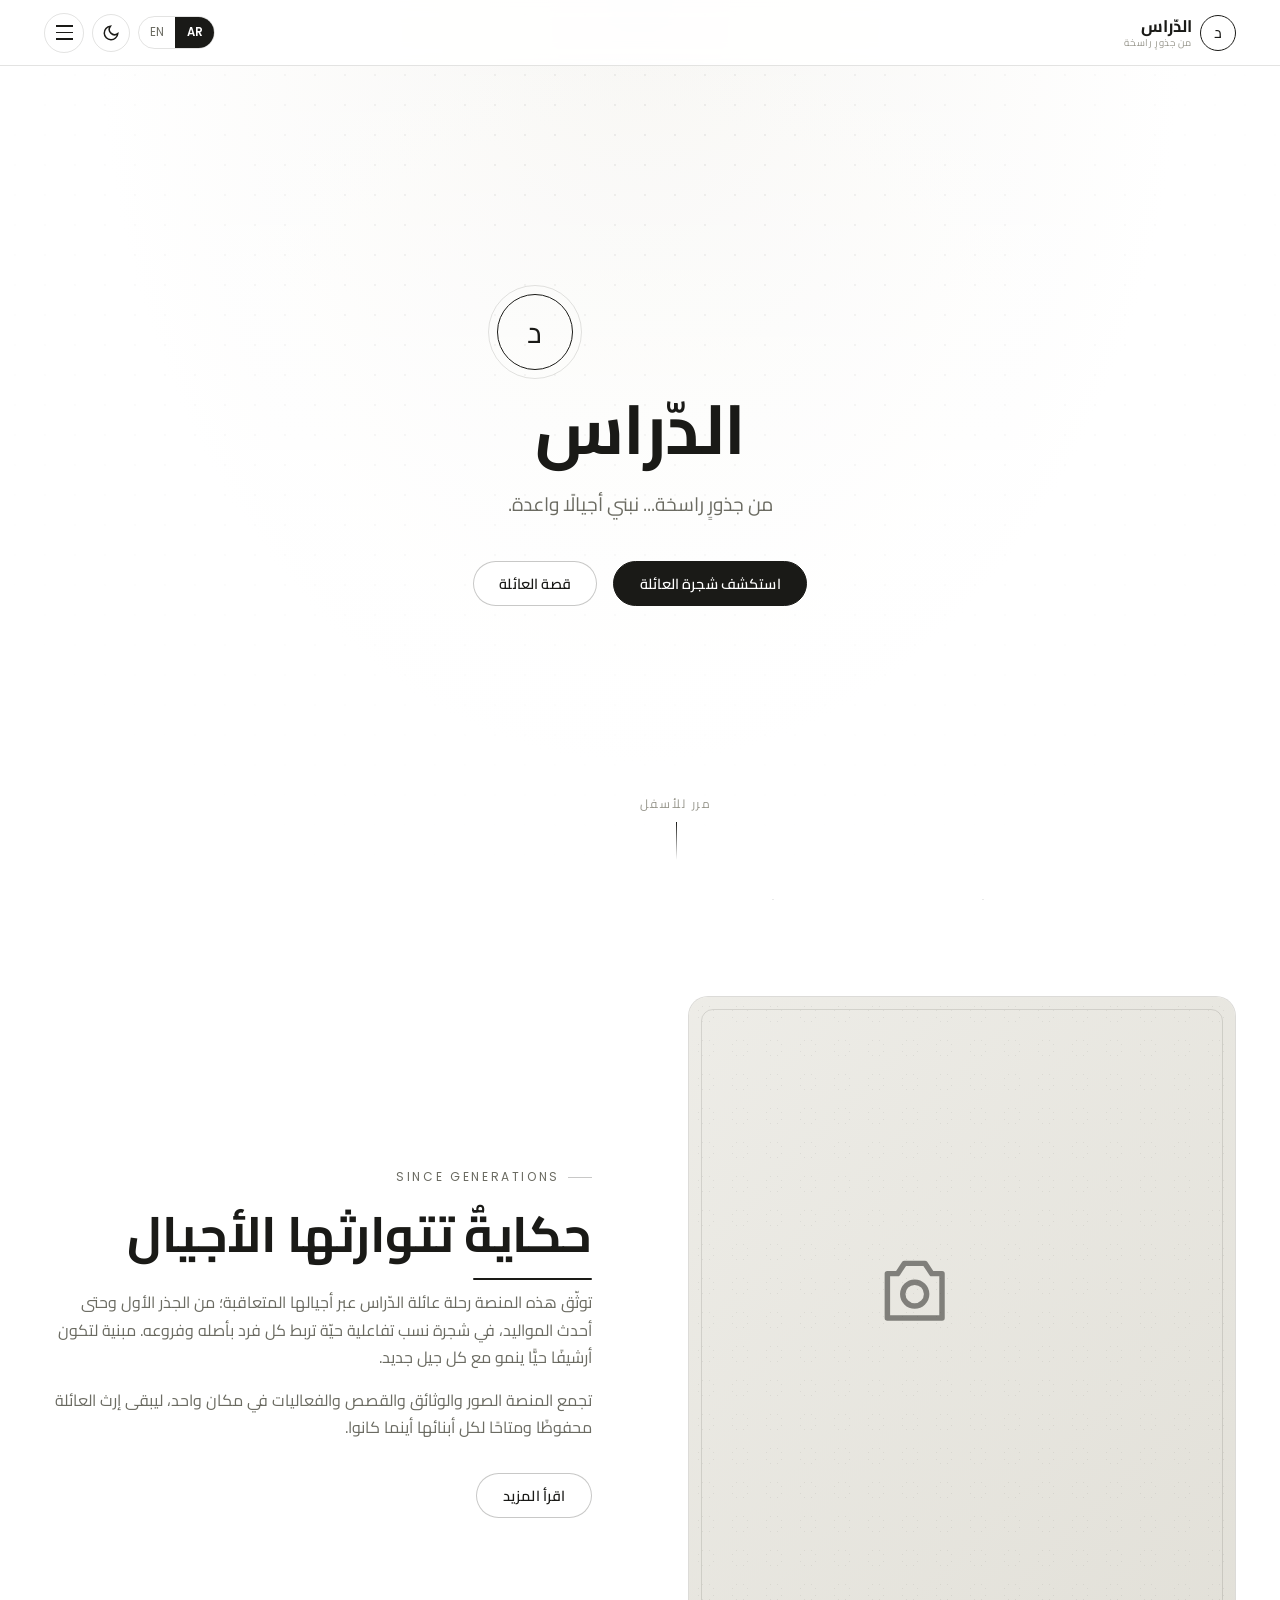
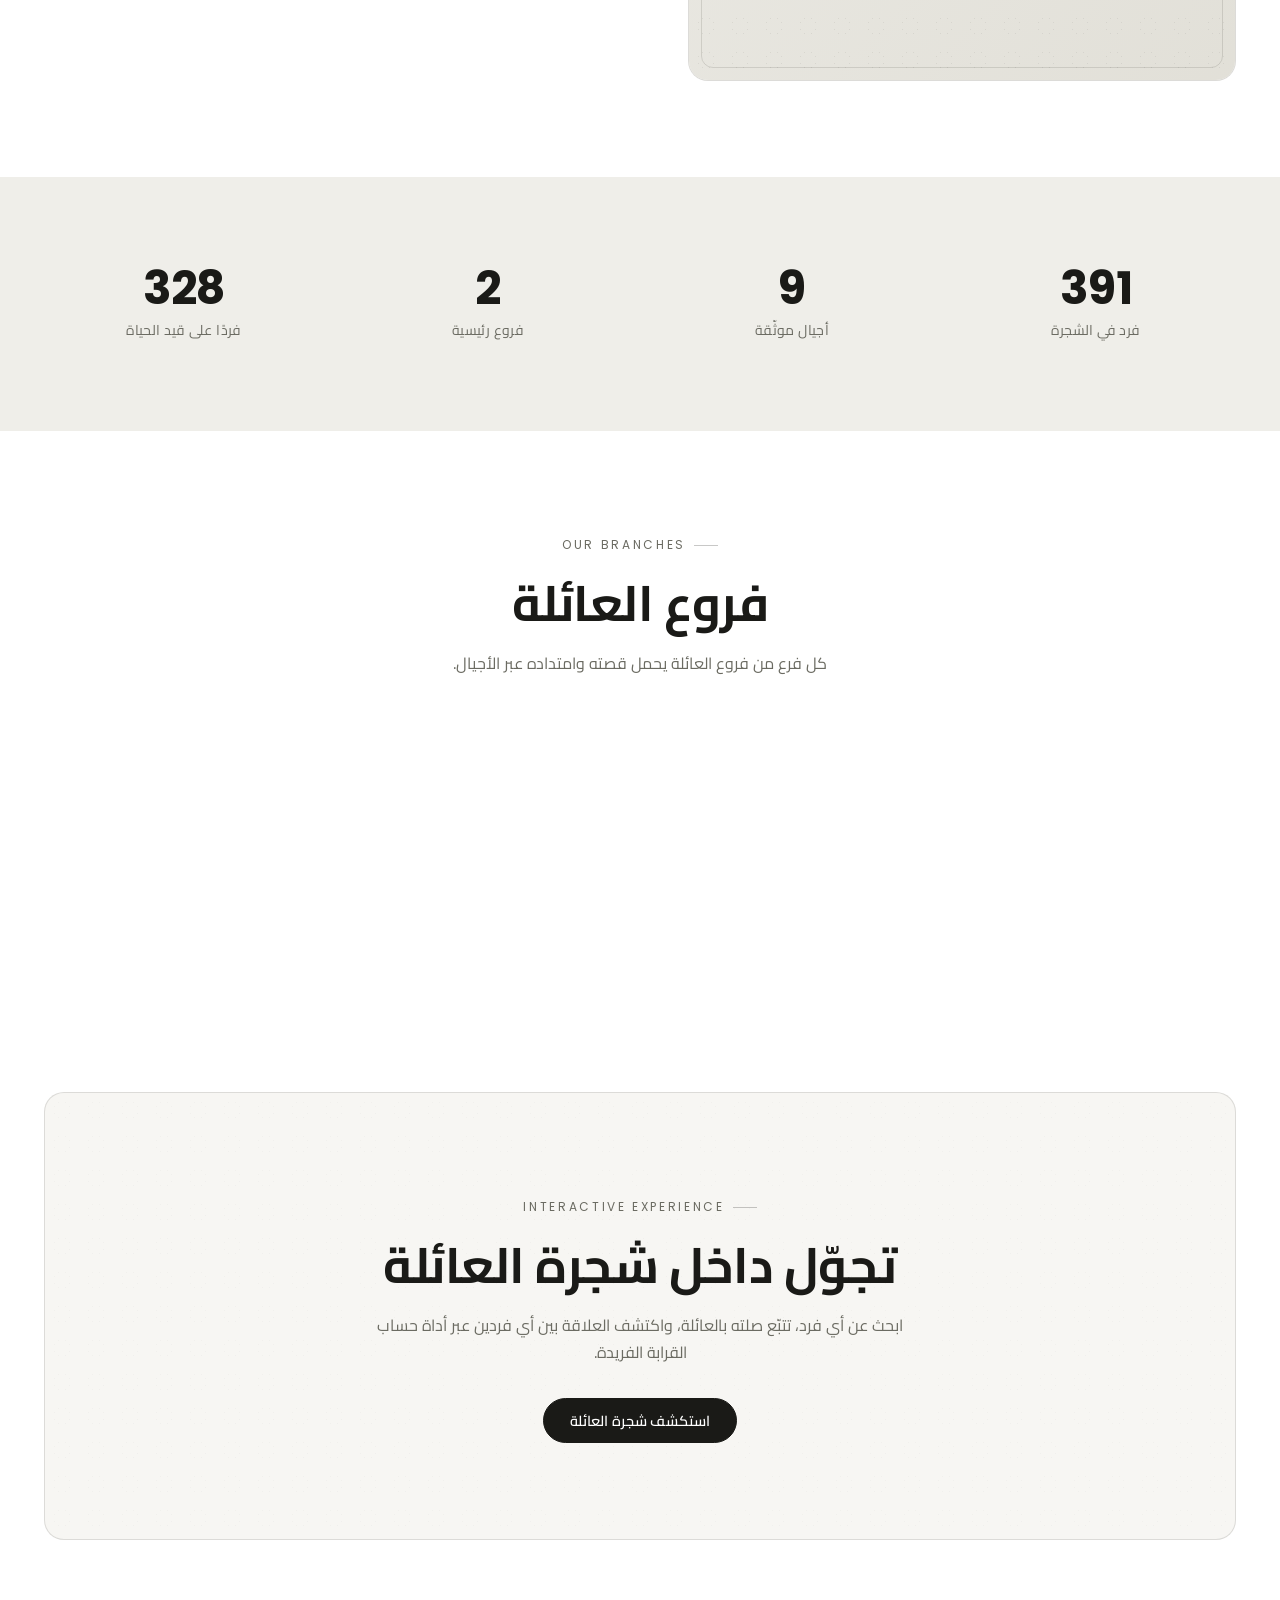
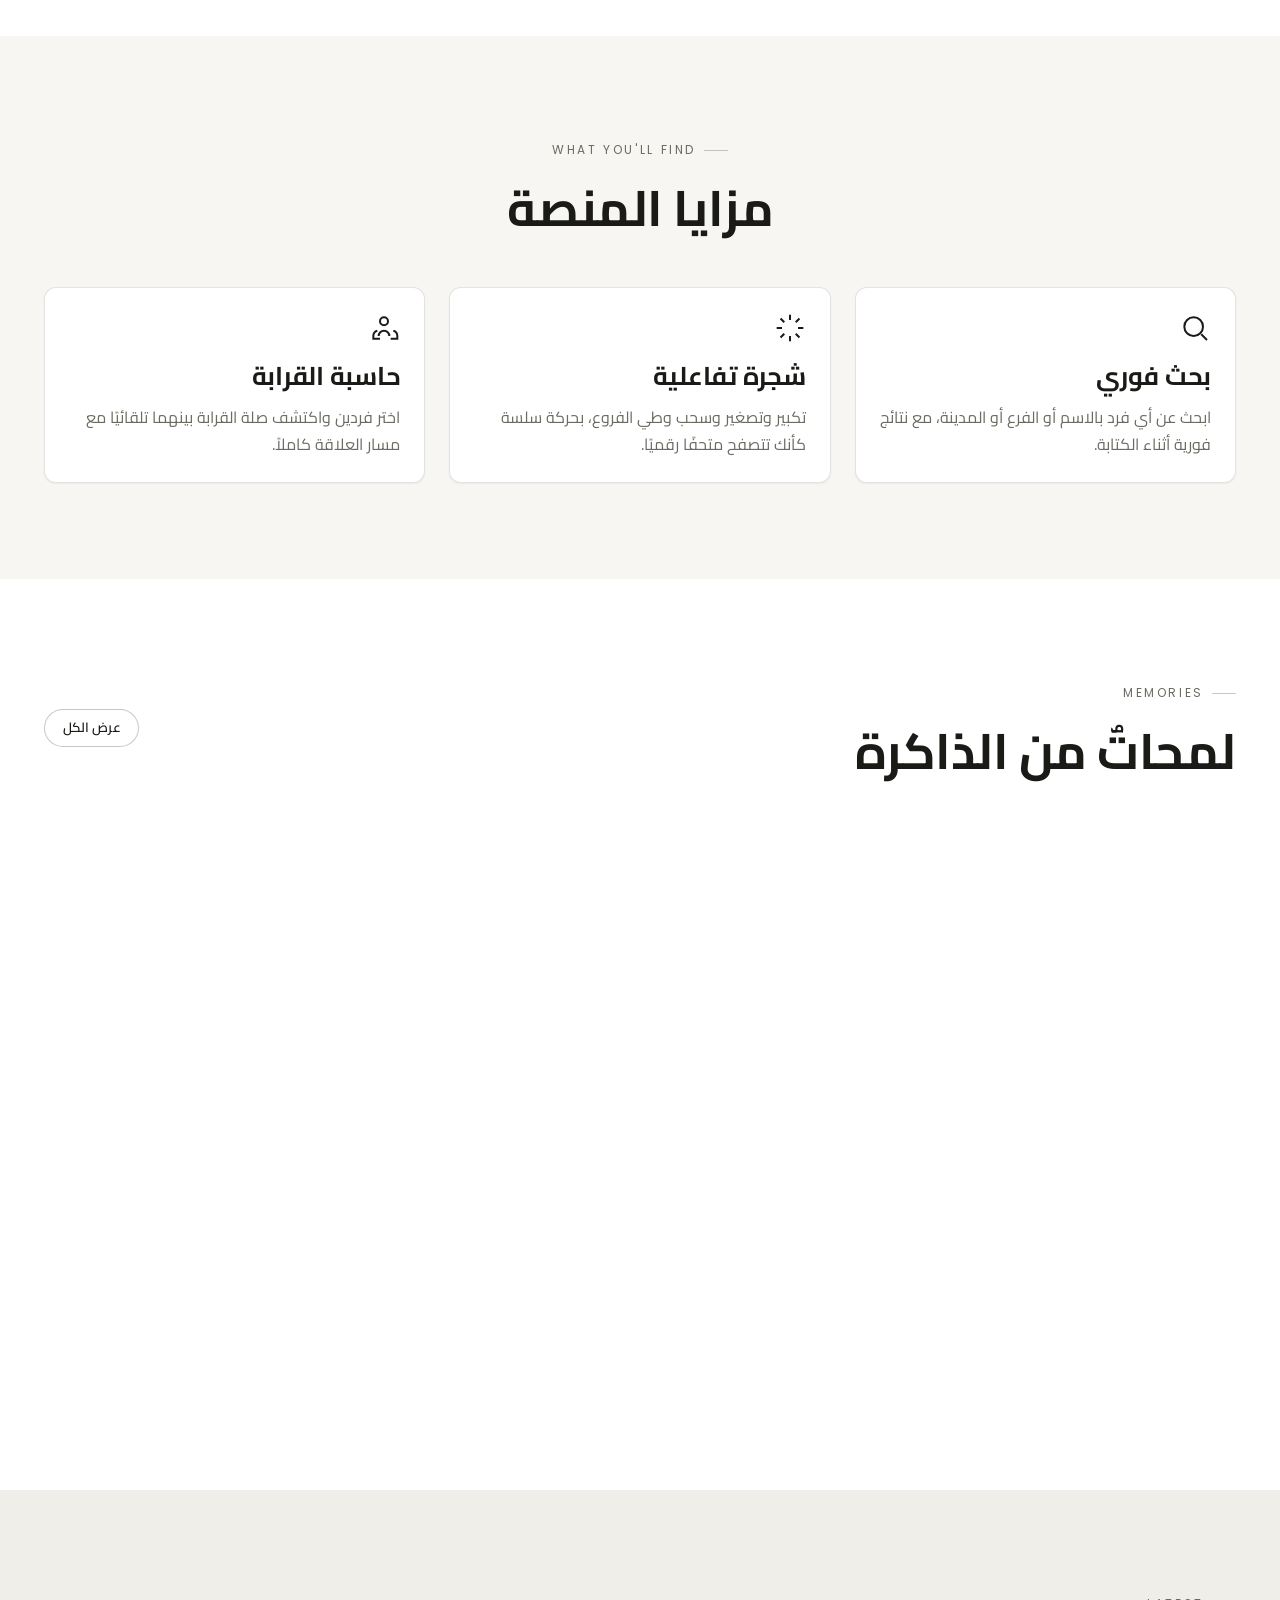
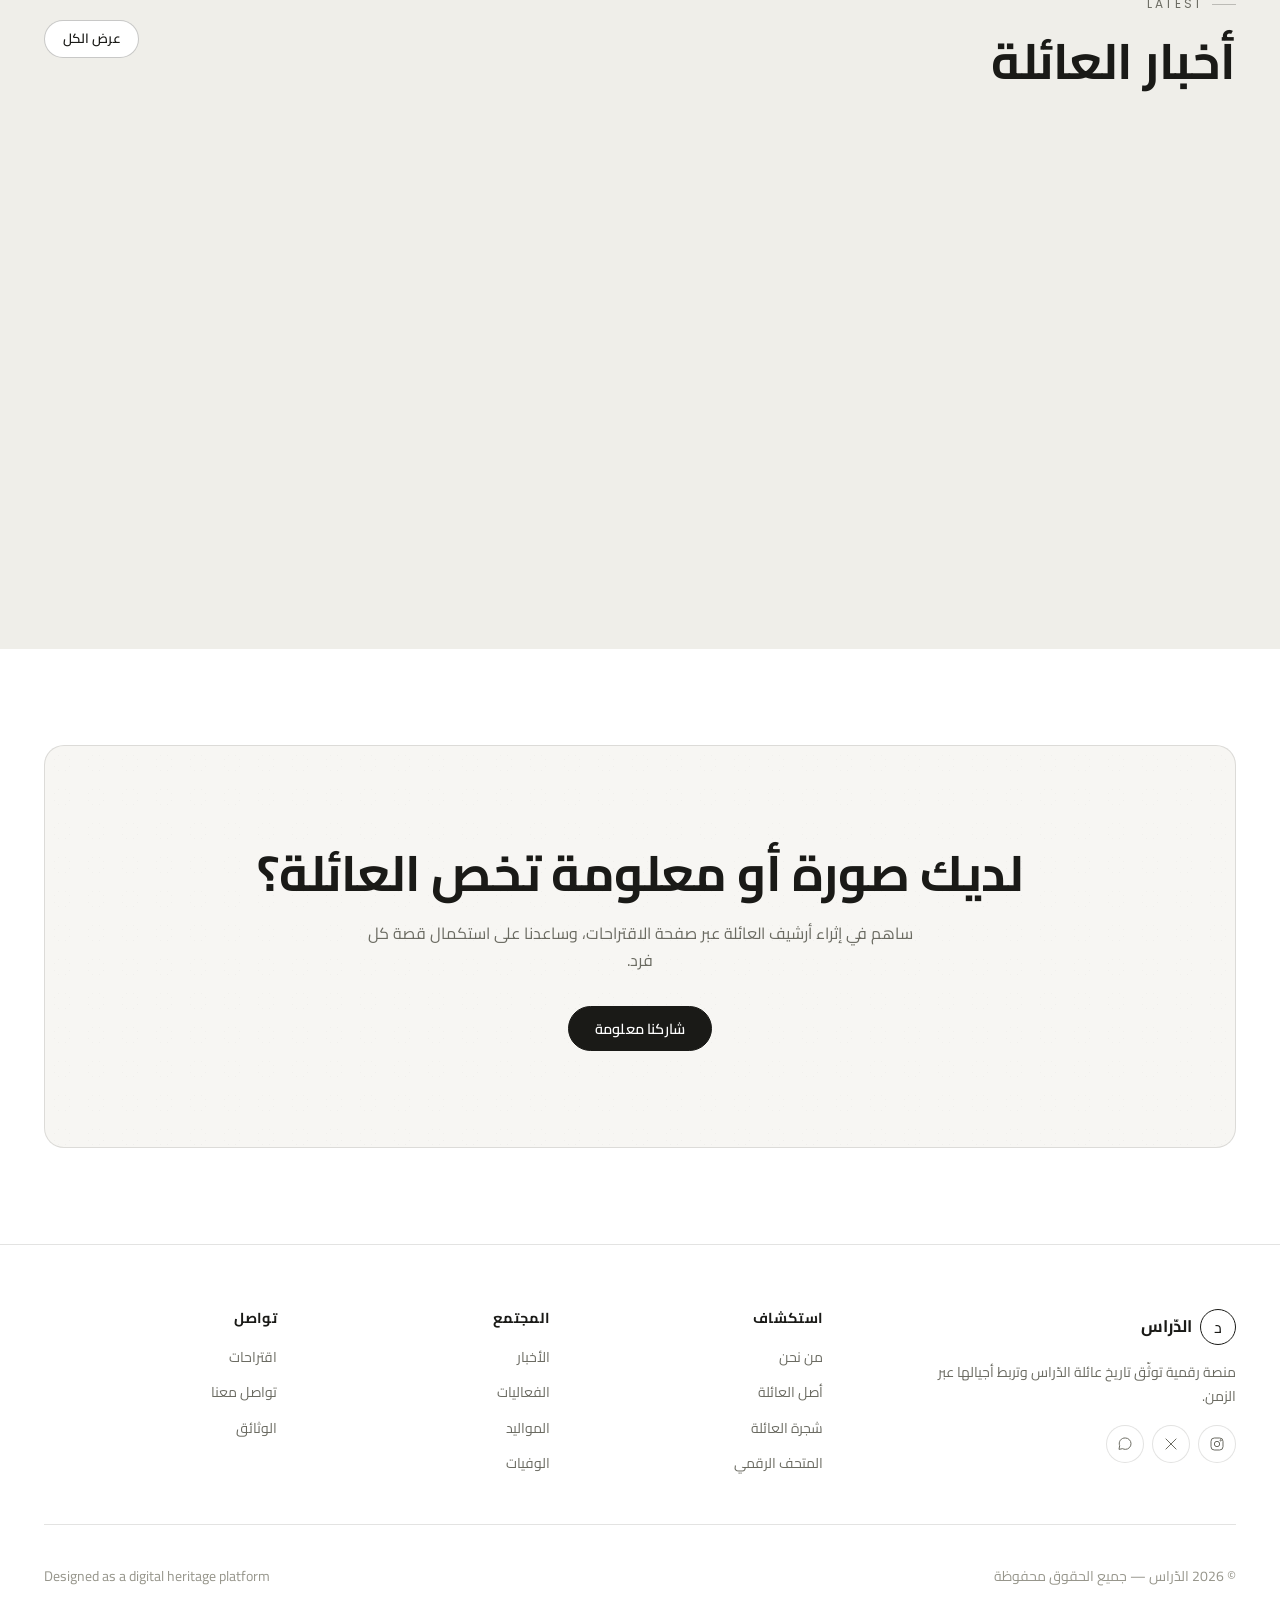
==== index.html @ 5c4d1583 "Reskin site to a white / near-black minimal identity Rework the shared design-token layer so all 14 " ====
<!DOCTYPE html>
<html lang="ar" dir="rtl">
<head>
<meta charset="UTF-8">
<script>(function(){try{var t=localStorage.getItem("drrass:theme")||"light";document.documentElement.setAttribute("data-theme",t);}catch(e){}})();</script>
<meta name="viewport" content="width=device-width, initial-scale=1.0">
<title>الدّراس | منصة عائلة الدّراس الرقمية</title>
<meta name="description" content="منصة رقمية توثّق تاريخ عائلة الدّراس، شجرة نسب تفاعلية تضم أجيال العائلة، معرض صور، أرشيف وثائق، وأخبار وفعاليات العائلة.">
<meta name="theme-color" content="#ffffff">

<meta property="og:type" content="website">
<meta property="og:title" content="الدّراس | من جذورٍ راسخة... نبني أجيالًا واعدة">
<meta property="og:description" content="منصة رقمية توثّق تاريخ عائلة الدّراس وتربط أجيالها عبر الزمن.">
<meta property="og:locale" content="ar_AR">

<link rel="preconnect" href="https://fonts.googleapis.com">
<link rel="preconnect" href="https://fonts.gstatic.com" crossorigin>
<link href="https://fonts.googleapis.com/css2?family=Cairo:wght@300;400;600;700;900&family=Poppins:wght@300;400;500;600;700;800&display=swap" rel="stylesheet">

<link rel="icon" href="data:image/svg+xml,<svg xmlns=%22http://www.w3.org/2000/svg%22 viewBox=%220 0 100 100%22><text y=%22.9em%22 font-size=%2290%22>🌳</text></svg>">

<link rel="stylesheet" href="assets/css/variables.css">
<link rel="stylesheet" href="assets/css/base.css">
<link rel="stylesheet" href="assets/css/layout.css">
<link rel="stylesheet" href="assets/css/components.css">
<link rel="stylesheet" href="assets/css/animations.css">
<link rel="stylesheet" href="assets/css/pages.css">
<link rel="stylesheet" href="assets/css/rtl.css">
<link rel="stylesheet" href="assets/css/theme-light.css">

<script type="application/ld+json">
{
  "@context": "https://schema.org",
  "@type": "Organization",
  "name": "عائلة الدّراس",
  "alternateName": "Al-Drrass Family",
  "description": "منصة رقمية لتوثيق تاريخ وأنساب عائلة الدّراس"
}
</script>
</head>
<body>

<a href="#main" class="skip-link">تخطَّ إلى المحتوى</a>

<div class="loader" aria-hidden="true">
  <div class="loader__emblem"><span>د</span></div>
  <div class="loader__label">الدّراس</div>
</div>

<!-- ============ HEADER ============ -->
<header class="site-header">
  <div class="site-header__inner">
    <a href="index.html" class="brand">
      <span class="brand__mark">د</span>
      <span class="brand__text">
        <span class="brand__name" data-i18n="brand.name">الدّراس</span>
        <span class="brand__tagline" data-i18n="brand.tagline">من جذورٍ راسخة</span>
      </span>
    </a>

    <nav class="main-nav" id="main-nav" aria-label="التنقل الرئيسي">
      <ul class="main-nav__list">
        <li><a href="index.html" class="main-nav__link" data-i18n="nav.home">الرئيسية</a></li>
        <li><a href="about.html" class="main-nav__link" data-i18n="nav.about">من نحن</a></li>
        <li><a href="origin.html" class="main-nav__link" data-i18n="nav.origin">أصل العائلة</a></li>
        <li><a href="tree.html" class="main-nav__link" data-i18n="nav.tree">شجرة العائلة</a></li>
        <li><a href="gallery.html" class="main-nav__link" data-i18n="nav.gallery">معرض الصور</a></li>
        <li><a href="museum.html" class="main-nav__link" data-i18n="nav.museum">المتحف الرقمي</a></li>
        <li><a href="documents.html" class="main-nav__link" data-i18n="nav.documents">الوثائق</a></li>
        <li><a href="news.html" class="main-nav__link" data-i18n="nav.news">الأخبار</a></li>
        <li><a href="events.html" class="main-nav__link" data-i18n="nav.events">الفعاليات</a></li>
        <li><a href="births.html" class="main-nav__link" data-i18n="nav.births">المواليد</a></li>
        <li><a href="deaths.html" class="main-nav__link" data-i18n="nav.deaths">الوفيات</a></li>
        <li><a href="suggestions.html" class="main-nav__link" data-i18n="nav.suggestions">اقتراحات</a></li>
        <li><a href="contact.html" class="main-nav__link" data-i18n="nav.contact">تواصل معنا</a></li>
      </ul>
    </nav>

    <div class="header-actions">
      <div class="lang-switch" role="group" aria-label="اختيار اللغة">
        <button class="lang-switch__btn" data-lang="ar">AR</button>
        <button class="lang-switch__btn" data-lang="en">EN</button>
      </div>
      <button class="theme-toggle" id="theme-toggle" aria-label="تبديل المظهر" aria-pressed="false" title="فاتح / داكن">
        <svg class="icon-sun" width="18" height="18" viewBox="0 0 24 24" fill="none" stroke="currentColor" stroke-width="2"><circle cx="12" cy="12" r="4"/><path d="M12 2v2M12 20v2M4.9 4.9l1.4 1.4M17.7 17.7l1.4 1.4M2 12h2M20 12h2M4.9 19.1l1.4-1.4M17.7 6.3l1.4-1.4"/></svg>
        <svg class="icon-moon" width="18" height="18" viewBox="0 0 24 24" fill="none" stroke="currentColor" stroke-width="2"><path d="M21 12.8A9 9 0 1 1 11.2 3a7 7 0 0 0 9.8 9.8z"/></svg>
      </button>
      <button class="nav-toggle" id="nav-toggle" aria-label="فتح القائمة" aria-controls="main-nav" aria-expanded="false">
        <span></span><span></span><span></span>
      </button>
    </div>
  </div>
</header>
<div class="nav-scrim"></div>

<main id="main">

  <!-- ============ HERO ============ -->
  <section class="hero">
    <div class="hero__bg"></div>
    <div class="hero__pattern"></div>
    <div class="hero__particles"></div>
    <div class="hero__vignette"></div>

    <div class="hero__content">
      <div class="hero__crest"><span>د</span></div>
      <h1 class="hero__title" data-i18n="hero.title">الدّراس</h1>
      <p class="hero__subtitle" data-i18n="hero.subtitle">من جذورٍ راسخة... نبني أجيالًا واعدة.</p>
      <div class="hero__cta">
        <a href="tree.html" class="btn btn--gold" data-i18n="hero.cta">استكشف شجرة العائلة</a>
        <a href="about.html" class="btn btn--outline" data-i18n="hero.cta2">قصة العائلة</a>
      </div>
    </div>

    <a href="#intro" class="hero__scroll" aria-label="مرر للأسفل">
      <span data-i18n="hero.scroll">مرر للأسفل</span>
      <span class="hero__scroll-line"></span>
    </a>
  </section>

  <!-- ============ INTRO ============ -->
  <section class="section" id="intro">
    <div class="container intro-split">
      <div class="intro-split__media reveal">
        <div class="pattern-bg"></div>
        <img class="lazy-img" data-name="عائلة الدّراس" data-placeholder-kind="photo" alt="رمز عائلة الدّراس" style="width:100%;height:100%;object-fit:cover;">
        <div class="intro-split__frame"></div>
      </div>
      <div class="reveal reveal-delay-1">
        <p class="eyebrow">Since Generations</p>
        <h2 class="heading-lg gold-underline">حكايةٌ تتوارثها الأجيال</h2>
        <p class="text-muted" style="margin-block-start:1.5rem;">
          توثّق هذه المنصة رحلة عائلة الدّراس عبر أجيالها المتعاقبة؛ من الجذر الأول وحتى أحدث المواليد،
          في شجرة نسب تفاعلية حيّة تربط كل فرد بأصله وفروعه. مبنية لتكون أرشيفًا حيًّا ينمو مع كل جيل جديد.
        </p>
        <p class="text-muted" style="margin-block-start:1rem;">
          تجمع المنصة الصور والوثائق والقصص والفعاليات في مكان واحد، ليبقى إرث العائلة محفوظًا ومتاحًا لكل أبنائها أينما كانوا.
        </p>
        <a href="about.html" class="btn btn--outline" style="margin-block-start:2rem;" data-i18n="common.readMore">اقرأ المزيد</a>
      </div>
    </div>
  </section>

  <!-- ============ STATS ============ -->
  <section class="section section--tight section--panel">
    <div class="container">
      <div class="stats-strip" id="stats-strip">
        <div class="stat reveal"><div class="stat__value" data-counter="0">0</div><div class="stat__label">فرد في الشجرة</div></div>
        <div class="stat reveal reveal-delay-1"><div class="stat__value" data-counter="0">0</div><div class="stat__label">أجيال موثّقة</div></div>
        <div class="stat reveal reveal-delay-2"><div class="stat__value" data-counter="0">0</div><div class="stat__label">فروع رئيسية</div></div>
        <div class="stat reveal reveal-delay-3"><div class="stat__value" data-counter="0">0</div><div class="stat__label">فردًا على قيد الحياة</div></div>
      </div>
    </div>
  </section>

  <!-- ============ BRANCHES ============ -->
  <section class="section">
    <div class="container">
      <div style="text-align:center;max-width:640px;margin-inline:auto;">
        <p class="eyebrow" style="justify-content:center;">Our Branches</p>
        <h2 class="heading-lg">فروع العائلة</h2>
        <p class="text-muted" style="margin-block-start:1rem;">كل فرع من فروع العائلة يحمل قصته وامتداده عبر الأجيال.</p>
      </div>
      <div class="grid grid--2" id="branches-grid" style="margin-block-start:3rem;"></div>
    </div>
  </section>

  <!-- ============ TREE TEASER ============ -->
  <section class="section">
    <div class="container">
      <div class="cta-band reveal">
        <div class="pattern-bg"></div>
        <p class="eyebrow" style="justify-content:center;">Interactive Experience</p>
        <h2 class="heading-lg">تجوّل داخل شجرة العائلة</h2>
        <p class="text-muted" style="max-width:560px;margin-inline:auto;margin-block-start:1rem;">
          ابحث عن أي فرد، تتبّع صلته بالعائلة، واكتشف العلاقة بين أي فردين عبر أداة حساب القرابة الفريدة.
        </p>
        <a href="tree.html" class="btn btn--gold" style="margin-block-start:2rem;" data-i18n="hero.cta">استكشف شجرة العائلة</a>
      </div>
    </div>
  </section>

  <!-- ============ SMART FEATURES ============ -->
  <section class="section section--light">
    <div class="container">
      <div style="text-align:center;max-width:640px;margin-inline:auto;">
        <p class="eyebrow" style="justify-content:center;">What You'll Find</p>
        <h2 class="heading-lg">مزايا المنصة</h2>
      </div>
      <div class="feature-strip" style="margin-block-start:3rem;">
        <div class="card reveal">
          <svg width="32" height="32" viewBox="0 0 24 24" fill="none" stroke="currentColor" stroke-width="1.5"><circle cx="11" cy="11" r="7"/><path d="M21 21l-4.3-4.3"/></svg>
          <h3 class="heading-sm" style="margin-block:0.75rem;">بحث فوري</h3>
          <p class="text-muted">ابحث عن أي فرد بالاسم أو الفرع أو المدينة، مع نتائج فورية أثناء الكتابة.</p>
        </div>
        <div class="card reveal reveal-delay-1">
          <svg width="32" height="32" viewBox="0 0 24 24" fill="none" stroke="currentColor" stroke-width="1.5"><path d="M12 2v4M12 18v4M4.9 4.9l2.8 2.8M16.3 16.3l2.8 2.8M2 12h4M18 12h4M4.9 19.1l2.8-2.8M16.3 7.7l2.8-2.8"/></svg>
          <h3 class="heading-sm" style="margin-block:0.75rem;">شجرة تفاعلية</h3>
          <p class="text-muted">تكبير وتصغير وسحب وطي الفروع، بحركة سلسة كأنك تتصفح متحفًا رقميًا.</p>
        </div>
        <div class="card reveal reveal-delay-2">
          <svg width="32" height="32" viewBox="0 0 24 24" fill="none" stroke="currentColor" stroke-width="1.5"><path d="M17 20h5v-2a4 4 0 0 0-3-3.87M9 20H4v-2a4 4 0 0 1 3-3.87M15 7a3 3 0 1 1-6 0 3 3 0 0 1 6 0zM12 14a4 4 0 0 0-4 4M16 18a4 4 0 0 0-4-4"/></svg>
          <h3 class="heading-sm" style="margin-block:0.75rem;">حاسبة القرابة</h3>
          <p class="text-muted">اختر فردين واكتشف صلة القرابة بينهما تلقائيًا مع مسار العلاقة كاملاً.</p>
        </div>
      </div>
    </div>
  </section>

  <!-- ============ GALLERY PREVIEW ============ -->
  <section class="section">
    <div class="container">
      <div class="gallery-lead">
        <div>
          <p class="eyebrow">Memories</p>
          <h2 class="heading-lg">لمحاتٌ من الذاكرة</h2>
        </div>
        <a href="gallery.html" class="btn btn--outline btn--sm" data-i18n="common.viewAll">عرض الكل</a>
      </div>
      <div class="gallery-grid" id="home-gallery-grid"></div>
    </div>
  </section>

  <!-- ============ NEWS PREVIEW ============ -->
  <section class="section section--panel">
    <div class="container">
      <div class="gallery-lead">
        <div>
          <p class="eyebrow">Latest</p>
          <h2 class="heading-lg">أخبار العائلة</h2>
        </div>
        <a href="news.html" class="btn btn--outline btn--sm" data-i18n="common.viewAll">عرض الكل</a>
      </div>
      <div class="grid grid--3" id="home-news-grid"></div>
    </div>
  </section>

  <!-- ============ CTA ============ -->
  <section class="section">
    <div class="container">
      <div class="cta-band reveal" style="background:linear-gradient(160deg, var(--color-navy-900), var(--color-green-900));">
        <div class="pattern-bg"></div>
        <h2 class="heading-lg">لديك صورة أو معلومة تخص العائلة؟</h2>
        <p class="text-muted" style="max-width:560px;margin-inline:auto;margin-block-start:1rem;">
          ساهم في إثراء أرشيف العائلة عبر صفحة الاقتراحات، وساعدنا على استكمال قصة كل فرد.
        </p>
        <a href="suggestions.html" class="btn btn--gold" style="margin-block-start:2rem;">شاركنا معلومة</a>
      </div>
    </div>
  </section>

</main>

<!-- ============ FOOTER ============ -->
<footer class="site-footer">
  <div class="container">
    <div class="footer-grid">
      <div class="footer-brand">
        <a href="index.html" class="brand">
          <span class="brand__mark">د</span>
          <span class="brand__text">
            <span class="brand__name">الدّراس</span>
          </span>
        </a>
        <p data-i18n="footer.tagline">منصة رقمية توثّق تاريخ عائلة الدّراس وتربط أجيالها عبر الزمن.</p>
        <div class="social-row">
          <a href="#" aria-label="Instagram" class="icon-btn"><svg width="16" height="16" viewBox="0 0 24 24" fill="none" stroke="currentColor" stroke-width="1.5"><rect x="3" y="3" width="18" height="18" rx="5"/><circle cx="12" cy="12" r="4"/><circle cx="17.5" cy="6.5" r="1"/></svg></a>
          <a href="#" aria-label="X" class="icon-btn"><svg width="16" height="16" viewBox="0 0 24 24" fill="none" stroke="currentColor" stroke-width="1.5"><path d="M4 4l16 16M20 4L4 20"/></svg></a>
          <a href="#" aria-label="WhatsApp" class="icon-btn"><svg width="16" height="16" viewBox="0 0 24 24" fill="none" stroke="currentColor" stroke-width="1.5"><path d="M21 11.5a8.38 8.38 0 0 1-8.5 8.5 8.5 8.5 0 0 1-4-1L3 20l1-5.5A8.38 8.38 0 0 1 12.5 3a8.5 8.5 0 0 1 8.5 8.5z"/></svg></a>
        </div>
      </div>
      <div class="footer-col">
        <h4 data-i18n="footer.explore">استكشاف</h4>
        <ul>
          <li><a href="about.html" data-i18n="nav.about">من نحن</a></li>
          <li><a href="origin.html" data-i18n="nav.origin">أصل العائلة</a></li>
          <li><a href="tree.html" data-i18n="nav.tree">شجرة العائلة</a></li>
          <li><a href="museum.html" data-i18n="nav.museum">المتحف الرقمي</a></li>
        </ul>
      </div>
      <div class="footer-col">
        <h4 data-i18n="footer.community">المجتمع</h4>
        <ul>
          <li><a href="news.html" data-i18n="nav.news">الأخبار</a></li>
          <li><a href="events.html" data-i18n="nav.events">الفعاليات</a></li>
          <li><a href="births.html" data-i18n="nav.births">المواليد</a></li>
          <li><a href="deaths.html" data-i18n="nav.deaths">الوفيات</a></li>
        </ul>
      </div>
      <div class="footer-col">
        <h4 data-i18n="footer.contact">تواصل</h4>
        <ul>
          <li><a href="suggestions.html" data-i18n="nav.suggestions">اقتراحات</a></li>
          <li><a href="contact.html" data-i18n="nav.contact">تواصل معنا</a></li>
          <li><a href="documents.html" data-i18n="nav.documents">الوثائق</a></li>
        </ul>
      </div>
    </div>
    <div class="footer-bottom">
      <span>© <span id="footer-year"></span> الدّراس — <span data-i18n="footer.rights">جميع الحقوق محفوظة</span></span>
      <span>Designed as a digital heritage platform</span>
    </div>
  </div>
</footer>

<button class="back-to-top" aria-label="العودة للأعلى" data-i18n-attr="aria-label:backToTop">
  <svg width="18" height="18" viewBox="0 0 24 24" fill="none" stroke="currentColor" stroke-width="2"><path d="M12 19V5M5 12l7-7 7 7"/></svg>
</button>

<script>document.getElementById('footer-year').textContent = new Date().getFullYear();</script>
<script src="assets/js/avatar.js"></script>
<script src="assets/js/data-loader.js"></script>
<script src="assets/js/i18n.js"></script>
<script src="assets/js/theme.js"></script>
<script src="assets/js/main.js"></script>
<script src="assets/js/home.js"></script>
</body>
</html>
---- assets/css/variables.css ----
/* ==========================================================================
   الدّراس — Design Tokens
   Identity: white / near-black minimal "family archive".
   Primary surface is white, text is near-black ink, secondary elements
   are soft warm greys, borders are hairlines, shadows are barely there.
   A single restrained warm accent is used sparingly (active state, root
   marker, historical badge) — never as decoration.

   Legacy token names (--color-navy-*, --accent-gold*, --gradient-*, …) are
   kept as ALIASES that now point at the neutral palette, so the 14 pages
   and every component stylesheet inherit the new identity untouched.
   ========================================================================== */
:root {
  color-scheme: light;

  /* ---- Core neutral ramp (light / default) ---- */
  --ink:        #1a1a17;   /* near-black — primary text, primary actions   */
  --ink-2:      #333330;   /* strong secondary text / icons               */
  --muted:      #6b6b62;   /* secondary text                              */
  --faint:      #97968c;   /* tertiary text, meta                         */
  --hair:       rgba(26, 26, 23, 0.12);   /* hairline border              */
  --hair-soft:  rgba(26, 26, 23, 0.07);   /* faintest divider             */
  --hair-strong:rgba(26, 26, 23, 0.24);   /* emphasised border           */

  --surface:    #ffffff;   /* base page                                   */
  --surface-2:  #f7f6f3;   /* alternating sections                        */
  --surface-3:  #efeee9;   /* panels, inset areas                         */
  --surface-4:  #e6e4dd;   /* pressed / active track                      */

  /* ---- Single accent (warm bronze) — used sparingly ---- */
  --accent:       #7c6535;
  --accent-strong:#5f4d28;
  --accent-tint:  #f1ece0;

  /* ---- Feedback ---- */
  --ok:    #2f7d5b;
  --danger:#b23b3b;

  /* ==== Legacy semantic aliases (do not remove — pages depend on them) ==== */
  --color-navy-950: var(--surface);
  --color-navy-900: var(--surface-2);
  --color-navy-800: var(--surface-3);
  --color-navy-700: var(--surface-3);
  --color-navy-600: var(--surface-4);

  --color-green-900: var(--surface-2);
  --color-green-800: var(--surface-3);
  --color-green-700: var(--surface-3);
  --color-green-600: var(--surface-4);
  --color-green-500: var(--muted);

  --color-beige-50:  var(--surface);
  --color-beige-100: var(--surface-2);
  --color-beige-200: var(--surface-3);
  --color-beige-300: var(--hair-strong);

  --color-gold-100: var(--accent-tint);
  --color-gold-300: var(--accent);
  --color-gold-500: var(--accent);
  --color-gold-600: var(--accent-strong);
  --color-gold-700: var(--accent-strong);

  --color-white: #ffffff;
  --color-ink: var(--ink);
  --color-ink-soft: var(--muted);
  --color-ink-faint: var(--faint);

  --bg-primary:   var(--surface);
  --bg-secondary: var(--surface-2);
  --bg-panel:     var(--surface-3);
  --bg-light:     var(--surface-2);
  --accent-gold:        var(--accent);
  --accent-gold-bright: var(--accent);
  --text-on-dark:       var(--ink);
  --text-on-dark-soft:  var(--muted);
  --text-on-light:      var(--ink);
  --border-on-dark:  var(--hair);
  --border-on-light: var(--hair);

  /* ---- Typography ---- */
  --font-ar: 'Cairo', 'Segoe UI', 'Helvetica Neue', sans-serif;
  --font-en: 'Poppins', 'Segoe UI', 'Helvetica Neue', sans-serif;
  --font-body: var(--font-ar);

  --fs-display: clamp(2.4rem, 5.4vw, 4.75rem);
  --fs-h1: clamp(2rem, 4vw, 3.1rem);
  --fs-h2: clamp(1.6rem, 3vw, 2.3rem);
  --fs-h3: clamp(1.25rem, 2vw, 1.6rem);
  --fs-body: clamp(1rem, 1.05vw, 1.09rem);
  --fs-small: 0.875rem;
  --fs-xs: 0.75rem;

  /* ---- Spacing scale ---- */
  --space-3xs: 0.25rem;
  --space-2xs: 0.5rem;
  --space-xs: 0.75rem;
  --space-sm: 1rem;
  --space-md: 1.5rem;
  --space-lg: 2.5rem;
  --space-xl: 4rem;
  --space-2xl: 6rem;
  --space-3xl: 9rem;

  /* ---- Layout ---- */
  --container-max: 1240px;
  --radius-sm: 8px;
  --radius-md: 12px;
  --radius-lg: 20px;
  --radius-full: 999px;
  --nav-height: 66px;

  /* ---- Safe-area (modern phones) ---- */
  --safe-top: env(safe-area-inset-top, 0px);
  --safe-bottom: env(safe-area-inset-bottom, 0px);
  --safe-left: env(safe-area-inset-left, 0px);
  --safe-right: env(safe-area-inset-right, 0px);

  /* ---- Shadow & motion (restrained) ---- */
  --shadow-xs:   0 1px 2px rgba(26, 26, 23, 0.06);
  --shadow-sm:   0 2px 8px rgba(26, 26, 23, 0.07);
  --shadow-soft: 0 12px 34px rgba(26, 26, 23, 0.10);
  --shadow-gold: 0 8px 24px rgba(26, 26, 23, 0.12);
  --shadow-pop:  0 18px 50px rgba(26, 26, 23, 0.16);
  --ease-luxury: cubic-bezier(0.22, 1, 0.36, 1);
  --ease-smooth: cubic-bezier(0.4, 0, 0.2, 1);
  --dur-fast: 0.2s;
  --dur-med: 0.42s;
  --dur-slow: 0.8s;

  /* ---- Gradients (now flat/near-flat neutrals) ---- */
  --gradient-gold: var(--ink);
  --gradient-navy: linear-gradient(180deg, var(--surface) 0%, var(--surface-2) 100%);
  --gradient-overlay: linear-gradient(180deg, rgba(255, 255, 255, 0) 0%, rgba(255, 255, 255, 0.6) 60%, var(--surface) 100%);
}

/* ==========================================================================
   Dark mode — near-black secondary identity (opt-in via the toggle).
   Still minimal: one near-black ground, off-white text, hairline borders.
   ========================================================================== */
:root[data-theme="dark"] {
  color-scheme: dark;

  --ink:        #f3f2ee;
  --ink-2:      #d7d6cf;
  --muted:      #a3a299;
  --faint:      #74736b;
  --hair:       rgba(255, 255, 255, 0.14);
  --hair-soft:  rgba(255, 255, 255, 0.08);
  --hair-strong:rgba(255, 255, 255, 0.28);

  --surface:    #111110;
  --surface-2:  #191917;
  --surface-3:  #222220;
  --surface-4:  #2e2e2b;

  --accent:       #c9a95f;
  --accent-strong:#e3c988;
  --accent-tint:  rgba(201, 169, 95, 0.14);

  --ok:    #57b98c;
  --danger:#e07a7a;

  --shadow-xs:   0 1px 2px rgba(0, 0, 0, 0.4);
  --shadow-sm:   0 2px 10px rgba(0, 0, 0, 0.45);
  --shadow-soft: 0 14px 40px rgba(0, 0, 0, 0.55);
  --shadow-gold: 0 8px 26px rgba(0, 0, 0, 0.5);
  --shadow-pop:  0 20px 56px rgba(0, 0, 0, 0.6);

  --gradient-navy: linear-gradient(180deg, var(--surface) 0%, var(--surface-2) 100%);
  --gradient-overlay: linear-gradient(180deg, rgba(17, 17, 16, 0) 0%, rgba(17, 17, 16, 0.7) 62%, var(--surface) 100%);
}

:root[dir="rtl"] { --font-body: var(--font-ar); }
:root[dir="ltr"] { --font-body: var(--font-en); }

@media (prefers-reduced-motion: reduce) {
  :root { --dur-fast: 0.01ms; --dur-med: 0.01ms; --dur-slow: 0.01ms; }
}
---- assets/css/base.css ----
/* ==========================================================================
   الدّراس — Base / Reset / Typography
   ========================================================================== */
*, *::before, *::after { box-sizing: border-box; }
html { scroll-behavior: smooth; }

@media (prefers-reduced-motion: reduce) {
  html { scroll-behavior: auto; }
  *, *::before, *::after {
    animation-duration: 0.01ms !important;
    animation-iteration-count: 1 !important;
    transition-duration: 0.01ms !important;
    scroll-behavior: auto !important;
  }
}

body {
  margin: 0;
  background: var(--bg-primary);
  color: var(--text-on-dark);
  font-family: var(--font-body);
  font-size: var(--fs-body);
  line-height: 1.7;
  -webkit-font-smoothing: antialiased;
  text-rendering: optimizeLegibility;
  overflow-x: hidden;
  transition: background var(--dur-med) var(--ease-smooth), color var(--dur-med) var(--ease-smooth);
}

img, svg, video { max-width: 100%; display: block; }
a { color: inherit; text-decoration: none; }
ul, ol { padding: 0; margin: 0; list-style: none; }
button { font: inherit; color: inherit; background: none; border: none; cursor: pointer; }
input, textarea, select { font: inherit; color: inherit; }

h1, h2, h3, h4, h5 {
  margin: 0;
  font-weight: 700;
  line-height: 1.25;
  letter-spacing: -0.01em;
}
p { margin: 0; }

[lang="en"], .lang-en { font-family: var(--font-en); }
[lang="ar"], .lang-ar { font-family: var(--font-ar); }

/* Focus states — accessible, high-contrast */
:focus-visible {
  outline: 2px solid var(--ink);
  outline-offset: 2px;
  border-radius: 2px;
}

::selection {
  background: var(--ink);
  color: var(--surface);
}

/* Scrollbar */
* { scrollbar-width: thin; scrollbar-color: var(--hair-strong) transparent; }
::-webkit-scrollbar { width: 10px; height: 10px; }
::-webkit-scrollbar-track { background: transparent; }
::-webkit-scrollbar-thumb { background: var(--hair-strong); border-radius: var(--radius-full); border: 2px solid var(--bg-primary); }
::-webkit-scrollbar-thumb:hover { background: var(--muted); }

/* ---- Layout helpers ---- */
.container {
  width: 100%;
  max-width: var(--container-max);
  margin-inline: auto;
  padding-inline: var(--space-md);
}

.section { padding-block: var(--space-2xl); position: relative; }
.section--tight { padding-block: var(--space-xl); }
.section--light { background: var(--bg-light); color: var(--text-on-light); }
.section--panel { background: var(--bg-panel); }

.eyebrow {
  display: inline-flex;
  align-items: center;
  gap: var(--space-2xs);
  font-family: var(--font-en);
  font-size: var(--fs-xs);
  letter-spacing: 0.22em;
  text-transform: uppercase;
  color: var(--muted);
  margin-block-end: var(--space-sm);
}
.eyebrow::before {
  content: "";
  width: 24px;
  height: 1px;
  background: var(--hair-strong);
}

.heading-xl { font-size: var(--fs-display); }
.heading-lg { font-size: var(--fs-h1); }
.heading-md { font-size: var(--fs-h2); }
.heading-sm { font-size: var(--fs-h3); }

.text-muted { color: var(--text-on-dark-soft); }
.section--light .text-muted { color: var(--color-ink-soft); }

.text-gold { color: var(--accent-gold-bright); }

.gold-underline {
  position: relative;
  display: inline-block;
}
.gold-underline::after {
  content: "";
  position: absolute;
  inset-inline-start: 0;
  bottom: -0.3em;
  height: 2px;
  width: 2.4em;
  background: var(--ink);
  border-radius: var(--radius-full);
}

.grid {
  display: grid;
  gap: var(--space-lg);
}
.grid--2 { grid-template-columns: repeat(2, 1fr); }
.grid--3 { grid-template-columns: repeat(3, 1fr); }
.grid--4 { grid-template-columns: repeat(4, 1fr); }

@media (max-width: 980px) {
  .grid--3, .grid--4 { grid-template-columns: repeat(2, 1fr); }
}
@media (max-width: 640px) {
  .grid--2, .grid--3, .grid--4 { grid-template-columns: 1fr; }
}

.visually-hidden {
  position: absolute;
  width: 1px; height: 1px;
  padding: 0; margin: -1px;
  overflow: hidden;
  clip: rect(0,0,0,0);
  white-space: nowrap;
  border: 0;
}

.skip-link {
  position: fixed;
  top: -100px;
  inset-inline-start: var(--space-sm);
  background: var(--ink);
  color: var(--surface);
  padding: var(--space-xs) var(--space-md);
  border-radius: var(--radius-sm);
  z-index: 2000;
  font-weight: 700;
  transition: top var(--dur-fast) var(--ease-smooth);
}
.skip-link:focus { top: var(--space-sm); }

/* Ornamental Arabesque divider used across pages */
.ornament-divider {
  display: flex;
  align-items: center;
  justify-content: center;
  gap: var(--space-sm);
  margin-block: var(--space-lg);
  color: var(--accent-gold);
  opacity: 0.8;
}
.ornament-divider::before,
.ornament-divider::after {
  content: "";
  flex: 1;
  max-width: 120px;
  height: 1px;
  background: linear-gradient(90deg, transparent, currentColor);
}
.ornament-divider::after { background: linear-gradient(90deg, currentColor, transparent); }

/* Subtle geometric pattern background (Arabic star tiling), pure CSS */
.pattern-bg {
  position: absolute;
  inset: 0;
  opacity: 0.4;
  pointer-events: none;
  background-image:
    radial-gradient(circle at 50% 50%, transparent 0 8px, currentColor 8px 8.5px, transparent 8.5px);
  background-size: 34px 34px;
  color: var(--hair-soft);
}
---- assets/css/layout.css ----
/* ==========================================================================
   الدّراس — Navigation, Footer, Hero, Page Header
   ========================================================================== */

/* ---- Loading screen ---- */
.loader {
  position: fixed;
  inset: 0;
  z-index: 3000;
  display: flex;
  flex-direction: column;
  align-items: center;
  justify-content: center;
  gap: var(--space-md);
  background: var(--bg-primary);
  transition: opacity 0.5s var(--ease-luxury), visibility 0.5s var(--ease-luxury);
}
.loader.is-hidden { opacity: 0; visibility: hidden; pointer-events: none; }
.loader__emblem {
  width: 64px; height: 64px;
  border: 1px solid var(--hair-strong);
  border-radius: 50%;
  display: flex; align-items: center; justify-content: center;
  position: relative;
  animation: loaderPulse 2s ease-in-out infinite;
}
.loader__emblem::before {
  content: "";
  position: absolute; inset: -8px;
  border: 1px solid var(--hair);
  border-top-color: var(--ink);
  border-radius: 50%;
  animation: loaderSpin 1.1s linear infinite;
}
.loader__emblem span { font-family: var(--font-ar); font-size: 1.4rem; color: var(--ink); }
.loader__label { font-size: var(--fs-xs); letter-spacing: 0.28em; text-transform: uppercase; color: var(--faint); }
@keyframes loaderPulse { 0%,100% { opacity: 1; } 50% { opacity: 0.55; } }
@keyframes loaderSpin { to { transform: rotate(360deg); } }

/* ---- Back to top ---- */
.back-to-top {
  position: fixed;
  inset-inline-end: var(--space-md);
  bottom: calc(var(--space-md) + var(--safe-bottom));
  width: 44px; height: 44px;
  border-radius: 50%;
  background: var(--surface);
  border: 1px solid var(--hair);
  box-shadow: var(--shadow-sm);
  color: var(--ink);
  display: flex; align-items: center; justify-content: center;
  opacity: 0; visibility: hidden; transform: translateY(8px);
  transition: all var(--dur-fast) var(--ease-smooth);
  z-index: 900;
}
.back-to-top.is-visible { opacity: 1; visibility: visible; transform: translateY(0); }
.back-to-top:hover { background: var(--ink); color: var(--surface); }

/* ---- Site header / nav ---- */
.site-header {
  position: fixed;
  inset-inline: 0;
  top: 0;
  z-index: 1000;
  height: var(--nav-height);
  display: flex;
  align-items: center;
  padding-top: var(--safe-top);
  transition: height var(--dur-med) var(--ease-smooth), box-shadow var(--dur-med) var(--ease-smooth);
  background: color-mix(in srgb, var(--surface) 88%, transparent);
  -webkit-backdrop-filter: saturate(1.4) blur(10px);
  backdrop-filter: saturate(1.4) blur(10px);
  border-bottom: 1px solid var(--hair);
}
.site-header.is-scrolled {
  box-shadow: var(--shadow-sm);
}
.site-header__inner {
  width: 100%;
  max-width: var(--container-max);
  margin-inline: auto;
  padding-inline: clamp(var(--space-sm), 4vw, var(--space-md));
  display: flex;
  align-items: center;
  justify-content: space-between;
  gap: var(--space-md);
}

.brand { display: flex; align-items: center; gap: var(--space-2xs); flex-shrink: 0; }
.brand__mark {
  width: 36px; height: 36px;
  border-radius: 50%;
  border: 1px solid var(--ink);
  display: flex; align-items: center; justify-content: center;
  font-family: var(--font-ar);
  color: var(--ink);
  font-size: 1rem;
  flex-shrink: 0;
}
.brand__text { display: flex; flex-direction: column; line-height: 1.15; }
.brand__name { font-family: var(--font-ar); font-size: 1.05rem; font-weight: 700; color: var(--ink); }
.brand__tagline { font-size: 0.6rem; letter-spacing: 0.06em; color: var(--faint); }

.main-nav { display: flex; align-items: center; gap: var(--space-lg); }
.main-nav__list {
  display: flex;
  align-items: center;
  gap: var(--space-xs);
  flex-wrap: nowrap;
}
.main-nav__link {
  position: relative;
  font-size: 0.82rem;
  padding: var(--space-2xs) 2px;
  color: var(--muted);
  transition: color var(--dur-fast) var(--ease-smooth);
  white-space: nowrap;
}
.main-nav__link::after {
  content: "";
  position: absolute;
  left: 0; right: 0; bottom: 0;
  height: 1.5px;
  background: var(--ink);
  transform: scaleX(0);
  transition: transform var(--dur-fast) var(--ease-smooth);
  border-radius: var(--radius-full);
}
.main-nav__link:hover, .main-nav__link:focus-visible { color: var(--ink); }
.main-nav__link:hover::after, .main-nav__link.is-active::after { transform: scaleX(1); }
.main-nav__link.is-active { color: var(--ink); font-weight: 600; }

.header-actions { display: flex; align-items: center; gap: 0.5rem; }
.lang-switch {
  display: flex;
  border: 1px solid var(--hair);
  border-radius: var(--radius-full);
  overflow: hidden;
}
.lang-switch__btn {
  padding: 0.34rem 0.7rem;
  font-size: 0.72rem;
  font-family: var(--font-en);
  color: var(--muted);
  transition: all var(--dur-fast) var(--ease-smooth);
}
.lang-switch__btn:hover { color: var(--ink); }
.lang-switch__btn.is-active { background: var(--ink); color: var(--surface); font-weight: 600; }

.theme-toggle {
  width: 38px; height: 38px;
  border-radius: 50%;
  border: 1px solid var(--hair);
  display: flex; align-items: center; justify-content: center;
  color: var(--ink);
  transition: all var(--dur-fast) var(--ease-smooth);
  flex-shrink: 0;
}
.theme-toggle:hover { border-color: var(--ink); }
.theme-toggle .icon-sun { display: none; }
.theme-toggle .icon-moon { display: block; }
:root[data-theme="dark"] .theme-toggle .icon-moon { display: none; }
:root[data-theme="dark"] .theme-toggle .icon-sun { display: block; }

.nav-toggle {
  display: none;
  width: 40px; height: 40px;
  border-radius: 50%;
  border: 1px solid var(--hair);
  align-items: center;
  justify-content: center;
  flex-direction: column;
  gap: 5px;
}
.nav-toggle span { width: 17px; height: 1.5px; background: var(--ink); transition: all var(--dur-fast) var(--ease-smooth); }
.nav-toggle.is-active span:nth-child(1) { transform: translateY(6.5px) rotate(45deg); }
.nav-toggle.is-active span:nth-child(2) { opacity: 0; }
.nav-toggle.is-active span:nth-child(3) { transform: translateY(-6.5px) rotate(-45deg); }

@media (max-width: 1300px) {
  .main-nav {
    position: fixed;
    inset-block: 0;
    inset-inline-end: 0;
    width: min(340px, 82vw);
    background: var(--surface);
    border-inline-start: 1px solid var(--hair);
    box-shadow: var(--shadow-soft);
    flex-direction: column;
    align-items: stretch;
    justify-content: flex-start;
    padding: calc(var(--nav-height) + var(--safe-top) + var(--space-md)) var(--space-lg) calc(var(--space-lg) + var(--safe-bottom));
    transform: translateX(110%);
    transition: transform var(--dur-med) var(--ease-luxury);
    overflow-y: auto;
  }
  :root[dir="rtl"] .main-nav { transform: translateX(-110%); }
  .main-nav.is-open,
  :root[dir="rtl"] .main-nav.is-open { transform: translateX(0); }
  .main-nav__list { flex-direction: column; align-items: stretch; gap: 0; }
  .main-nav__link { display: block; padding: var(--space-sm) 0; border-bottom: 1px solid var(--hair-soft); font-size: 1rem; }
  .main-nav__link::after { display: none; }
  .main-nav__link.is-active { color: var(--ink); }
  .nav-toggle { display: flex; }
}

.nav-scrim {
  position: fixed; inset: 0; background: rgba(26,26,23,0.32);
  opacity: 0; visibility: hidden; transition: opacity var(--dur-fast) var(--ease-smooth);
  z-index: 999;
}
.nav-scrim.is-open { opacity: 1; visibility: visible; }

/* ---- Page hero (interior pages) ---- */
.page-hero {
  position: relative;
  padding-block: calc(var(--nav-height) + var(--safe-top) + var(--space-xl)) var(--space-xl);
  overflow: hidden;
  background: var(--surface);
  border-bottom: 1px solid var(--hair);
  text-align: center;
}
.page-hero__inner { position: relative; z-index: 2; }
.page-hero__crumb { font-size: var(--fs-xs); letter-spacing: 0.16em; text-transform: uppercase; color: var(--faint); margin-block-end: var(--space-sm); }
.page-hero__title { font-size: var(--fs-h1); margin-block-end: var(--space-sm); color: var(--ink); }
.page-hero__subtitle { max-width: 600px; margin-inline: auto; color: var(--muted); }

/* ---- Footer ---- */
.site-footer {
  background: var(--surface);
  border-top: 1px solid var(--hair);
  padding-block: var(--space-xl) var(--space-lg);
  padding-bottom: calc(var(--space-lg) + var(--safe-bottom));
  position: relative;
}
.footer-grid {
  display: grid;
  grid-template-columns: 1.6fr 1fr 1fr 1fr;
  gap: var(--space-lg);
  margin-block-end: var(--space-lg);
}
@media (max-width: 900px) { .footer-grid { grid-template-columns: 1fr 1fr; gap: var(--space-md); } }
@media (max-width: 520px) { .footer-grid { grid-template-columns: 1fr; } }

.footer-brand p { color: var(--muted); margin-block-start: var(--space-sm); max-width: 320px; font-size: var(--fs-small); }
.footer-col h4 { color: var(--ink); font-size: 0.9rem; margin-block-end: var(--space-sm); letter-spacing: 0.02em; }
.footer-col ul li { margin-block-end: var(--space-2xs); }
.footer-col a { color: var(--muted); transition: color var(--dur-fast); font-size: var(--fs-small); }
.footer-col a:hover { color: var(--ink); }

.social-row { display: flex; gap: var(--space-2xs); margin-block-start: var(--space-sm); }
.social-row a {
  width: 38px; height: 38px; border-radius: 50%;
  border: 1px solid var(--hair);
  display: flex; align-items: center; justify-content: center;
  color: var(--muted);
  transition: all var(--dur-fast) var(--ease-smooth);
}
.social-row a:hover { border-color: var(--ink); color: var(--ink); }

.footer-bottom {
  display: flex;
  justify-content: space-between;
  align-items: center;
  gap: var(--space-sm);
  padding-block-start: var(--space-lg);
  border-top: 1px solid var(--hair);
  color: var(--faint);
  font-size: var(--fs-small);
  flex-wrap: wrap;
}
---- assets/css/components.css ----
/* ==========================================================================
   الدّراس — Reusable Components  (white / near-black minimal)
   ========================================================================== */

/* ---- Buttons ---- */
.btn {
  display: inline-flex;
  align-items: center;
  justify-content: center;
  gap: var(--space-2xs);
  padding: 0.8rem 1.6rem;
  border-radius: var(--radius-full);
  font-size: 0.9rem;
  font-weight: 600;
  letter-spacing: 0.01em;
  line-height: 1.2;
  min-height: 44px;
  border: 1px solid transparent;
  transition: background var(--dur-fast) var(--ease-smooth), border-color var(--dur-fast), color var(--dur-fast), transform var(--dur-fast);
  cursor: pointer;
  white-space: nowrap;
}
.btn--gold {
  background: var(--ink);
  color: var(--surface);
  border-color: var(--ink);
}
.btn--gold:hover { background: var(--ink-2); border-color: var(--ink-2); }
.btn--gold:active { transform: translateY(1px); }
.btn--outline {
  border-color: var(--hair-strong);
  color: var(--ink);
  background: var(--surface);
}
.btn--outline:hover { border-color: var(--ink); background: var(--surface-2); }
.btn--outline:active { transform: translateY(1px); }
.btn--sm { padding: 0.55rem 1.1rem; font-size: 0.83rem; min-height: 38px; }
.btn--full { width: 100%; }
.btn:disabled { opacity: 0.45; cursor: not-allowed; transform: none !important; }

.icon-btn {
  width: 44px; height: 44px;
  border-radius: 50%;
  display: inline-flex; align-items: center; justify-content: center;
  border: 1px solid var(--hair);
  color: var(--ink);
  background: var(--surface);
  transition: all var(--dur-fast) var(--ease-smooth);
}
.icon-btn:hover { border-color: var(--ink); }

/* ---- Card ---- */
.card {
  background: var(--surface);
  border: 1px solid var(--hair);
  border-radius: var(--radius-md);
  padding: var(--space-md);
  box-shadow: var(--shadow-xs);
  transition: transform var(--dur-med) var(--ease-luxury), box-shadow var(--dur-med) var(--ease-luxury), border-color var(--dur-med);
}
.card:hover { transform: translateY(-2px); border-color: var(--hair-strong); box-shadow: var(--shadow-sm); }

.tilt-card { perspective: 1000px; }
.tilt-card__inner { transition: transform 0.4s var(--ease-luxury); transform-style: preserve-3d; }

.card--glass {
  background: var(--surface);
  border: 1px solid var(--hair);
}

/* ---- Stat counter ---- */
.stat { text-align: center; padding: var(--space-md); }
.stat__value {
  font-family: var(--font-en);
  font-size: clamp(2rem, 3.6vw, 2.9rem);
  font-weight: 700;
  color: var(--ink);
  line-height: 1;
  letter-spacing: -0.02em;
}
.stat__label { margin-block-start: var(--space-2xs); color: var(--muted); font-size: var(--fs-small); letter-spacing: 0.03em; }

/* ---- Timeline ---- */
.timeline { position: relative; margin-inline: auto; max-width: 880px; }
.timeline::before {
  content: "";
  position: absolute;
  inset-inline-start: 50%;
  top: 0; bottom: 0;
  width: 1px;
  background: var(--hair);
  transform: translateX(-50%);
}
.timeline__item {
  position: relative;
  width: 50%;
  padding: var(--space-md) var(--space-xl);
  opacity: 0;
  transform: translateY(24px);
  transition: opacity 0.7s var(--ease-luxury), transform 0.7s var(--ease-luxury);
}
.timeline__item.is-visible { opacity: 1; transform: translateY(0); }
.timeline__item:nth-child(odd) { margin-inline-end: auto; text-align: end; }
.timeline__item:nth-child(even) { margin-inline-start: auto; text-align: start; }
.timeline__dot {
  position: absolute;
  top: calc(var(--space-md) + 0.4rem);
  width: 10px; height: 10px;
  border-radius: 50%;
  background: var(--ink);
  box-shadow: 0 0 0 4px var(--bg-primary);
}
.timeline__item:nth-child(odd) .timeline__dot { inset-inline-end: -5px; }
.timeline__item:nth-child(even) .timeline__dot { inset-inline-start: -5px; }
.timeline__year { font-family: var(--font-en); color: var(--accent); font-weight: 700; letter-spacing: 0.03em; }
.timeline__title { margin-block: var(--space-2xs); font-size: 1.15rem; color: var(--ink); }
.timeline__desc { color: var(--muted); }

@media (max-width: 760px) {
  .timeline::before { inset-inline-start: 5px; }
  .timeline__item, .timeline__item:nth-child(even) {
    width: 100%;
    inset-inline-start: 0;
    text-align: start;
    padding-inline-start: var(--space-lg);
    padding-inline-end: 0;
    margin: 0 !important;
  }
  .timeline__item:nth-child(odd) .timeline__dot,
  .timeline__item:nth-child(even) .timeline__dot { inset-inline-start: 0; inset-inline-end: auto; }
}

/* ---- Section reveal ---- */
.reveal { opacity: 0; transform: translateY(28px); transition: opacity 0.7s var(--ease-luxury), transform 0.7s var(--ease-luxury); }
.reveal.is-visible { opacity: 1; transform: translateY(0); }
.reveal-delay-1 { transition-delay: 0.08s; }
.reveal-delay-2 { transition-delay: 0.16s; }
.reveal-delay-3 { transition-delay: 0.24s; }
.reveal-delay-4 { transition-delay: 0.32s; }

/* ---- Modal ---- */
.modal-overlay {
  position: fixed; inset: 0;
  background: rgba(26, 26, 23, 0.42);
  -webkit-backdrop-filter: blur(2px);
  backdrop-filter: blur(2px);
  display: flex; align-items: center; justify-content: center;
  padding: var(--space-md);
  z-index: 2000;
  opacity: 0; visibility: hidden;
  transition: opacity var(--dur-med) var(--ease-smooth), visibility var(--dur-med);
}
.modal-overlay.is-open { opacity: 1; visibility: visible; }
.modal {
  background: var(--surface);
  border: 1px solid var(--hair);
  border-radius: var(--radius-lg);
  max-width: 720px;
  width: 100%;
  max-height: 88vh;
  overflow-y: auto;
  position: relative;
  transform: scale(0.96) translateY(12px);
  opacity: 0;
  transition: transform var(--dur-med) var(--ease-luxury), opacity var(--dur-med) var(--ease-luxury);
  box-shadow: var(--shadow-pop);
}
.modal-overlay.is-open .modal { transform: scale(1) translateY(0); opacity: 1; }
.modal__close {
  position: absolute; top: var(--space-sm); inset-inline-end: var(--space-sm);
  width: 38px; height: 38px; border-radius: 50%;
  background: var(--surface-2);
  color: var(--ink);
  display: flex; align-items: center; justify-content: center;
  z-index: 5;
  transition: background var(--dur-fast);
}
.modal__close:hover { background: var(--ink); color: var(--surface); }

/* Member profile (fallback / shared) */
.member-profile__header {
  display: flex; gap: var(--space-md); align-items: center;
  padding: var(--space-lg);
  border-bottom: 1px solid var(--hair);
}
.member-profile__avatar {
  width: 96px; height: 96px; border-radius: 50%;
  border: 1px solid var(--hair-strong);
  flex-shrink: 0; overflow: hidden;
}
.member-profile__name { font-size: 1.4rem; color: var(--ink); }
.member-profile__meta { color: var(--muted); font-size: var(--fs-small); margin-block-start: var(--space-3xs); }
.member-profile__branch {
  display: inline-block; margin-block-start: var(--space-2xs);
  padding: 0.22rem 0.7rem; border-radius: var(--radius-full);
  border: 1px solid var(--hair); font-size: var(--fs-xs); color: var(--muted);
}
.member-profile__body { padding: var(--space-lg); display: grid; gap: var(--space-lg); }
.member-profile__bio { line-height: 1.8; color: var(--muted); }
.relation-list { display: flex; flex-wrap: wrap; gap: var(--space-2xs); }
.relation-chip {
  padding: 0.4rem 0.85rem; border-radius: var(--radius-full);
  background: var(--surface); border: 1px solid var(--hair);
  color: var(--ink);
  font-size: var(--fs-small); transition: all var(--dur-fast);
  min-height: 36px; display: inline-flex; align-items: center;
}
.relation-chip:hover { border-color: var(--ink); cursor: pointer; }

/* ---- Forms ---- */
.form-grid { display: grid; gap: var(--space-md); }
.form-field { display: flex; flex-direction: column; gap: var(--space-2xs); }
.form-field label { font-size: var(--fs-small); color: var(--muted); }
.form-field input,
.form-field select,
.form-field textarea {
  padding: 0.8rem 1rem;
  border-radius: var(--radius-sm);
  border: 1px solid var(--hair-strong);
  background: var(--surface);
  color: var(--ink);
  min-height: 44px;
  transition: border-color var(--dur-fast), box-shadow var(--dur-fast);
}
.section--light .form-field input,
.section--light .form-field select,
.section--light .form-field textarea { background: var(--surface); }
.form-field input:focus,
.form-field select:focus,
.form-field textarea:focus {
  border-color: var(--ink);
  outline: none;
  box-shadow: 0 0 0 3px var(--surface-4);
}
.form-field input::placeholder, .form-field textarea::placeholder { color: var(--faint); }
.form-field--row { display: grid; grid-template-columns: 1fr 1fr; gap: var(--space-md); }
@media (max-width: 640px) { .form-field--row { grid-template-columns: 1fr; } }
.file-drop {
  border: 1.5px dashed var(--hair-strong);
  border-radius: var(--radius-md);
  padding: var(--space-lg);
  text-align: center;
  color: var(--muted);
  transition: border-color var(--dur-fast), background var(--dur-fast);
  cursor: pointer;
}
.file-drop:hover, .file-drop.is-dragover { border-color: var(--ink); background: var(--surface-2); }
.form-success {
  display: none;
  align-items: center; gap: var(--space-2xs);
  color: var(--ok);
  padding: var(--space-sm);
  border: 1px solid var(--hair);
  border-radius: var(--radius-sm);
  margin-block-start: var(--space-sm);
}
.form-success.is-visible { display: flex; }

/* ---- Badges / tags / filters ---- */
.filter-bar { display: flex; flex-wrap: wrap; gap: var(--space-2xs); justify-content: center; margin-block-end: var(--space-lg); }
.filter-chip {
  padding: 0.5rem 1.05rem;
  border-radius: var(--radius-full);
  border: 1px solid var(--hair);
  font-size: var(--fs-small);
  color: var(--muted);
  background: var(--surface);
  min-height: 38px;
  transition: all var(--dur-fast) var(--ease-smooth);
}
.filter-chip:hover { color: var(--ink); border-color: var(--hair-strong); }
.filter-chip.is-active { background: var(--ink); color: var(--surface); font-weight: 600; border-color: var(--ink); }

.tag { display: inline-block; padding: 0.18rem 0.6rem; border-radius: var(--radius-full); font-size: var(--fs-xs); background: var(--surface-3); color: var(--muted); }

/* ---- Search box ---- */
.search-box { position: relative; }
.search-box input {
  width: 100%;
  padding: 0.85rem 1.1rem 0.85rem 2.9rem;
  border-radius: var(--radius-full);
  border: 1px solid var(--hair-strong);
  background: var(--surface);
  color: var(--ink);
  min-height: 44px;
}
.search-box input:focus { outline: none; border-color: var(--ink); box-shadow: 0 0 0 3px var(--surface-4); }
:root[dir="rtl"] .search-box input { padding: 0.85rem 2.9rem 0.85rem 1.1rem; }
.search-box svg { position: absolute; inset-inline-start: 1rem; top: 50%; transform: translateY(-50%); opacity: 0.55; pointer-events: none; }
.search-results {
  position: absolute; top: calc(100% + 6px); inset-inline: 0;
  background: var(--surface);
  border: 1px solid var(--hair);
  border-radius: var(--radius-md);
  max-height: 340px; overflow-y: auto;
  z-index: 50;
  box-shadow: var(--shadow-pop);
  display: none;
}
.search-results.is-open { display: block; }
.search-result-item {
  display: flex; align-items: center; gap: var(--space-sm);
  padding: var(--space-xs) var(--space-sm);
  border-bottom: 1px solid var(--hair-soft);
  transition: background var(--dur-fast);
  min-height: 48px;
}
.search-result-item:last-child { border-bottom: none; }
.search-result-item:hover, .search-result-item.is-active { background: var(--surface-2); }
.search-result-item mark { background: var(--accent-tint); color: var(--ink); border-radius: 3px; padding: 0 2px; }
.search-empty { padding: var(--space-md); text-align: center; color: var(--muted); }

/* ---- Lightbox (photo viewer keeps a dark stage) ---- */
.lightbox {
  position: fixed; inset: 0; z-index: 2100;
  background: rgba(12,12,11,0.94);
  display: flex; align-items: center; justify-content: center;
  opacity: 0; visibility: hidden;
  transition: opacity var(--dur-med), visibility var(--dur-med);
}
.lightbox.is-open { opacity: 1; visibility: visible; }
.lightbox__frame { max-width: 90vw; max-height: 82vh; position: relative; }
.lightbox__caption { text-align: center; margin-block-start: var(--space-sm); color: rgba(255,255,255,0.7); }
.lightbox__nav { position: absolute; top: 50%; transform: translateY(-50%); width: 48px; height: 48px; border-radius: 50%; background: rgba(255,255,255,0.12); color: #fff; display: flex; align-items: center; justify-content: center; }
.lightbox__nav--prev { inset-inline-start: var(--space-md); }
.lightbox__nav--next { inset-inline-end: var(--space-md); }
.lightbox__close { position: absolute; top: var(--space-md); inset-inline-end: var(--space-md); width: 44px; height: 44px; border-radius: 50%; background: rgba(255,255,255,0.12); color: #fff; display: flex; align-items: center; justify-content: center; }

/* ---- Gallery grid ---- */
.gallery-grid { display: grid; grid-template-columns: repeat(4, 1fr); gap: var(--space-sm); }
@media (max-width: 980px) { .gallery-grid { grid-template-columns: repeat(3, 1fr); } }
@media (max-width: 560px) { .gallery-grid { grid-template-columns: repeat(2, 1fr); } }
.gallery-item {
  position: relative;
  border-radius: var(--radius-md);
  overflow: hidden;
  aspect-ratio: 1/1;
  cursor: pointer;
  border: 1px solid var(--hair);
}
.gallery-item img { width: 100%; height: 100%; object-fit: cover; transition: transform 0.6s var(--ease-luxury); }
.gallery-item:hover img { transform: scale(1.05); }
.gallery-item__overlay {
  position: absolute; inset: 0;
  background: linear-gradient(0deg, rgba(12,12,11,0.8), transparent 55%);
  display: flex; align-items: flex-end; padding: var(--space-sm);
  opacity: 0; transition: opacity var(--dur-fast);
}
.gallery-item:hover .gallery-item__overlay { opacity: 1; }
.gallery-item__overlay span { font-size: var(--fs-small); color: #fff; }

/* ---- Loading skeleton ---- */
.skeleton { background: linear-gradient(90deg, var(--surface-2) 25%, var(--surface-3) 37%, var(--surface-2) 63%); background-size: 400% 100%; animation: skeletonShine 1.4s ease infinite; border-radius: var(--radius-sm); }
@keyframes skeletonShine { 0% { background-position: 100% 50%; } 100% { background-position: 0 50%; } }

/* ---- Toast ---- */
.toast {
  position: fixed; bottom: calc(var(--space-md) + var(--safe-bottom)); inset-inline-start: 50%;
  transform: translateX(-50%) translateY(16px);
  background: var(--ink); color: var(--surface); border: 1px solid var(--ink);
  padding: var(--space-xs) var(--space-md); border-radius: var(--radius-full);
  font-size: var(--fs-small);
  opacity: 0; visibility: hidden; transition: all var(--dur-fast) var(--ease-smooth);
  z-index: 3100;
}
.toast.is-visible { opacity: 1; visibility: visible; transform: translateX(-50%) translateY(0); }

/* ---- QR block ---- */
.qr-block { display: flex; align-items: center; gap: var(--space-sm); }
.qr-block canvas, .qr-block svg { border-radius: var(--radius-sm); background: #fff; padding: 6px; border: 1px solid var(--hair); }
---- assets/css/animations.css ----
/* ==========================================================================
   الدّراس — Hero & Animation Keyframes  (light minimal)
   ========================================================================== */

/* ---- Hero ---- */
.hero {
  position: relative;
  min-height: 100vh;
  min-height: 100svh;
  display: flex;
  align-items: center;
  justify-content: center;
  overflow: hidden;
  background: var(--surface);
}
.hero__bg {
  position: absolute; inset: 0;
  background:
    radial-gradient(ellipse at 50% 0%, var(--surface-2), transparent 60%),
    var(--surface);
}
.hero__pattern {
  position: absolute; inset: 0;
  opacity: 1;
  background-image: radial-gradient(circle at 50% 50%, var(--hair-soft) 0 1px, transparent 1px);
  background-size: 30px 30px;
  -webkit-mask-image: radial-gradient(ellipse at 50% 40%, #000 30%, transparent 78%);
  mask-image: radial-gradient(ellipse at 50% 40%, #000 30%, transparent 78%);
}
.hero__vignette { position: absolute; inset: 0; background: var(--gradient-overlay); }
.hero__content { position: relative; z-index: 3; text-align: center; padding-inline: var(--space-md); max-width: 860px; }

.hero__crest {
  width: 76px; height: 76px;
  margin-inline: auto var(--space-md);
  border-radius: 50%;
  border: 1px solid var(--ink);
  display: flex; align-items: center; justify-content: center;
  position: relative;
  opacity: 0;
  animation: fadeUp 0.8s var(--ease-luxury) 0.15s forwards;
}
.hero__crest::before { content: ""; position: absolute; inset: -10px; border: 1px solid var(--hair); border-radius: 50%; }
.hero__crest span { font-family: var(--font-ar); font-size: 1.9rem; color: var(--ink); }

.hero__title {
  font-size: var(--fs-display);
  font-family: var(--font-ar);
  margin-block: var(--space-sm);
  color: var(--ink);
  letter-spacing: -0.01em;
  opacity: 0;
  animation: fadeUp 0.9s var(--ease-luxury) 0.3s forwards;
}
.hero__subtitle {
  font-size: clamp(1rem, 1.5vw, 1.22rem);
  color: var(--muted);
  max-width: 540px; margin-inline: auto;
  opacity: 0;
  animation: fadeUp 0.9s var(--ease-luxury) 0.5s forwards;
}
.hero__cta {
  margin-block-start: var(--space-lg);
  display: flex; gap: var(--space-sm); justify-content: center; flex-wrap: wrap;
  opacity: 0;
  animation: fadeUp 0.9s var(--ease-luxury) 0.7s forwards;
}
.hero__scroll {
  position: absolute; bottom: calc(var(--space-lg) + var(--safe-bottom)); left: 50%; transform: translateX(-50%);
  display: flex; flex-direction: column; align-items: center; gap: var(--space-2xs);
  color: var(--faint); font-size: var(--fs-xs); letter-spacing: 0.16em; text-transform: uppercase;
  z-index: 3;
  opacity: 0;
  animation: fadeUp 0.9s var(--ease-luxury) 0.9s forwards;
}
.hero__scroll-line { width: 1px; height: 38px; background: linear-gradient(180deg, var(--ink), transparent); position: relative; overflow: hidden; }
.hero__scroll-line::after {
  content: ""; position: absolute; top: -100%; left: 0; width: 100%; height: 100%;
  background: linear-gradient(180deg, transparent, var(--ink));
  animation: scrollLine 1.8s ease-in-out infinite;
}
@keyframes scrollLine { to { top: 100%; } }

@keyframes fadeUp {
  from { opacity: 0; transform: translateY(18px); }
  to { opacity: 1; transform: translateY(0); }
}

/* Floating particles — kept very faint */
.hero__particles { position: absolute; inset: 0; z-index: 2; pointer-events: none; }
.hero__particles span {
  position: absolute;
  width: 2px; height: 2px;
  background: var(--ink);
  border-radius: 50%;
  opacity: 0.12;
  animation: floatUp linear infinite;
}
@keyframes floatUp {
  from { transform: translateY(0) translateX(0); opacity: 0; }
  10% { opacity: 0.16; }
  90% { opacity: 0.08; }
  to { transform: translateY(-100vh) translateX(16px); opacity: 0; }
}

@keyframes numberPop {
  from { opacity: 0; transform: translateY(8px); }
  to { opacity: 1; transform: translateY(0); }
}

[data-parallax] { will-change: transform; }

img.lazy-img { opacity: 0; transition: opacity 0.5s var(--ease-smooth); }
img.lazy-img.is-loaded { opacity: 1; }

/* Page transition veil */
.page-veil {
  position: fixed; inset: 0; background: var(--surface); z-index: 4000;
  transform: scaleY(0); transform-origin: bottom;
  pointer-events: none;
}
.page-veil.is-active { animation: veilSweep 0.6s var(--ease-luxury) forwards; }
@keyframes veilSweep {
  0% { transform: scaleY(0); transform-origin: bottom; }
  50% { transform: scaleY(1); transform-origin: bottom; }
  51% { transform-origin: top; }
  100% { transform: scaleY(0); transform-origin: top; }
}
---- assets/css/pages.css ----
/* ==========================================================================
   الدّراس — Page-specific styles  (white / near-black minimal)
   ========================================================================== */

/* ---- Homepage: intro / branches / preview grids ---- */
.intro-split { display: grid; grid-template-columns: 1fr 1fr; gap: var(--space-2xl); align-items: center; }
@media (max-width: 900px) { .intro-split { grid-template-columns: 1fr; gap: var(--space-lg); } }
.intro-split__media { position: relative; border-radius: var(--radius-lg); overflow: hidden; aspect-ratio: 4/5; border: 1px solid var(--hair); background: var(--surface-2); }
.intro-split__media .pattern-bg { opacity: 1; }
.intro-split__frame {
  position: absolute; inset: 12px; border: 1px solid var(--hair); border-radius: calc(var(--radius-lg) - 8px); pointer-events: none;
}

.branch-card { position: relative; overflow: hidden; }
.branch-card__num { font-family: var(--font-en); font-size: 2.2rem; color: var(--faint); opacity: 0.5; position: absolute; top: var(--space-sm); inset-inline-end: var(--space-md); }

.stats-strip { display: grid; grid-template-columns: repeat(4, 1fr); gap: var(--space-md); text-align: center; }
@media (max-width: 760px) { .stats-strip { grid-template-columns: repeat(2, 1fr); } }

.feature-strip { display: grid; grid-template-columns: repeat(3, 1fr); gap: var(--space-md); }
@media (max-width: 900px) { .feature-strip { grid-template-columns: 1fr; } }
.feature-strip .card svg { color: var(--ink); margin-block-end: var(--space-sm); }

.cta-band {
  text-align: center;
  padding: var(--space-2xl) var(--space-md);
  background: var(--surface-2) !important;
  border: 1px solid var(--hair);
  border-radius: var(--radius-lg);
  position: relative;
  overflow: hidden;
}
.cta-band .heading-lg { color: var(--ink); }

/* ---- About page ---- */
.about-hero-figures { display: grid; grid-template-columns: repeat(3, 1fr); gap: var(--space-md); margin-block-start: var(--space-xl); }
@media (max-width: 760px) { .about-hero-figures { grid-template-columns: 1fr; } }
.value-card { text-align: center; }
.value-card__icon { width: 52px; height: 52px; margin-inline: auto var(--space-sm); border-radius: 50%; border: 1px solid var(--hair-strong); display: flex; align-items: center; justify-content: center; color: var(--ink); }

/* ---- Family Origin ---- */
.origin-map-wrap { position: relative; border-radius: var(--radius-lg); overflow: hidden; border: 1px solid var(--hair); background: var(--surface-2); }
.origin-map { width: 100%; height: 440px; display: block; }
.map-pin { position: absolute; width: 16px; height: 16px; transform: translate(-50%,-100%); cursor: pointer; }
.map-pin::before { content: ""; position: absolute; inset: 0; border-radius: 50% 50% 50% 0; background: var(--ink); transform: rotate(-45deg); box-shadow: var(--shadow-sm); }
.map-pin:hover::after {
  content: attr(data-label);
  position: absolute; bottom: 130%; left: 50%; transform: translateX(-50%);
  background: var(--surface); border: 1px solid var(--hair);
  color: var(--ink);
  padding: 4px 10px; border-radius: var(--radius-sm); font-size: var(--fs-xs);
  white-space: nowrap; box-shadow: var(--shadow-sm);
}
.migration-path { display: flex; flex-wrap: wrap; gap: var(--space-2xs); align-items: center; justify-content: center; margin-block-start: var(--space-lg); }
.migration-path .tag { padding: 0.45rem 0.9rem; font-size: var(--fs-small); }
.migration-path .arrow { color: var(--faint); }

/* ---- Gallery ---- */
.gallery-lead { display: flex; justify-content: space-between; align-items: center; gap: var(--space-md); flex-wrap: wrap; margin-block-end: var(--space-md); }

/* ---- Documents ---- */
.doc-list { display: grid; gap: var(--space-2xs); }
.doc-row {
  display: flex; align-items: center; gap: var(--space-md);
  padding: var(--space-sm) var(--space-md);
  border: 1px solid var(--hair); border-radius: var(--radius-md);
  background: var(--surface);
  transition: border-color var(--dur-fast), transform var(--dur-fast);
}
.doc-row:hover { border-color: var(--hair-strong); transform: translateX(4px); }
:root[dir="rtl"] .doc-row:hover { transform: translateX(-4px); }
.doc-row__icon { width: 44px; height: 44px; border-radius: var(--radius-sm); background: var(--surface-3); display: flex; align-items: center; justify-content: center; color: var(--ink); flex-shrink: 0; }
.doc-row__meta { flex: 1; min-width: 0; }
.doc-row__title { font-weight: 700; color: var(--ink); }
.doc-row__sub { font-size: var(--fs-small); color: var(--muted); }
.doc-row__actions { display: flex; gap: var(--space-2xs); flex-shrink: 0; }

/* ---- News ---- */
.news-card { overflow: hidden; padding: 0; }
.news-card__img { aspect-ratio: 16/10; overflow: hidden; background: var(--surface-2); }
.news-card__body { padding: var(--space-md); }
.news-card__date { font-size: var(--fs-xs); color: var(--faint); font-family: var(--font-en); }
.news-card__title { margin-block: var(--space-2xs); font-size: 1.1rem; color: var(--ink); }
.news-card__excerpt { color: var(--muted); font-size: var(--fs-small); }

/* ---- Events ---- */
.event-card { display: flex; gap: var(--space-md); }
.event-card__date { text-align: center; flex-shrink: 0; width: 64px; }
.event-card__date .day { font-size: 1.5rem; font-weight: 700; color: var(--ink); font-family: var(--font-en); }
.event-card__date .month { font-size: var(--fs-xs); color: var(--muted); text-transform: uppercase; }

/* ---- Births ---- */
.birth-card { text-align: center; }
.birth-card__photo { width: 88px; height: 88px; border-radius: 50%; margin-inline: auto var(--space-sm); border: 1px solid var(--hair-strong); overflow: hidden; }
.birth-card__ribbon { font-size: var(--fs-xs); color: var(--accent); letter-spacing: 0.06em; }

/* ---- Deaths / Memorial ---- */
.memorial-hero { background: var(--surface-2); }
.memorial-card { text-align: center; background: var(--surface); }
.memorial-card__photo { width: 96px; height: 96px; border-radius: 50%; margin-inline: auto var(--space-sm); border: 1px solid var(--hair-strong); overflow: hidden; filter: grayscale(1); }
.memorial-card__years { font-family: var(--font-en); color: var(--muted); font-size: var(--fs-small); }
.prayer-block {
  max-width: 700px; margin-inline: auto; text-align: center;
  padding: var(--space-xl) var(--space-lg);
  border: 1px solid var(--hair); border-radius: var(--radius-lg);
  background: var(--surface-2);
}
.prayer-block__arabic { font-size: 1.4rem; line-height: 2.1; margin-block-end: var(--space-sm); color: var(--ink); }

/* ---- Digital Museum ---- */
.museum-item { position: relative; border-radius: var(--radius-md); overflow: hidden; cursor: pointer; border: 1px solid var(--hair); background: var(--surface-2); }
.museum-item__era { position: absolute; top: var(--space-2xs); inset-inline-start: var(--space-2xs); }
.museum-grid { column-count: 4; column-gap: var(--space-sm); }
@media (max-width: 980px) { .museum-grid { column-count: 3; } }
@media (max-width: 640px) { .museum-grid { column-count: 2; } }
.museum-grid .museum-item { break-inside: avoid; margin-block-end: var(--space-sm); }

/* ---- Suggestions / Contact forms ---- */
.contact-grid { display: grid; grid-template-columns: 1fr 1fr; gap: var(--space-2xl); }
@media (max-width: 900px) { .contact-grid { grid-template-columns: 1fr; gap: var(--space-lg); } }
.contact-info-card { display: flex; gap: var(--space-sm); align-items: flex-start; }
.contact-info-card__icon { width: 42px; height: 42px; border-radius: 50%; border: 1px solid var(--hair-strong); display: flex; align-items: center; justify-content: center; color: var(--ink); flex-shrink: 0; }
.map-placeholder {
  aspect-ratio: 16/9; border-radius: var(--radius-md); border: 1px solid var(--hair);
  display: flex; align-items: center; justify-content: center; flex-direction: column; gap: var(--space-2xs);
  color: var(--muted);
  background: var(--surface-2);
}

/* ---- 404 / generic ---- */
.center-block { text-align: center; padding-block: var(--space-3xl); }
---- assets/css/rtl.css ----
/* ==========================================================================
   الدّراس — RTL / LTR direction handling
   Most layout uses logical properties (inset-inline, margin-inline, etc.)
   already; this file covers the remaining physical-property exceptions.
   ========================================================================== */

:root[dir="ltr"] .brand__name,
:root[dir="ltr"] .hero__title,
:root[dir="ltr"] .hero__crest span { font-family: var(--font-en); }

:root[dir="ltr"] body { font-family: var(--font-en); }

/* Icons that visually imply direction (arrows) flip in RTL */
:root[dir="rtl"] .icon-flip { transform: scaleX(-1); }

:root[dir="rtl"] .timeline__item:nth-child(odd) { text-align: end; }
:root[dir="rtl"] .timeline__item:nth-child(even) { text-align: start; }

/* Number/date fragments stay LTR even inside RTL text */
.ltr-nums { direction: ltr; unicode-bidi: isolate; font-family: var(--font-en); }
---- assets/css/theme-light.css ----
/* ==========================================================================
   الدّراس — Theme refinements
   The white / near-black identity now lives in variables.css as the DEFAULT
   (:root) palette. Dark mode is opt-in via the header toggle, which stamps
   <html data-theme="dark"> — its palette is also in variables.css.

   This file only carries the handful of component tweaks that can't be
   expressed through tokens alone. (Filename kept so the 14 pages' <link>
   tags don't need editing.)
   ========================================================================== */

/* Dark mode: soften the large imagery placeholders so they don't glow */
:root[data-theme="dark"] .intro-split__media,
:root[data-theme="dark"] .news-card__img,
:root[data-theme="dark"] .museum-item,
:root[data-theme="dark"] .gallery-item { background: var(--surface-3); }

/* Dark mode: keep the historical photos readable, not blinding */
:root[data-theme="dark"] img.lazy-img { filter: brightness(0.92); }

/* Dark mode: header blur ground */
:root[data-theme="dark"] .site-header {
  background: color-mix(in srgb, var(--surface) 82%, transparent);
}

/* Light mode: nothing to override — :root is already the light palette. */
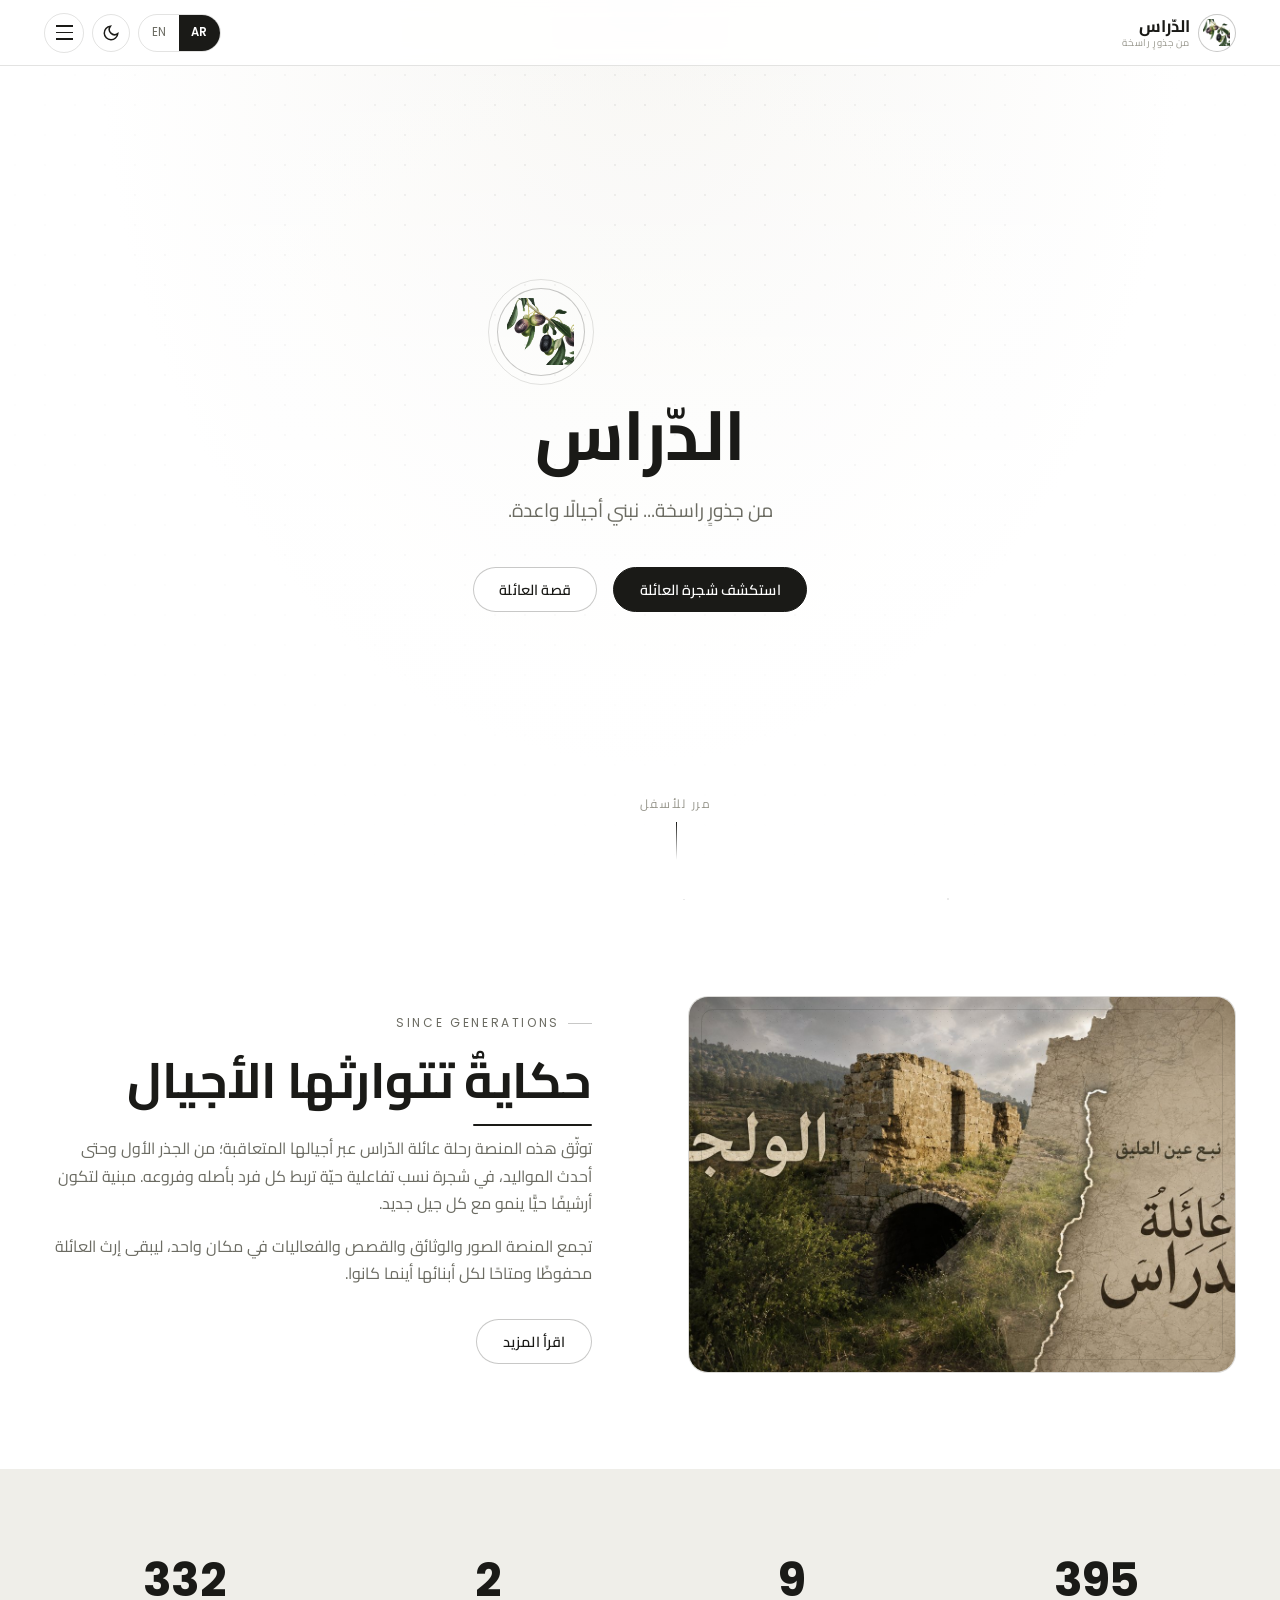
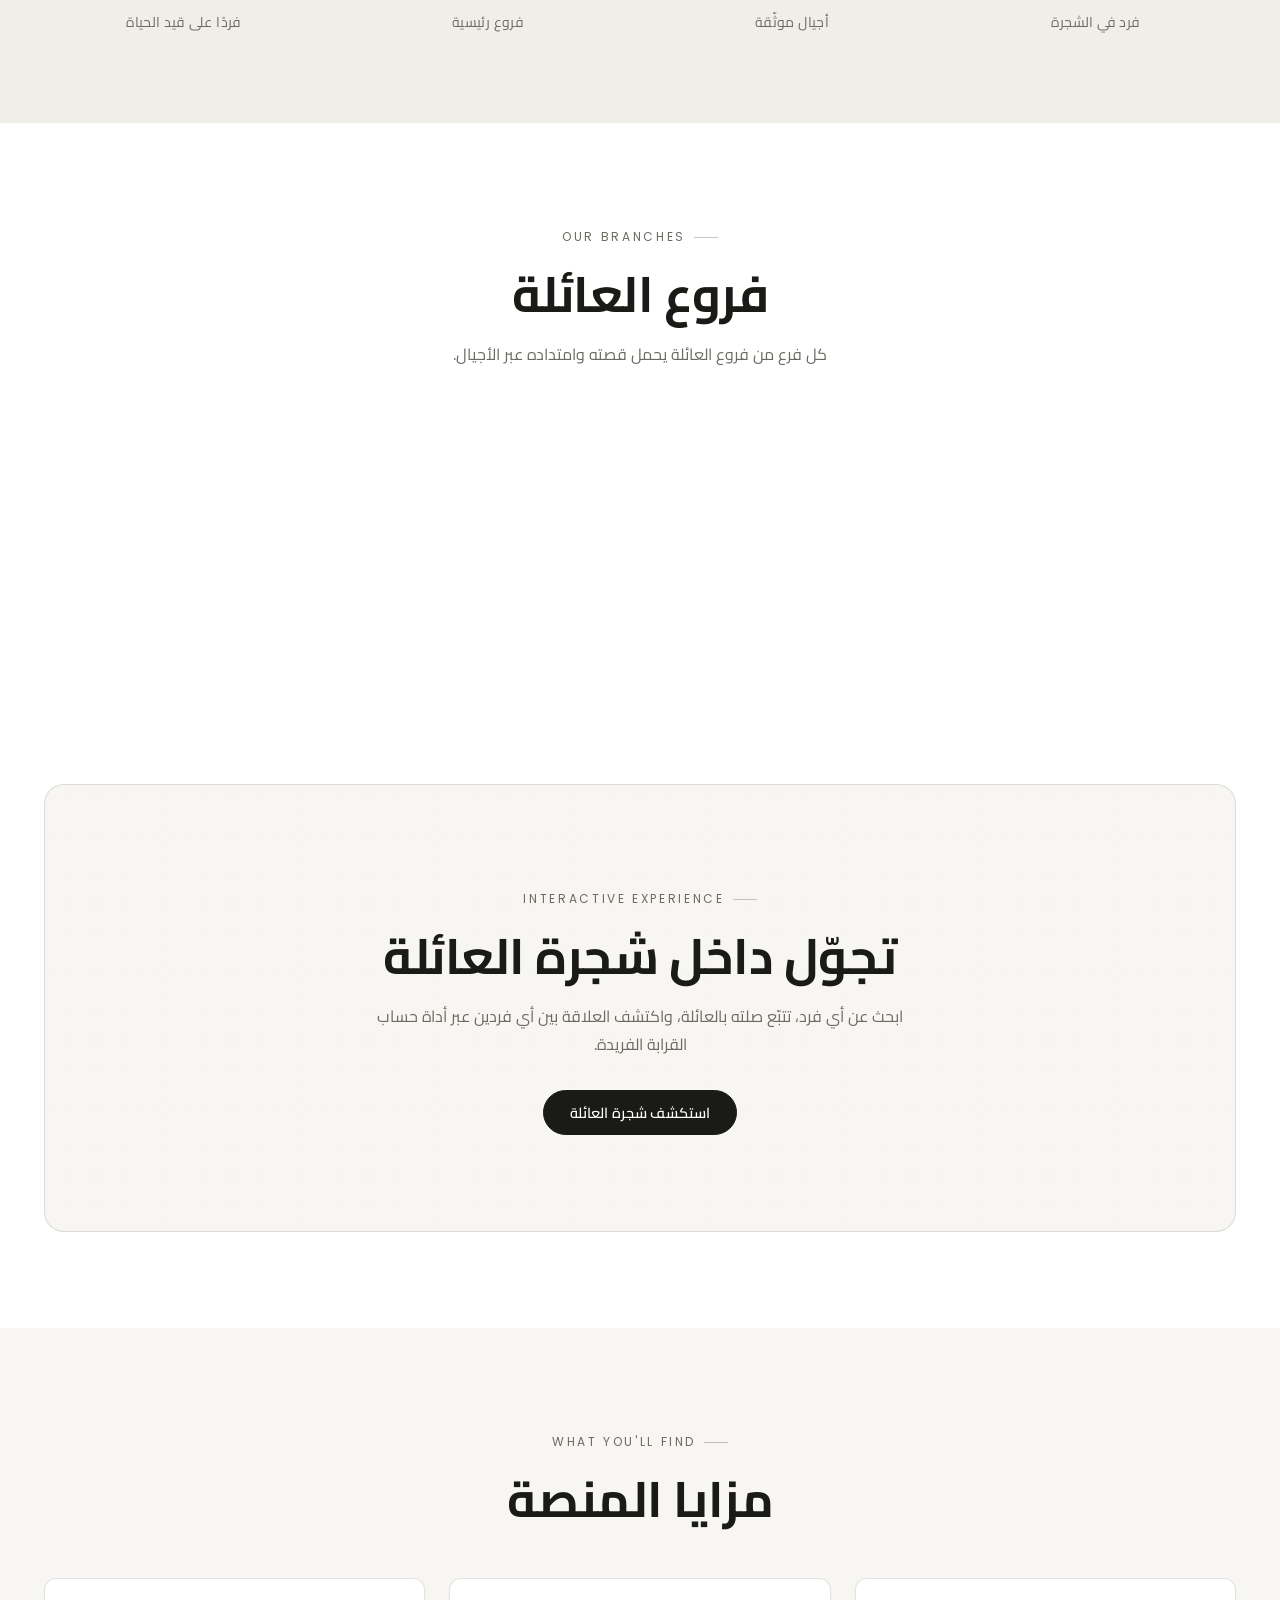
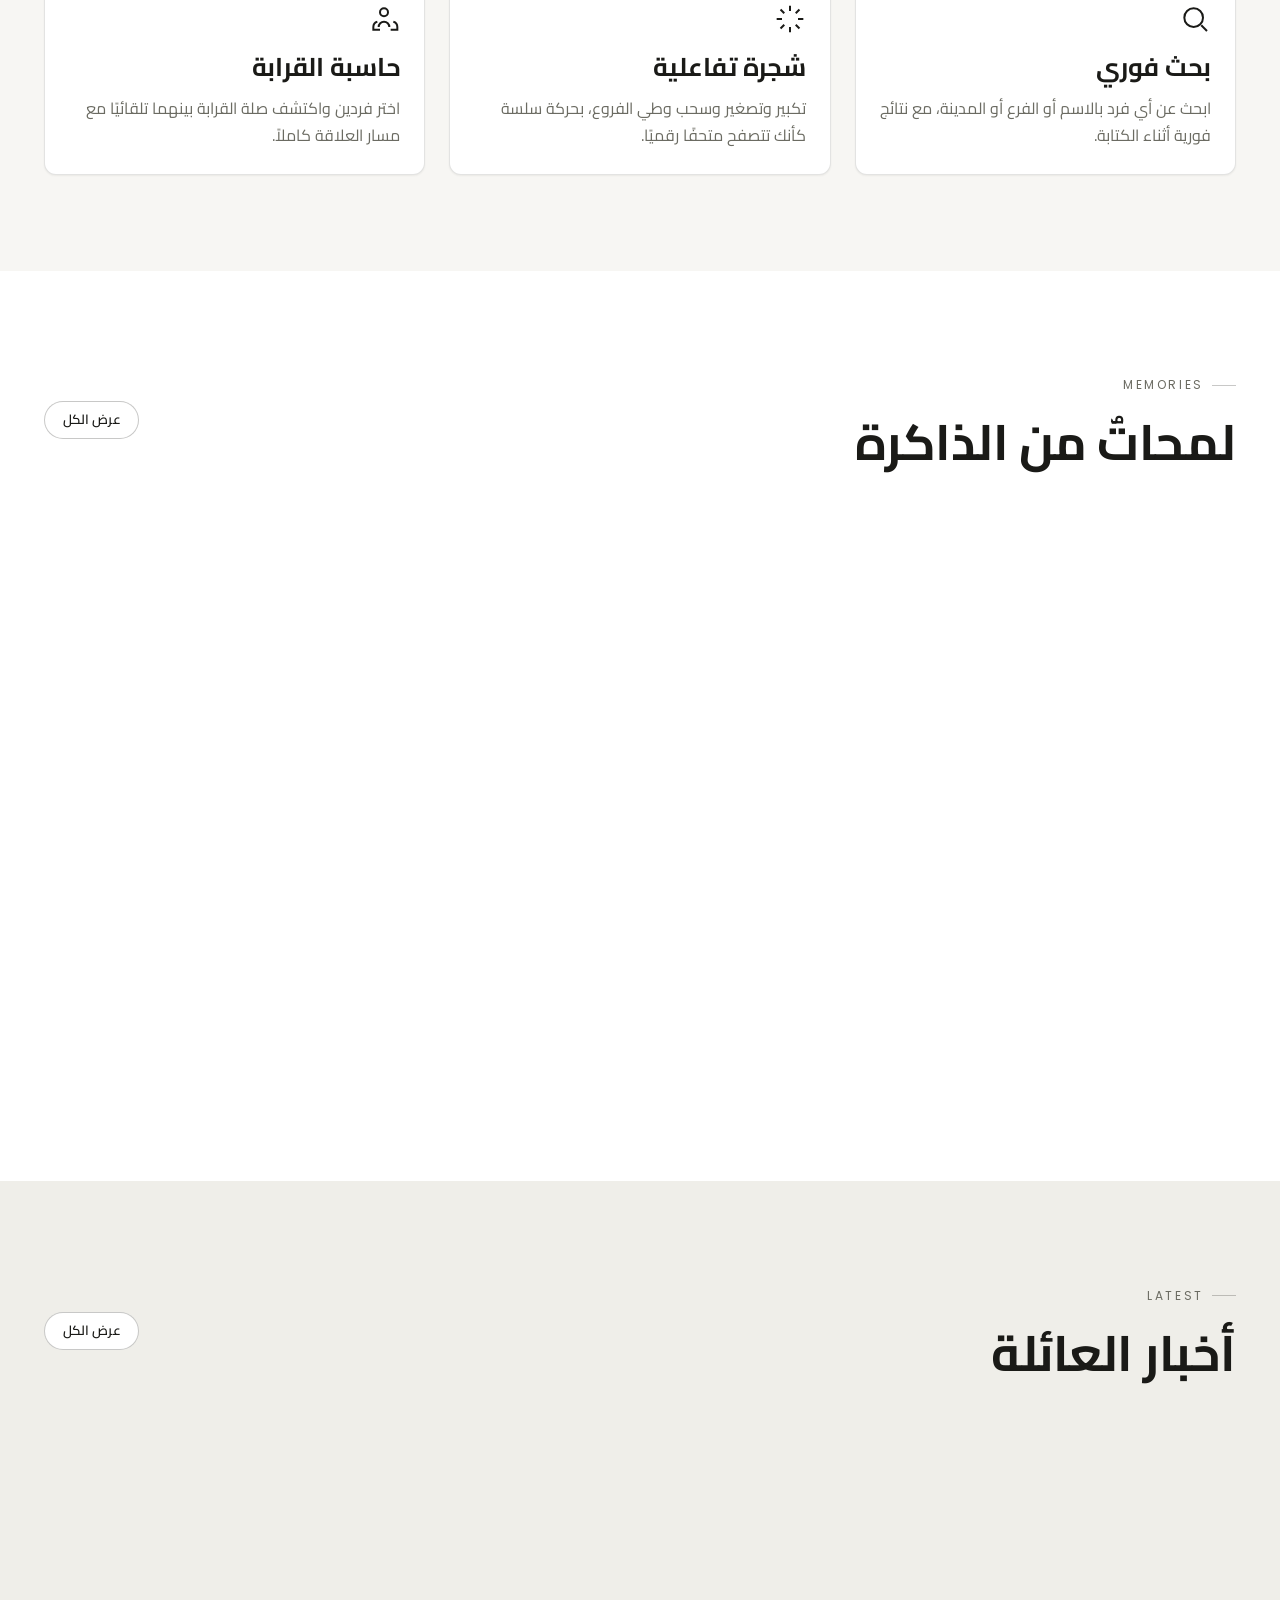
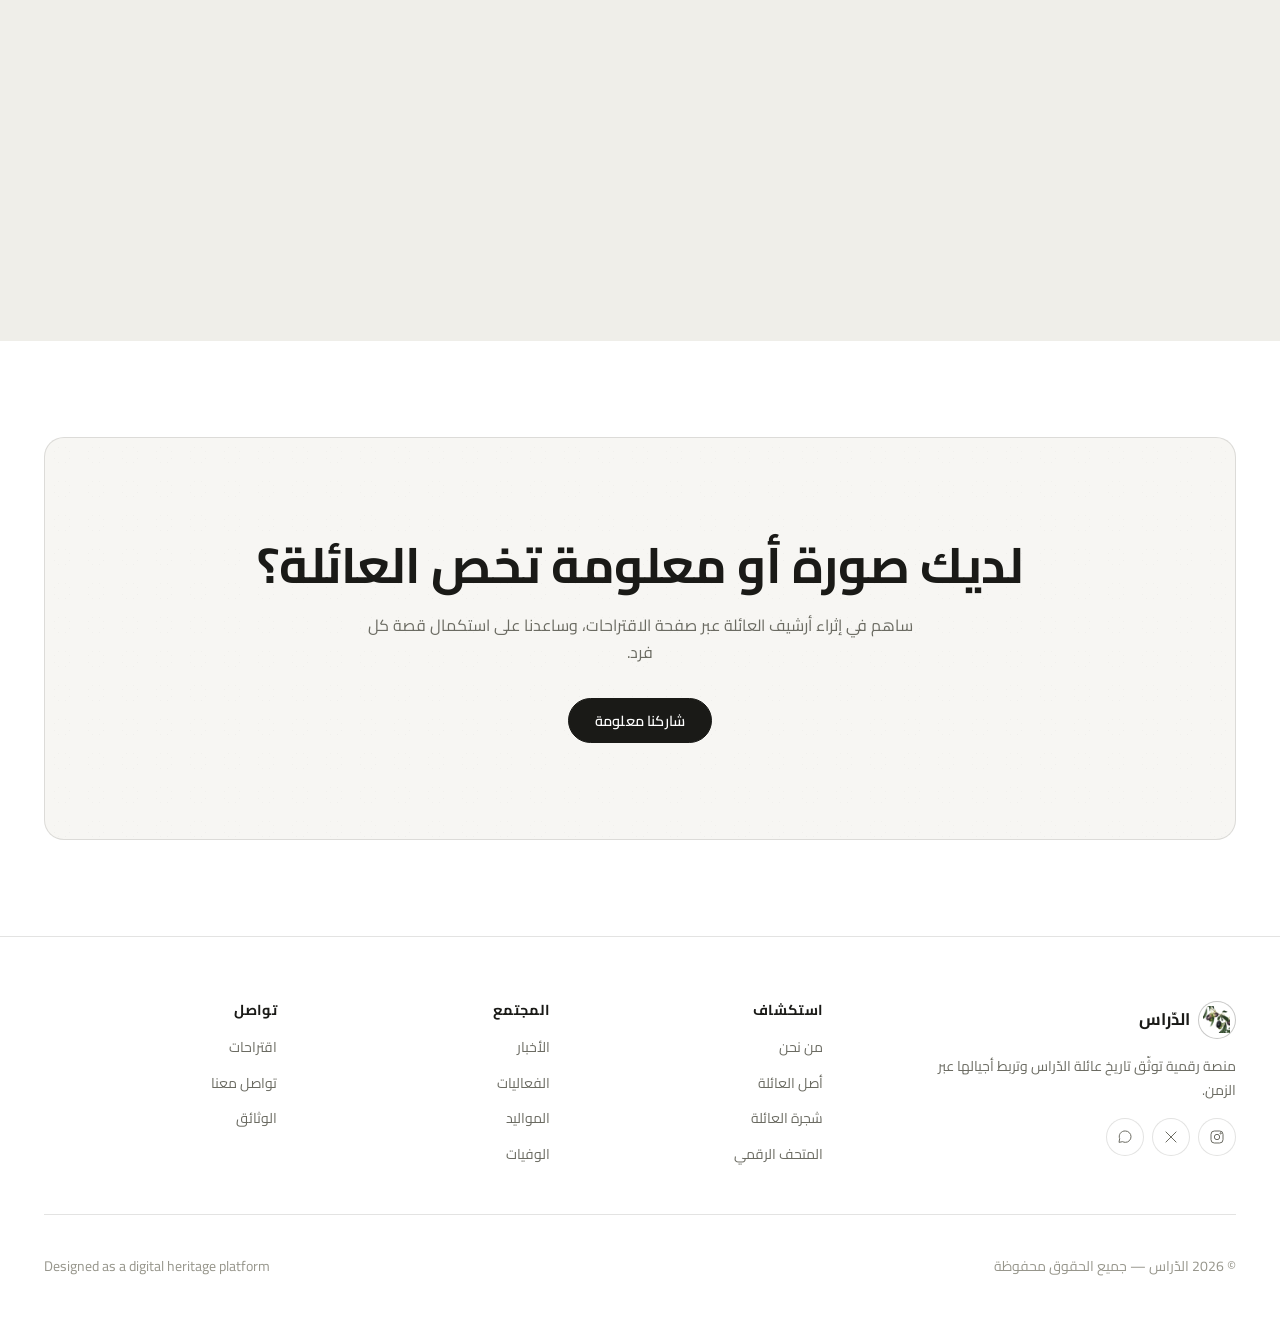
==== commit 2f7aa5e4: "Fill the placeholder image slots with real family imagery - assets/images/walaja-origin.jpg — the Al" ====
--- a/index.html
+++ b/index.html
@@ -121,9 +121,9 @@
   <!-- ============ INTRO ============ -->
   <section class="section" id="intro">
     <div class="container intro-split">
-      <div class="intro-split__media reveal">
+      <div class="intro-split__media intro-split__media--wide reveal">
         <div class="pattern-bg"></div>
-        <img class="lazy-img" data-name="عائلة الدّراس" data-placeholder-kind="photo" alt="رمز عائلة الدّراس" style="width:100%;height:100%;object-fit:cover;">
+        <img class="lazy-img" src="assets/images/walaja-origin.jpg" alt="قرية الولجة — الموطن الأصلي لعائلة الدّراس، ونبع عين العليق" style="width:100%;height:100%;object-fit:cover;">
         <div class="intro-split__frame"></div>
       </div>
       <div class="reveal reveal-delay-1">
--- a/assets/css/base.css
+++ b/assets/css/base.css
@@ -2,7 +2,8 @@
    الدّراس — Base / Reset / Typography
    ========================================================================== */
 *, *::before, *::after { box-sizing: border-box; }
-html { scroll-behavior: smooth; }
+html { scroll-behavior: smooth; overflow-x: clip; }
+[hidden] { display: none !important; }
 
 @media (prefers-reduced-motion: reduce) {
   html { scroll-behavior: auto; }
@@ -102,7 +103,8 @@
 .text-muted { color: var(--text-on-dark-soft); }
 .section--light .text-muted { color: var(--color-ink-soft); }
 
-.text-gold { color: var(--accent-gold-bright); }
+.text-gold { color: var(--accent); }
+a.text-gold { display: inline-block; padding-block: 4px; text-decoration: underline; text-underline-offset: 3px; }
 
 .gold-underline {
   position: relative;
--- a/assets/css/layout.css
+++ b/assets/css/layout.css
@@ -20,6 +20,7 @@
   width: 64px; height: 64px;
   border: 1px solid var(--hair-strong);
   border-radius: 50%;
+  background: url("../images/brand-olive.png") center / 68% no-repeat;
   display: flex; align-items: center; justify-content: center;
   position: relative;
   animation: loaderPulse 2s ease-in-out infinite;
@@ -32,7 +33,7 @@
   border-radius: 50%;
   animation: loaderSpin 1.1s linear infinite;
 }
-.loader__emblem span { font-family: var(--font-ar); font-size: 1.4rem; color: var(--ink); }
+.loader__emblem span { font-size: 0; }   /* olive mark replaces the "د" glyph */
 .loader__label { font-size: var(--fs-xs); letter-spacing: 0.28em; text-transform: uppercase; color: var(--faint); }
 @keyframes loaderPulse { 0%,100% { opacity: 1; } 50% { opacity: 0.55; } }
 @keyframes loaderSpin { to { transform: rotate(360deg); } }
@@ -88,13 +89,12 @@
 
 .brand { display: flex; align-items: center; gap: var(--space-2xs); flex-shrink: 0; }
 .brand__mark {
-  width: 36px; height: 36px;
-  border-radius: 50%;
-  border: 1px solid var(--ink);
-  display: flex; align-items: center; justify-content: center;
-  font-family: var(--font-ar);
-  color: var(--ink);
-  font-size: 1rem;
+  width: 38px; height: 38px;
+  border-radius: 50%;
+  border: 1px solid var(--hair-strong);
+  background: url("../images/brand-olive.png") center / 76% no-repeat;
+  display: flex; align-items: center; justify-content: center;
+  font-size: 0;                 /* hide the "د" fallback glyph */
   flex-shrink: 0;
 }
 .brand__text { display: flex; flex-direction: column; line-height: 1.15; }
@@ -138,7 +138,8 @@
   overflow: hidden;
 }
 .lang-switch__btn {
-  padding: 0.34rem 0.7rem;
+  padding: 0.5rem 0.8rem;
+  min-height: 36px;
   font-size: 0.72rem;
   font-family: var(--font-en);
   color: var(--muted);
@@ -243,9 +244,9 @@
 @media (max-width: 520px) { .footer-grid { grid-template-columns: 1fr; } }
 
 .footer-brand p { color: var(--muted); margin-block-start: var(--space-sm); max-width: 320px; font-size: var(--fs-small); }
-.footer-col h4 { color: var(--ink); font-size: 0.9rem; margin-block-end: var(--space-sm); letter-spacing: 0.02em; }
-.footer-col ul li { margin-block-end: var(--space-2xs); }
-.footer-col a { color: var(--muted); transition: color var(--dur-fast); font-size: var(--fs-small); }
+.footer-col h4 { color: var(--ink); font-size: 0.9rem; margin-block-end: var(--space-xs); letter-spacing: 0.02em; }
+.footer-col ul li { margin-block-end: 2px; }
+.footer-col a { display: inline-block; padding-block: 5px; color: var(--muted); transition: color var(--dur-fast); font-size: var(--fs-small); }
 .footer-col a:hover { color: var(--ink); }
 
 .social-row { display: flex; gap: var(--space-2xs); margin-block-start: var(--space-sm); }
--- a/assets/css/animations.css
+++ b/assets/css/animations.css
@@ -31,17 +31,18 @@
 .hero__content { position: relative; z-index: 3; text-align: center; padding-inline: var(--space-md); max-width: 860px; }
 
 .hero__crest {
-  width: 76px; height: 76px;
+  width: 88px; height: 88px;
   margin-inline: auto var(--space-md);
   border-radius: 50%;
-  border: 1px solid var(--ink);
+  border: 1px solid var(--hair-strong);
+  background: url("../images/brand-olive.png") center / 78% no-repeat;
   display: flex; align-items: center; justify-content: center;
   position: relative;
   opacity: 0;
   animation: fadeUp 0.8s var(--ease-luxury) 0.15s forwards;
 }
 .hero__crest::before { content: ""; position: absolute; inset: -10px; border: 1px solid var(--hair); border-radius: 50%; }
-.hero__crest span { font-family: var(--font-ar); font-size: 1.9rem; color: var(--ink); }
+.hero__crest span { font-size: 0; }
 
 .hero__title {
   font-size: var(--fs-display);
--- a/assets/css/pages.css
+++ b/assets/css/pages.css
@@ -6,6 +6,8 @@
 .intro-split { display: grid; grid-template-columns: 1fr 1fr; gap: var(--space-2xl); align-items: center; }
 @media (max-width: 900px) { .intro-split { grid-template-columns: 1fr; gap: var(--space-lg); } }
 .intro-split__media { position: relative; border-radius: var(--radius-lg); overflow: hidden; aspect-ratio: 4/5; border: 1px solid var(--hair); background: var(--surface-2); }
+.intro-split__media--wide { aspect-ratio: 16/11; }
+@media (max-width: 900px) { .intro-split__media--wide { aspect-ratio: 16/10; } }
 .intro-split__media .pattern-bg { opacity: 1; }
 .intro-split__frame {
   position: absolute; inset: 12px; border: 1px solid var(--hair); border-radius: calc(var(--radius-lg) - 8px); pointer-events: none;
@@ -41,11 +43,21 @@
 /* ---- Family Origin ---- */
 .origin-map-wrap { position: relative; border-radius: var(--radius-lg); overflow: hidden; border: 1px solid var(--hair); background: var(--surface-2); }
 .origin-map { width: 100%; height: 440px; display: block; }
-.map-pin { position: absolute; width: 16px; height: 16px; transform: translate(-50%,-100%); cursor: pointer; }
-.map-pin::before { content: ""; position: absolute; inset: 0; border-radius: 50% 50% 50% 0; background: var(--ink); transform: rotate(-45deg); box-shadow: var(--shadow-sm); }
-.map-pin:hover::after {
+.map-pin {
+  position: absolute; width: 44px; height: 44px;
+  transform: translate(-50%, -100%);
+  display: flex; align-items: flex-end; justify-content: center;
+  cursor: pointer;
+}
+.map-pin::before {
+  content: ""; width: 18px; height: 18px;
+  border-radius: 50% 50% 50% 0; background: var(--ink);
+  transform: rotate(-45deg); box-shadow: var(--shadow-sm);
+}
+.map-pin:hover::after,
+.map-pin:focus-visible::after {
   content: attr(data-label);
-  position: absolute; bottom: 130%; left: 50%; transform: translateX(-50%);
+  position: absolute; bottom: 100%; left: 50%; transform: translateX(-50%);
   background: var(--surface); border: 1px solid var(--hair);
   color: var(--ink);
   padding: 4px 10px; border-radius: var(--radius-sm); font-size: var(--fs-xs);
--- a/assets/css/theme-light.css
+++ b/assets/css/theme-light.css
@@ -16,7 +16,14 @@
 :root[data-theme="dark"] .gallery-item { background: var(--surface-3); }
 
 /* Dark mode: keep the historical photos readable, not blinding */
-:root[data-theme="dark"] img.lazy-img { filter: brightness(0.92); }
+:root[data-theme="dark"] img.lazy-img[src$=".jpg"],
+:root[data-theme="dark"] img.lazy-img[src$=".jpeg"],
+:root[data-theme="dark"] img.lazy-img[src$=".png"] { filter: brightness(0.9); }
+
+/* Dark mode: dim the generated (grey) content placeholders so they don't glare */
+:root[data-theme="dark"] img[data-placeholder-kind] {
+  filter: invert(0.9) hue-rotate(180deg) brightness(1.04);
+}
 
 /* Dark mode: header blur ground */
 :root[data-theme="dark"] .site-header {
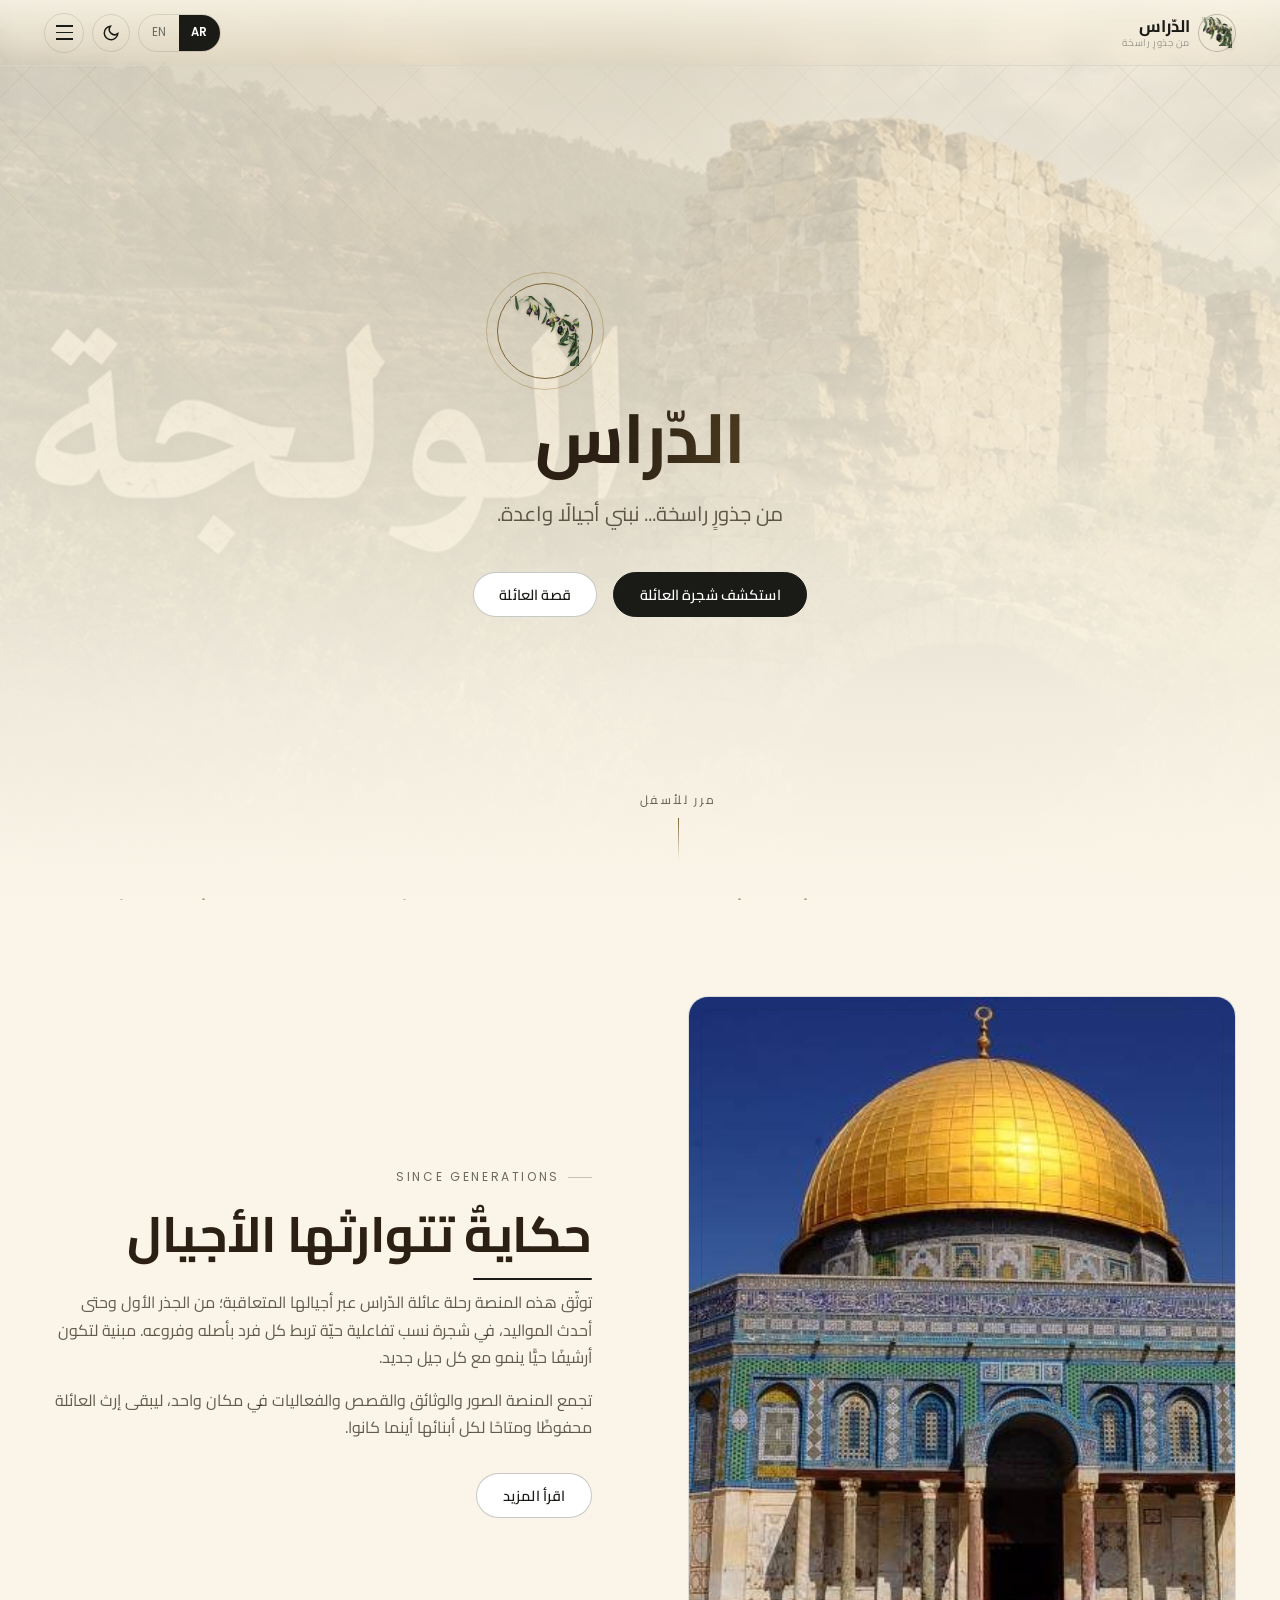
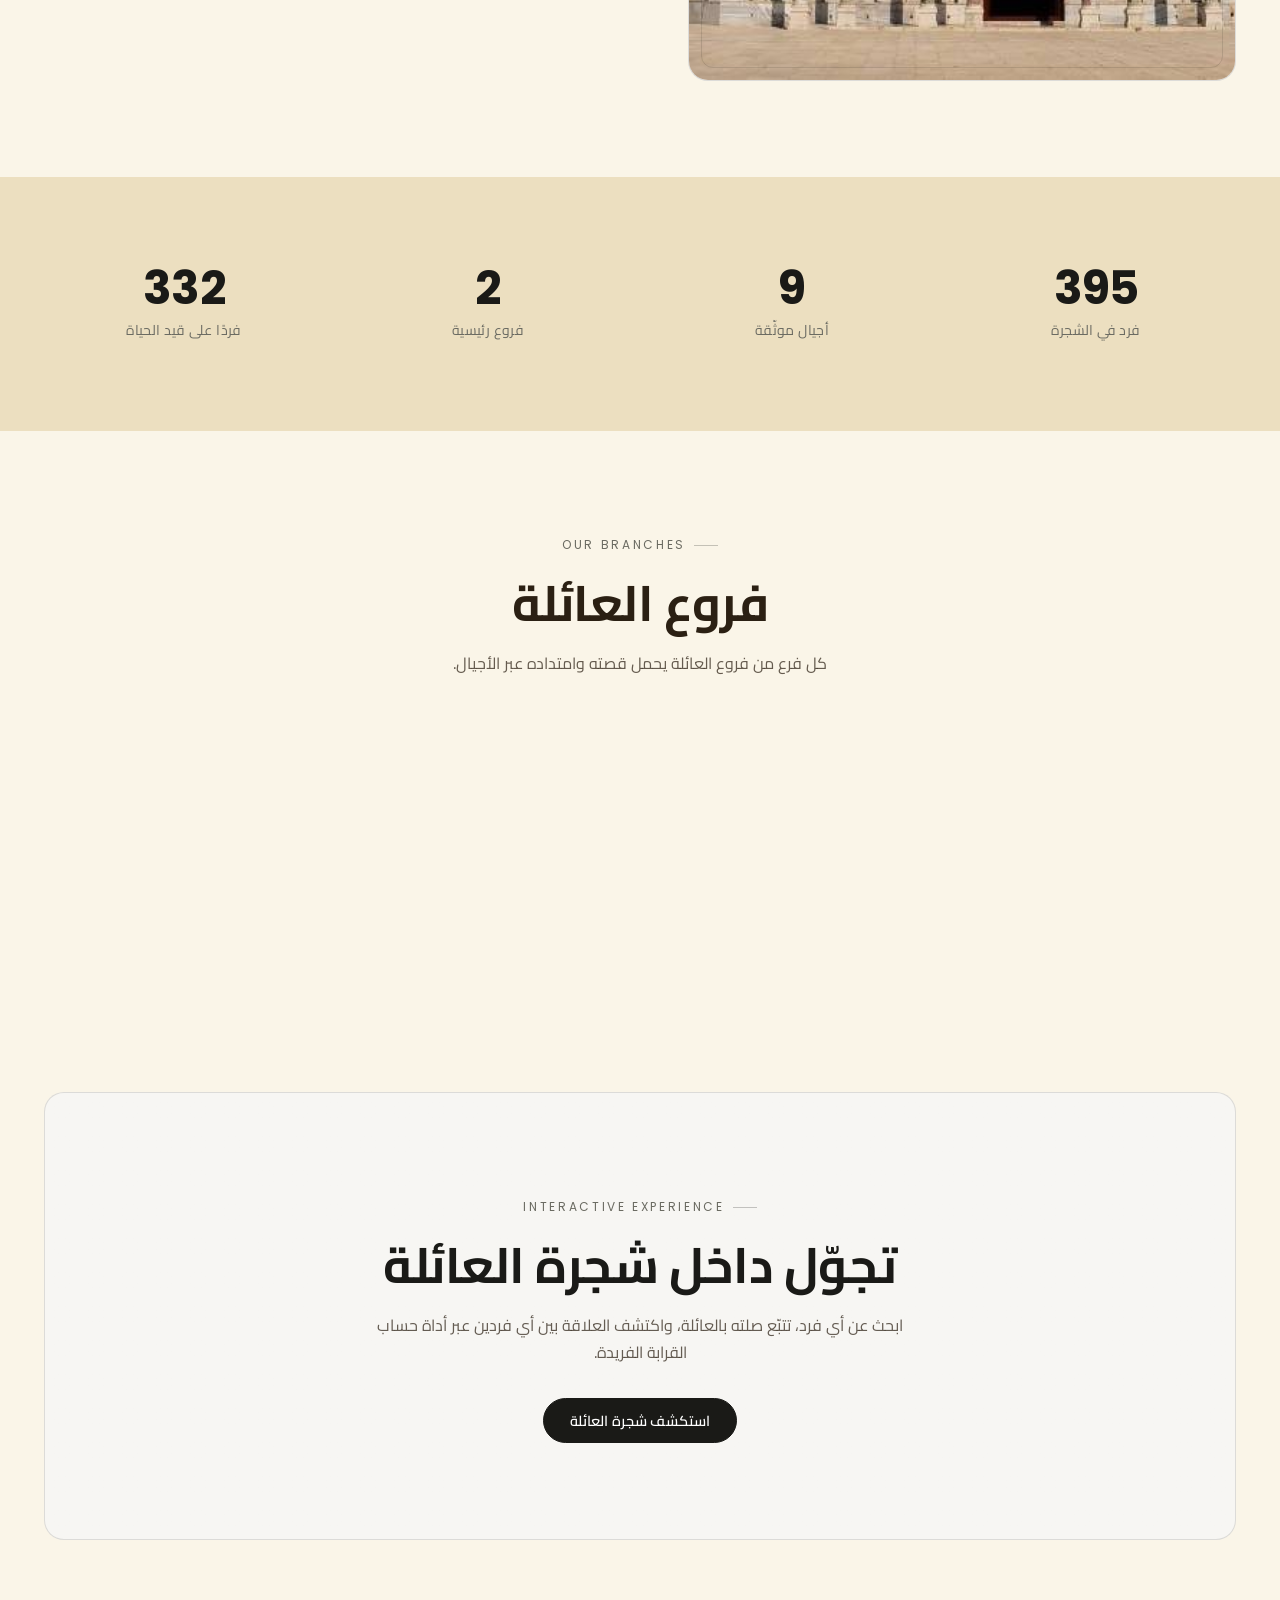
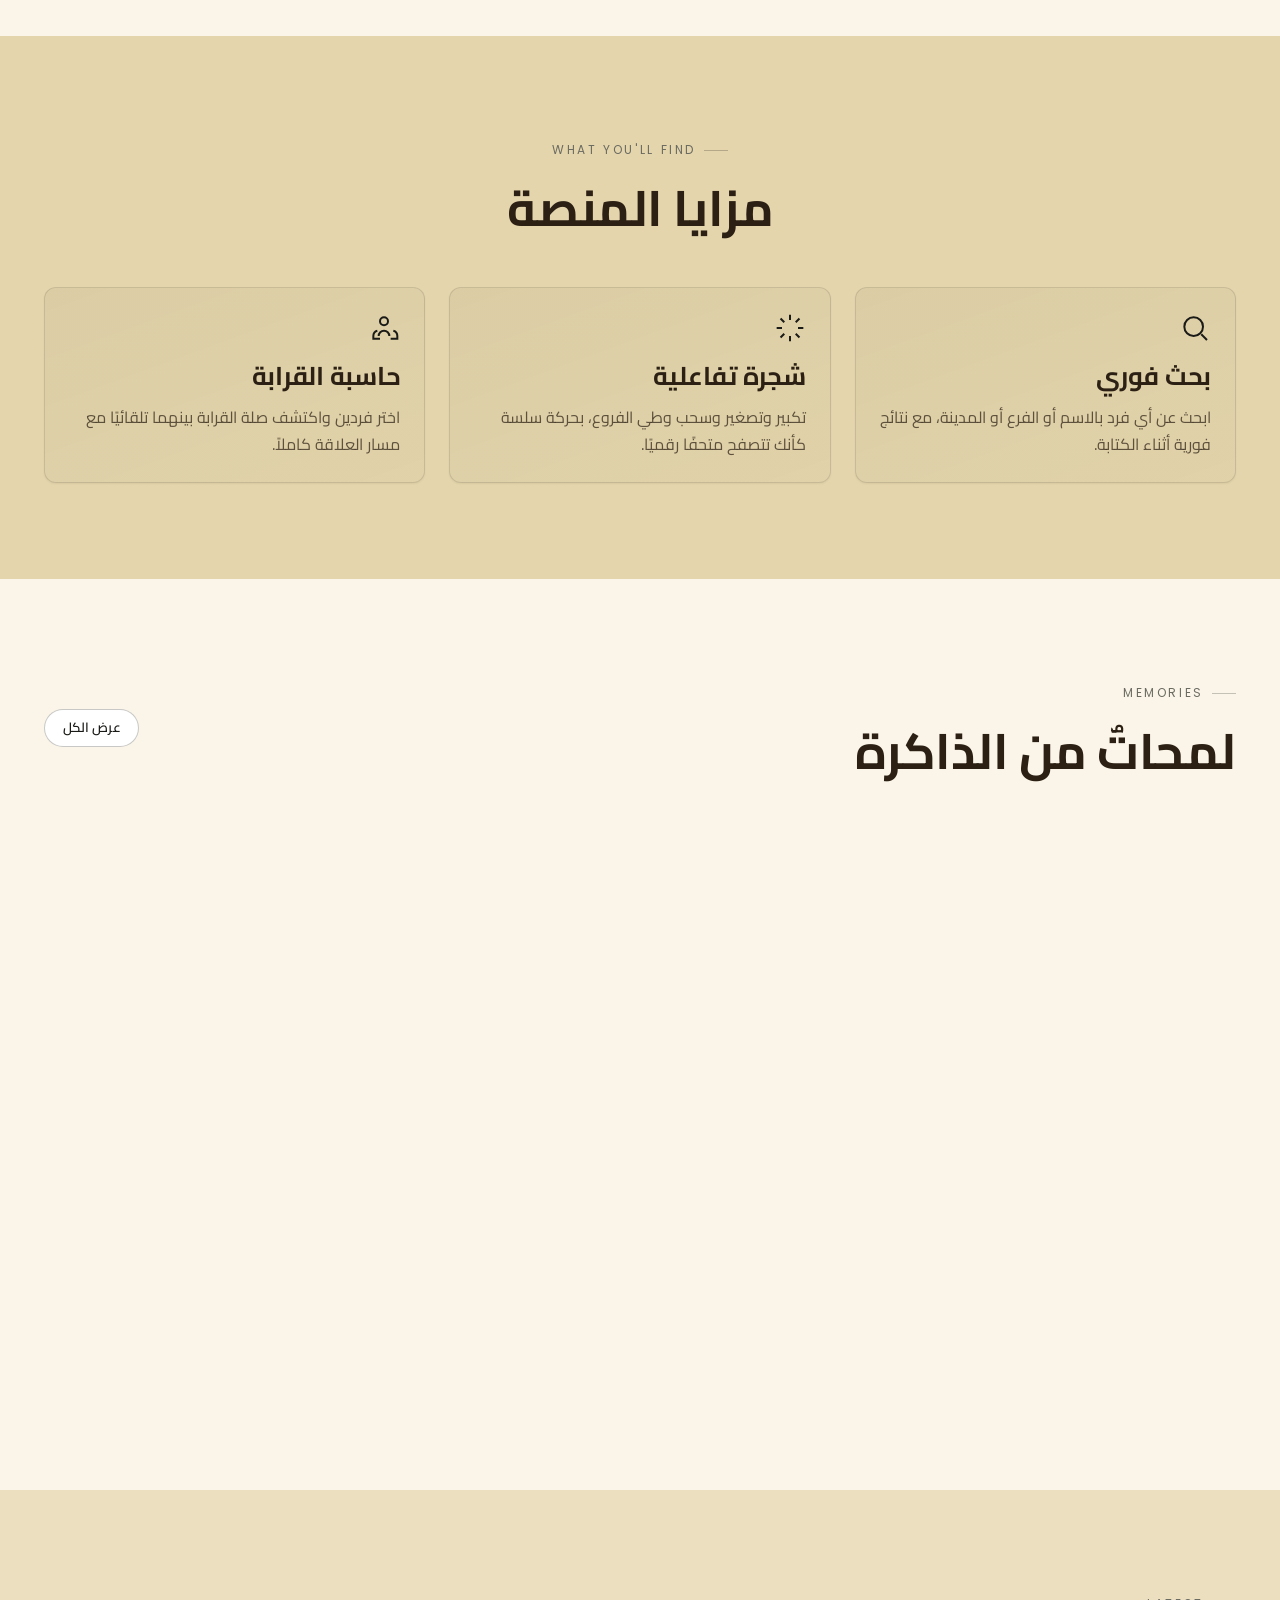
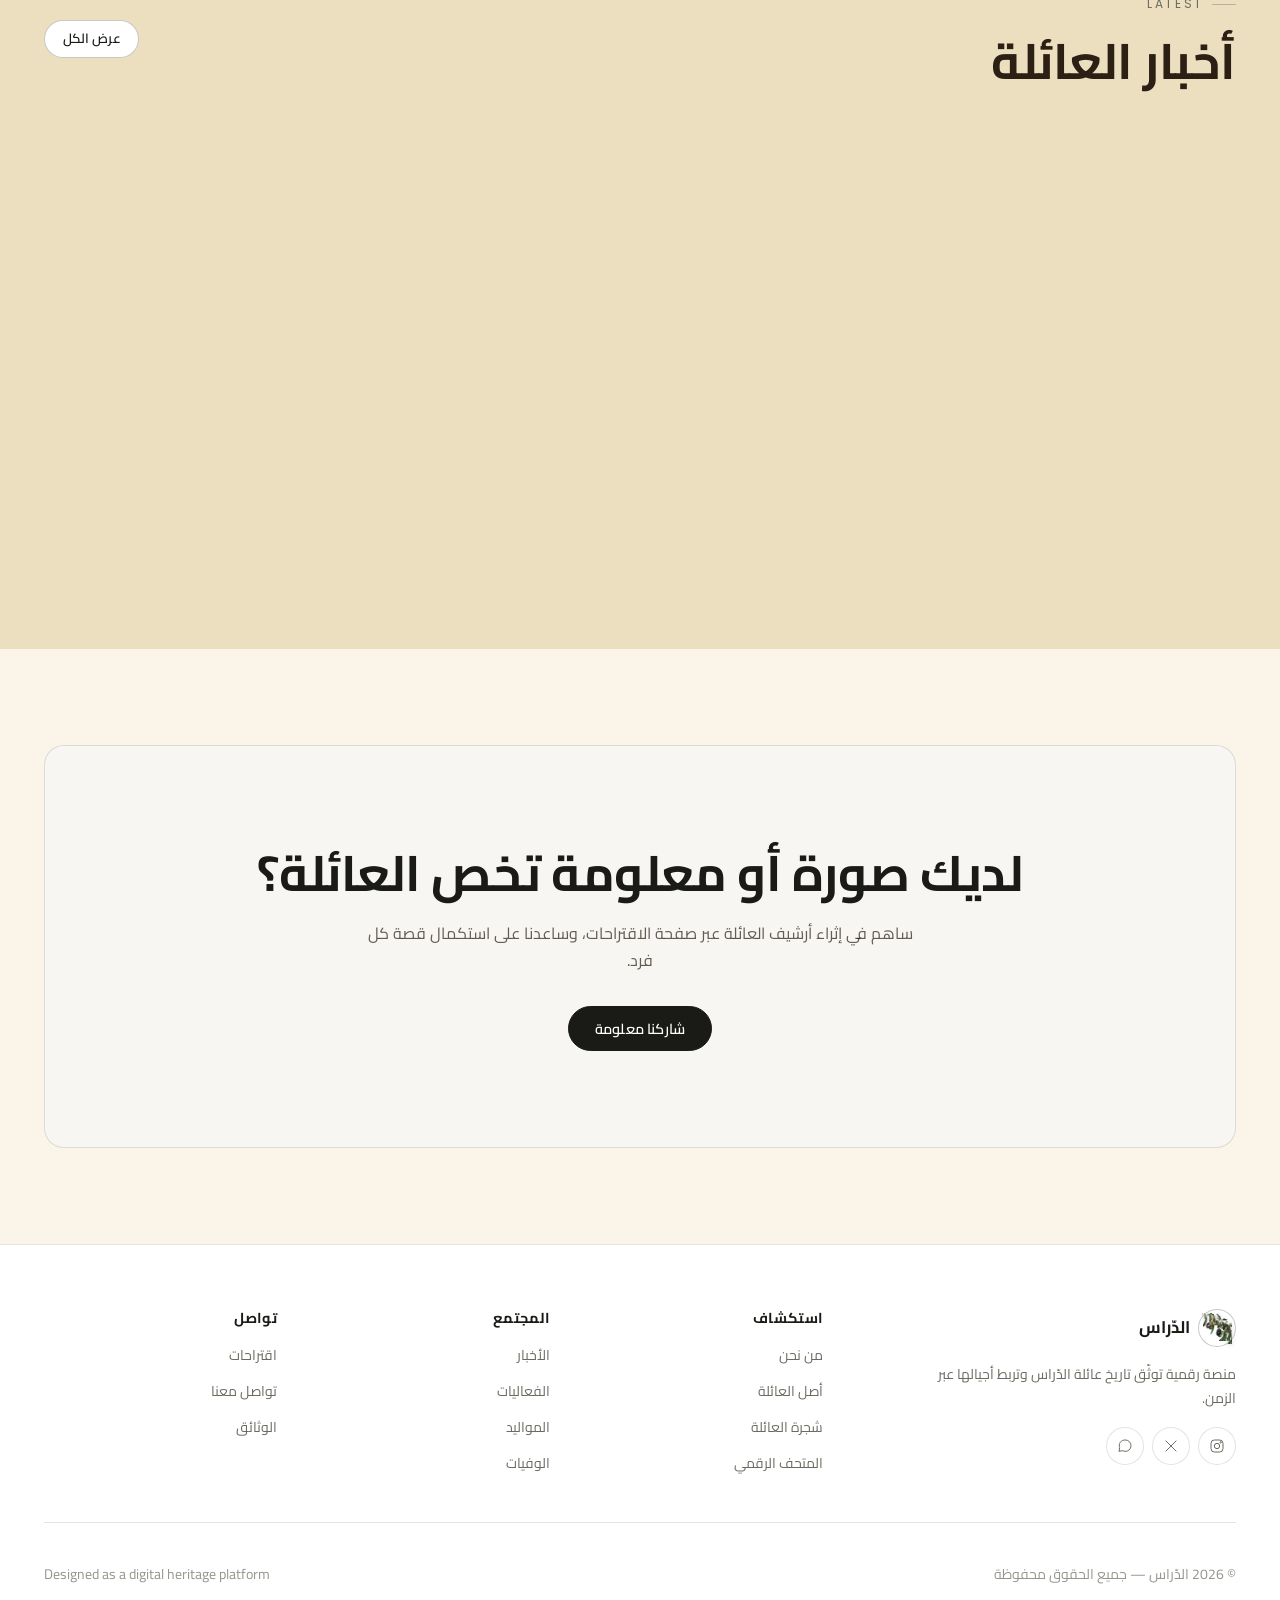
==== commit 77bf62ac: "Mobile responsiveness pass, real imagery, olive-branch emblem - New assets/css/responsive.css: tight" ====
--- a/index.html
+++ b/index.html
@@ -2,11 +2,11 @@
 <html lang="ar" dir="rtl">
 <head>
 <meta charset="UTF-8">
-<script>(function(){try{var t=localStorage.getItem("drrass:theme")||"light";document.documentElement.setAttribute("data-theme",t);}catch(e){}})();</script>
+<script>(function(){try{var t=localStorage.getItem("drrass:theme")||"dark";document.documentElement.setAttribute("data-theme",t);}catch(e){}})();</script>
 <meta name="viewport" content="width=device-width, initial-scale=1.0">
 <title>الدّراس | منصة عائلة الدّراس الرقمية</title>
 <meta name="description" content="منصة رقمية توثّق تاريخ عائلة الدّراس، شجرة نسب تفاعلية تضم أجيال العائلة، معرض صور، أرشيف وثائق، وأخبار وفعاليات العائلة.">
-<meta name="theme-color" content="#ffffff">
+<meta name="theme-color" content="#0a1622">
 
 <meta property="og:type" content="website">
 <meta property="og:title" content="الدّراس | من جذورٍ راسخة... نبني أجيالًا واعدة">
@@ -27,6 +27,7 @@
 <link rel="stylesheet" href="assets/css/pages.css">
 <link rel="stylesheet" href="assets/css/rtl.css">
 <link rel="stylesheet" href="assets/css/theme-light.css">
+<link rel="stylesheet" href="assets/css/responsive.css">
 
 <script type="application/ld+json">
 {
@@ -43,7 +44,7 @@
 <a href="#main" class="skip-link">تخطَّ إلى المحتوى</a>
 
 <div class="loader" aria-hidden="true">
-  <div class="loader__emblem"><span>د</span></div>
+  <div class="loader__emblem"><img src="assets/images/emblem-olive-branch.png" alt="" class="emblem-img"></div>
   <div class="loader__label">الدّراس</div>
 </div>
 
@@ -51,7 +52,7 @@
 <header class="site-header">
   <div class="site-header__inner">
     <a href="index.html" class="brand">
-      <span class="brand__mark">د</span>
+      <span class="brand__mark"><img src="assets/images/emblem-olive-branch.png" alt="" class="emblem-img"></span>
       <span class="brand__text">
         <span class="brand__name" data-i18n="brand.name">الدّراس</span>
         <span class="brand__tagline" data-i18n="brand.tagline">من جذورٍ راسخة</span>
@@ -103,7 +104,7 @@
     <div class="hero__vignette"></div>
 
     <div class="hero__content">
-      <div class="hero__crest"><span>د</span></div>
+      <div class="hero__crest"><img src="assets/images/emblem-olive-branch.png" alt="" class="emblem-img"></div>
       <h1 class="hero__title" data-i18n="hero.title">الدّراس</h1>
       <p class="hero__subtitle" data-i18n="hero.subtitle">من جذورٍ راسخة... نبني أجيالًا واعدة.</p>
       <div class="hero__cta">
@@ -121,9 +122,9 @@
   <!-- ============ INTRO ============ -->
   <section class="section" id="intro">
     <div class="container intro-split">
-      <div class="intro-split__media intro-split__media--wide reveal">
+      <div class="intro-split__media reveal">
         <div class="pattern-bg"></div>
-        <img class="lazy-img" src="assets/images/walaja-origin.jpg" alt="قرية الولجة — الموطن الأصلي لعائلة الدّراس، ونبع عين العليق" style="width:100%;height:100%;object-fit:cover;">
+        <img class="lazy-img is-loaded" src="assets/images/landmark-jerusalem.jpg" loading="lazy" alt="قبة الصخرة في القدس الشريف — محافظة القدس، الجذر التاريخي لعائلة الدّراس" style="width:100%;height:100%;object-fit:cover;">
         <div class="intro-split__frame"></div>
       </div>
       <div class="reveal reveal-delay-1">
@@ -257,7 +258,7 @@
     <div class="footer-grid">
       <div class="footer-brand">
         <a href="index.html" class="brand">
-          <span class="brand__mark">د</span>
+          <span class="brand__mark"><img src="assets/images/emblem-olive-branch.png" alt="" class="emblem-img"></span>
           <span class="brand__text">
             <span class="brand__name">الدّراس</span>
           </span>
--- a/assets/css/animations.css
+++ b/assets/css/animations.css
@@ -1,126 +1,141 @@
 /* ==========================================================================
-   الدّراس — Hero & Animation Keyframes  (light minimal)
+   الدّراس — Hero & Animation Keyframes
    ========================================================================== */
 
 /* ---- Hero ---- */
 .hero {
   position: relative;
   min-height: 100vh;
-  min-height: 100svh;
   display: flex;
   align-items: center;
   justify-content: center;
   overflow: hidden;
-  background: var(--surface);
+  background: var(--bg-primary);
 }
 .hero__bg {
   position: absolute; inset: 0;
   background:
-    radial-gradient(ellipse at 50% 0%, var(--surface-2), transparent 60%),
-    var(--surface);
+    radial-gradient(ellipse at 30% 20%, rgba(35,95,69,0.32), transparent 55%),
+    radial-gradient(ellipse at 75% 80%, rgba(200,162,77,0.12), transparent 50%),
+    linear-gradient(160deg, rgba(6,13,20,0.82) 0%, rgba(10,22,34,0.72) 45%, rgba(12,33,24,0.9) 100%),
+    url("../images/hero-walaja.jpg");
+  background-size: cover;
+  background-position: center;
+  background-repeat: no-repeat;
+  animation: heroDrift 22s ease-in-out infinite alternate;
+}
+@keyframes heroDrift {
+  0% { filter: hue-rotate(0deg) brightness(1); transform: scale(1); }
+  100% { filter: hue-rotate(-4deg) brightness(1.05); transform: scale(1.04); }
 }
 .hero__pattern {
   position: absolute; inset: 0;
-  opacity: 1;
-  background-image: radial-gradient(circle at 50% 50%, var(--hair-soft) 0 1px, transparent 1px);
-  background-size: 30px 30px;
-  -webkit-mask-image: radial-gradient(ellipse at 50% 40%, #000 30%, transparent 78%);
-  mask-image: radial-gradient(ellipse at 50% 40%, #000 30%, transparent 78%);
+  opacity: 0.09;
+  background-image:
+    repeating-linear-gradient(45deg, var(--color-gold-500) 0 1px, transparent 1px 46px),
+    repeating-linear-gradient(-45deg, var(--color-gold-500) 0 1px, transparent 1px 46px);
 }
 .hero__vignette { position: absolute; inset: 0; background: var(--gradient-overlay); }
-.hero__content { position: relative; z-index: 3; text-align: center; padding-inline: var(--space-md); max-width: 860px; }
+.hero__content { position: relative; z-index: 3; text-align: center; padding-inline: var(--space-md); max-width: 900px; }
 
 .hero__crest {
-  width: 88px; height: 88px;
+  width: 96px; height: 96px;
   margin-inline: auto var(--space-md);
   border-radius: 50%;
-  border: 1px solid var(--hair-strong);
-  background: url("../images/brand-olive.png") center / 78% no-repeat;
+  border: 1px solid var(--color-gold-500);
   display: flex; align-items: center; justify-content: center;
   position: relative;
   opacity: 0;
-  animation: fadeUp 0.8s var(--ease-luxury) 0.15s forwards;
+  animation: fadeUp 1s var(--ease-luxury) 0.2s forwards;
 }
-.hero__crest::before { content: ""; position: absolute; inset: -10px; border: 1px solid var(--hair); border-radius: 50%; }
-.hero__crest span { font-size: 0; }
+.hero__crest::before { content: ""; position: absolute; inset: -12px; border: 1px solid rgba(200,162,77,0.3); border-radius: 50%; }
+.hero__crest span { font-family: var(--font-ar); font-size: 2.2rem; color: var(--accent-gold-bright); }
 
 .hero__title {
   font-size: var(--fs-display);
   font-family: var(--font-ar);
   margin-block: var(--space-sm);
-  color: var(--ink);
-  letter-spacing: -0.01em;
+  background: linear-gradient(100deg, var(--color-beige-50) 20%, var(--color-gold-300) 50%, var(--color-beige-50) 80%);
+  background-size: 220% auto;
+  -webkit-background-clip: text; background-clip: text; color: transparent;
   opacity: 0;
-  animation: fadeUp 0.9s var(--ease-luxury) 0.3s forwards;
+  animation: fadeUp 1.1s var(--ease-luxury) 0.4s forwards, shineText 6s linear infinite 1.6s;
 }
 .hero__subtitle {
-  font-size: clamp(1rem, 1.5vw, 1.22rem);
-  color: var(--muted);
-  max-width: 540px; margin-inline: auto;
+  font-size: clamp(1rem, 1.6vw, 1.3rem);
+  color: var(--text-on-dark-soft);
+  max-width: 560px; margin-inline: auto;
   opacity: 0;
-  animation: fadeUp 0.9s var(--ease-luxury) 0.5s forwards;
+  animation: fadeUp 1s var(--ease-luxury) 0.7s forwards;
 }
 .hero__cta {
   margin-block-start: var(--space-lg);
   display: flex; gap: var(--space-sm); justify-content: center; flex-wrap: wrap;
   opacity: 0;
-  animation: fadeUp 0.9s var(--ease-luxury) 0.7s forwards;
+  animation: fadeUp 1s var(--ease-luxury) 0.95s forwards;
 }
 .hero__scroll {
-  position: absolute; bottom: calc(var(--space-lg) + var(--safe-bottom)); left: 50%; transform: translateX(-50%);
+  position: absolute; bottom: var(--space-lg); left: 50%; transform: translateX(-50%);
   display: flex; flex-direction: column; align-items: center; gap: var(--space-2xs);
-  color: var(--faint); font-size: var(--fs-xs); letter-spacing: 0.16em; text-transform: uppercase;
+  color: var(--text-on-dark-soft); font-size: var(--fs-xs); letter-spacing: 0.2em; text-transform: uppercase;
   z-index: 3;
   opacity: 0;
-  animation: fadeUp 0.9s var(--ease-luxury) 0.9s forwards;
+  animation: fadeUp 1s var(--ease-luxury) 1.2s forwards;
 }
-.hero__scroll-line { width: 1px; height: 38px; background: linear-gradient(180deg, var(--ink), transparent); position: relative; overflow: hidden; }
+.hero__scroll-line { width: 1px; height: 42px; background: linear-gradient(180deg, var(--color-gold-500), transparent); position: relative; overflow: hidden; }
 .hero__scroll-line::after {
   content: ""; position: absolute; top: -100%; left: 0; width: 100%; height: 100%;
-  background: linear-gradient(180deg, transparent, var(--ink));
+  background: linear-gradient(180deg, transparent, var(--color-gold-300));
   animation: scrollLine 1.8s ease-in-out infinite;
 }
 @keyframes scrollLine { to { top: 100%; } }
 
 @keyframes fadeUp {
-  from { opacity: 0; transform: translateY(18px); }
+  from { opacity: 0; transform: translateY(24px); }
   to { opacity: 1; transform: translateY(0); }
 }
+@keyframes shineText {
+  0% { background-position: 0% center; }
+  100% { background-position: 220% center; }
+}
 
-/* Floating particles — kept very faint */
+/* Floating particles */
 .hero__particles { position: absolute; inset: 0; z-index: 2; pointer-events: none; }
 .hero__particles span {
   position: absolute;
-  width: 2px; height: 2px;
-  background: var(--ink);
+  width: 3px; height: 3px;
+  background: var(--color-gold-300);
   border-radius: 50%;
-  opacity: 0.12;
+  opacity: 0.5;
   animation: floatUp linear infinite;
 }
 @keyframes floatUp {
   from { transform: translateY(0) translateX(0); opacity: 0; }
-  10% { opacity: 0.16; }
-  90% { opacity: 0.08; }
-  to { transform: translateY(-100vh) translateX(16px); opacity: 0; }
+  10% { opacity: 0.6; }
+  90% { opacity: 0.3; }
+  to { transform: translateY(-100vh) translateX(20px); opacity: 0; }
 }
 
+/* Counter number pop */
 @keyframes numberPop {
-  from { opacity: 0; transform: translateY(8px); }
+  from { opacity: 0; transform: translateY(10px); }
   to { opacity: 1; transform: translateY(0); }
 }
 
+/* Parallax layers */
 [data-parallax] { will-change: transform; }
 
-img.lazy-img { opacity: 0; transition: opacity 0.5s var(--ease-smooth); }
+/* Fade-in image lazy-load */
+img.lazy-img { opacity: 0; transition: opacity 0.6s var(--ease-smooth); }
 img.lazy-img.is-loaded { opacity: 1; }
 
 /* Page transition veil */
 .page-veil {
-  position: fixed; inset: 0; background: var(--surface); z-index: 4000;
+  position: fixed; inset: 0; background: var(--bg-primary); z-index: 4000;
   transform: scaleY(0); transform-origin: bottom;
   pointer-events: none;
 }
-.page-veil.is-active { animation: veilSweep 0.6s var(--ease-luxury) forwards; }
+.page-veil.is-active { animation: veilSweep 0.7s var(--ease-luxury) forwards; }
 @keyframes veilSweep {
   0% { transform: scaleY(0); transform-origin: bottom; }
   50% { transform: scaleY(1); transform-origin: bottom; }
--- a/assets/css/theme-light.css
+++ b/assets/css/theme-light.css
@@ -1,33 +1,100 @@
 /* ==========================================================================
-   الدّراس — Theme refinements
-   The white / near-black identity now lives in variables.css as the DEFAULT
-   (:root) palette. Dark mode is opt-in via the header toggle, which stamps
-   <html data-theme="dark"> — its palette is also in variables.css.
-
-   This file only carries the handful of component tweaks that can't be
-   expressed through tokens alone. (Filename kept so the 14 pages' <link>
-   tags don't need editing.)
+   الدّراس — Light "Heritage" Theme
+   Activated via <html data-theme="light">. Overrides the semantic tokens
+   (see variables.css) plus a handful of hardcoded dark colors that
+   couldn't be themed through variables alone (hero gradients, glass
+   panels, etc.) — everything else inherits automatically since the rest
+   of the site is built on the semantic layer.
    ========================================================================== */
 
-/* Dark mode: soften the large imagery placeholders so they don't glow */
-:root[data-theme="dark"] .intro-split__media,
-:root[data-theme="dark"] .news-card__img,
-:root[data-theme="dark"] .museum-item,
-:root[data-theme="dark"] .gallery-item { background: var(--surface-3); }
+:root[data-theme="light"] {
+  --bg-primary: #faf5e8;
+  --bg-secondary: #f2e9d1;
+  --bg-panel: #ecdfc0;
+  --bg-light: #e4d5ac;
 
-/* Dark mode: keep the historical photos readable, not blinding */
-:root[data-theme="dark"] img.lazy-img[src$=".jpg"],
-:root[data-theme="dark"] img.lazy-img[src$=".jpeg"],
-:root[data-theme="dark"] img.lazy-img[src$=".png"] { filter: brightness(0.9); }
+  --text-on-dark: #2b2013;
+  --text-on-dark-soft: rgba(43, 32, 19, 0.72);
+  --text-on-light: #2b2013;
+  --color-ink-soft: rgba(43, 32, 19, 0.72);
+  --color-ink-faint: rgba(43, 32, 19, 0.5);
 
-/* Dark mode: dim the generated (grey) content placeholders so they don't glare */
-:root[data-theme="dark"] img[data-placeholder-kind] {
-  filter: invert(0.9) hue-rotate(180deg) brightness(1.04);
+  --accent-gold: #8f6d24;
+  --accent-gold-bright: #a97d1f;
+
+  --border-on-dark: rgba(43, 32, 19, 0.14);
+  --border-on-light: rgba(43, 32, 19, 0.14);
+
+  --gradient-navy: linear-gradient(160deg, #f2e9d1 0%, #e4d5ac 100%);
+  --gradient-overlay: linear-gradient(180deg, rgba(250, 245, 232, 0.2) 0%, rgba(250, 245, 232, 0.88) 78%, rgba(250, 245, 232, 1) 100%);
+
+  --shadow-soft: 0 20px 60px rgba(80, 60, 20, 0.16);
 }
 
-/* Dark mode: header blur ground */
-:root[data-theme="dark"] .site-header {
-  background: color-mix(in srgb, var(--surface) 82%, transparent);
+/* ---- Header ---- */
+:root[data-theme="light"] .site-header {
+  background: linear-gradient(180deg, rgba(250, 245, 232, 0.8), transparent);
+}
+:root[data-theme="light"] .site-header.is-scrolled {
+  background: rgba(250, 245, 232, 0.9);
+  box-shadow: 0 10px 30px rgba(80, 60, 20, 0.12);
 }
 
-/* Light mode: nothing to override — :root is already the light palette. */
+/* ---- Hero ---- */
+:root[data-theme="light"] .hero__bg {
+  background:
+    radial-gradient(ellipse at 30% 20%, rgba(180, 148, 90, 0.18), transparent 55%),
+    linear-gradient(160deg, rgba(250, 245, 232, 0.72) 0%, rgba(242, 233, 209, 0.6) 45%, rgba(236, 223, 192, 0.82) 100%),
+    url("../images/hero-walaja.jpg");
+  background-size: cover;
+  background-position: center;
+  background-repeat: no-repeat;
+}
+:root[data-theme="light"] .hero__title {
+  background: linear-gradient(100deg, #2b2013 20%, var(--color-gold-700) 50%, #2b2013 80%);
+  background-size: 220% auto;
+  -webkit-background-clip: text;
+  background-clip: text;
+}
+:root[data-theme="light"] .hero__crest::before { border-color: rgba(143, 109, 36, 0.35); }
+
+/* ---- Memorial hero (Deaths page) ---- */
+:root[data-theme="light"] .memorial-hero {
+  background: linear-gradient(160deg, #f5efdd, #eee3cc);
+}
+
+/* ---- Tree page ---- */
+:root[data-theme="light"] .tree-toolbar { background: rgba(250, 245, 232, 0.85); }
+:root[data-theme="light"] .tree-toolbar__select { background: rgba(43, 32, 19, 0.04); }
+:root[data-theme="light"] .tree-minimap { background: rgba(250, 245, 232, 0.92); }
+:root[data-theme="light"] .tree-zoom-controls button { background: rgba(250, 245, 232, 0.92); }
+:root[data-theme="light"] .tree-node {
+  background: linear-gradient(160deg, rgba(255,255,255,0.9), rgba(236,223,192,0.9));
+  border-color: rgba(43, 32, 19, 0.16);
+}
+:root[data-theme="light"] .tree-node__avatar { border-color: var(--color-gold-700); }
+
+/* ---- Cards / glass surfaces ---- */
+:root[data-theme="light"] .card {
+  background: linear-gradient(160deg, rgba(43, 32, 19, 0.045), rgba(43, 32, 19, 0.015));
+}
+:root[data-theme="light"] .card--glass {
+  background: rgba(250, 245, 232, 0.6);
+  border-color: rgba(143, 109, 36, 0.2);
+}
+
+/* ---- Forms ---- */
+:root[data-theme="light"] .form-field input,
+:root[data-theme="light"] .form-field select,
+:root[data-theme="light"] .form-field textarea,
+:root[data-theme="light"] .search-box input {
+  background: rgba(43, 32, 19, 0.035);
+}
+
+/* ---- Loading skeleton shimmer ---- */
+:root[data-theme="light"] .skeleton {
+  background: linear-gradient(90deg, rgba(43, 32, 19, 0.04) 25%, rgba(43, 32, 19, 0.09) 37%, rgba(43, 32, 19, 0.04) 63%);
+}
+
+/* ---- Pattern overlay (slightly stronger so it still reads on a light surface) ---- */
+:root[data-theme="light"] .pattern-bg { opacity: 0.07; }
--- a/assets/css/responsive.css
+++ b/assets/css/responsive.css
@@ -0,0 +1,133 @@
+/* ==========================================================================
+   الدّراس — Responsive & touch refinements
+   Loaded last. Progressive tightening for tablet / phone, bigger tap
+   targets, and touch ergonomics for the interactive tree.
+   ========================================================================== */
+
+/* ---- Olive-branch emblem inside the circular marks (loader / brand / hero) ---- */
+.emblem-img {
+  width: 74%;
+  height: 74%;
+  object-fit: contain;
+  object-position: center;
+  filter: drop-shadow(0 1px 3px rgba(0, 0, 0, 0.28));
+}
+.loader__emblem .emblem-img { width: 64%; height: 64%; }
+.brand__mark .emblem-img { width: 86%; height: 86%; }
+:root[data-theme="light"] .emblem-img { filter: drop-shadow(0 1px 2px rgba(80, 60, 20, 0.25)); }
+
+/* iOS dynamic viewport height for the full-bleed hero */
+.hero { min-height: 100svh; }
+
+/* ---- Global guard against horizontal overflow on small screens ---- */
+html, body { overflow-x: clip; max-width: 100%; }
+
+/* ============================ TABLET  ≤ 980px ============================ */
+@media (max-width: 980px) {
+  :root {
+    --space-2xl: 4rem;
+    --space-3xl: 5.5rem;
+  }
+}
+
+/* ========================= LARGE PHONE  ≤ 760px ========================= */
+@media (max-width: 760px) {
+  :root {
+    --space-2xl: 3.25rem;
+    --space-3xl: 4.5rem;
+    --space-xl: 2.5rem;
+    --space-lg: 1.75rem;
+  }
+
+  /* Hero */
+  .hero__crest { width: 74px; height: 74px; }
+  .hero__cta { width: 100%; }
+  .hero__cta .btn { flex: 1 1 42%; justify-content: center; padding-inline: 1rem; }
+  .hero__scroll { display: none; }
+
+  .btn { padding: 0.85rem 1.5rem; font-size: 0.9rem; }
+  .card { padding: var(--space-sm); }
+  .page-hero__subtitle { font-size: 0.95rem; }
+
+  /* Modal / member profile */
+  .modal { max-height: 92vh; }
+  .member-profile__header {
+    flex-direction: column;
+    text-align: center;
+    gap: var(--space-sm);
+    padding: var(--space-md);
+  }
+  .member-profile__avatar { width: 88px; height: 88px; }
+  .member-profile__body { padding: var(--space-md); gap: var(--space-md); }
+
+  .origin-map { height: 300px; }
+  .footer-bottom { justify-content: center; text-align: center; }
+
+  .lightbox__nav { width: 42px; height: 42px; }
+  .lightbox__frame img { max-height: 68vh; }
+}
+
+/* ========================= SMALL PHONE  ≤ 480px ========================= */
+@media (max-width: 480px) {
+  :root { --nav-height: 64px; }
+
+  .container { padding-inline: 1.15rem; }
+
+  /* Header: keep everything on one row without clipping the wordmark */
+  .site-header__inner { gap: 0.5rem; padding-inline: 0.9rem; }
+  .brand { gap: 0.4rem; min-width: 0; }
+  .brand__tagline { display: none; }
+  .brand__name { font-size: 0.95rem; }
+  .brand__mark { width: 34px; height: 34px; }
+  .header-actions { gap: 0.35rem; }
+  .lang-switch__btn { padding: 0.3rem 0.5rem; font-size: 0.68rem; }
+  .theme-toggle, .nav-toggle { width: 38px; height: 38px; }
+
+  .hero__cta { flex-direction: column; }
+  .hero__cta .btn { width: 100%; flex: none; }
+
+  .eyebrow { font-size: 0.68rem; letter-spacing: 0.2em; }
+
+  .stats-strip { gap: var(--space-2xs); }
+  .stat { padding: var(--space-2xs); }
+  .stat__label { font-size: 0.78rem; }
+
+  .filter-bar { gap: 0.4rem; }
+  .filter-chip { padding: 0.45rem 0.9rem; font-size: 0.8rem; }
+
+  .gallery-lead { flex-direction: column; align-items: flex-start; gap: var(--space-2xs); }
+
+  .modal__close { top: 0.5rem; inset-inline-end: 0.5rem; }
+}
+
+/* ===================== INTERACTIVE TREE — touch ======================= */
+.tree-stage { touch-action: none; }
+
+@media (max-width: 900px) {
+  .tree-toolbar { padding: 0.5rem 0.6rem; gap: 0.4rem; }
+  .tree-toolbar .search-box { flex: 1 1 55%; max-width: none; min-width: 0; }
+  .tree-toolbar__select { flex: 1 1 38%; min-width: 0; padding: 0.5rem 0.7rem; }
+  .tree-toolbar__controls {
+    margin-inline-start: 0;
+    width: 100%;
+    flex-wrap: wrap;
+    gap: 0.35rem;
+  }
+  .tree-toolbar__controls .btn {
+    flex: 1 1 auto;
+    justify-content: center;
+    padding: 0.5rem 0.55rem;
+    font-size: 0.75rem;
+  }
+}
+
+@media (max-width: 760px) {
+  .tree-legend { display: none; }
+  .tree-zoom-controls { inset-inline-start: 0.6rem; bottom: 0.6rem; }
+  .tree-zoom-controls button { width: 48px; height: 48px; font-size: 1.3rem; }
+
+  .relation-viewer { max-height: 62vh; }
+  .relation-viewer__inner { padding: var(--space-sm); gap: var(--space-sm); }
+  .relation-viewer__slot { min-width: 0; flex: 1 1 100%; }
+  .relation-viewer__result { font-size: 1rem; }
+}
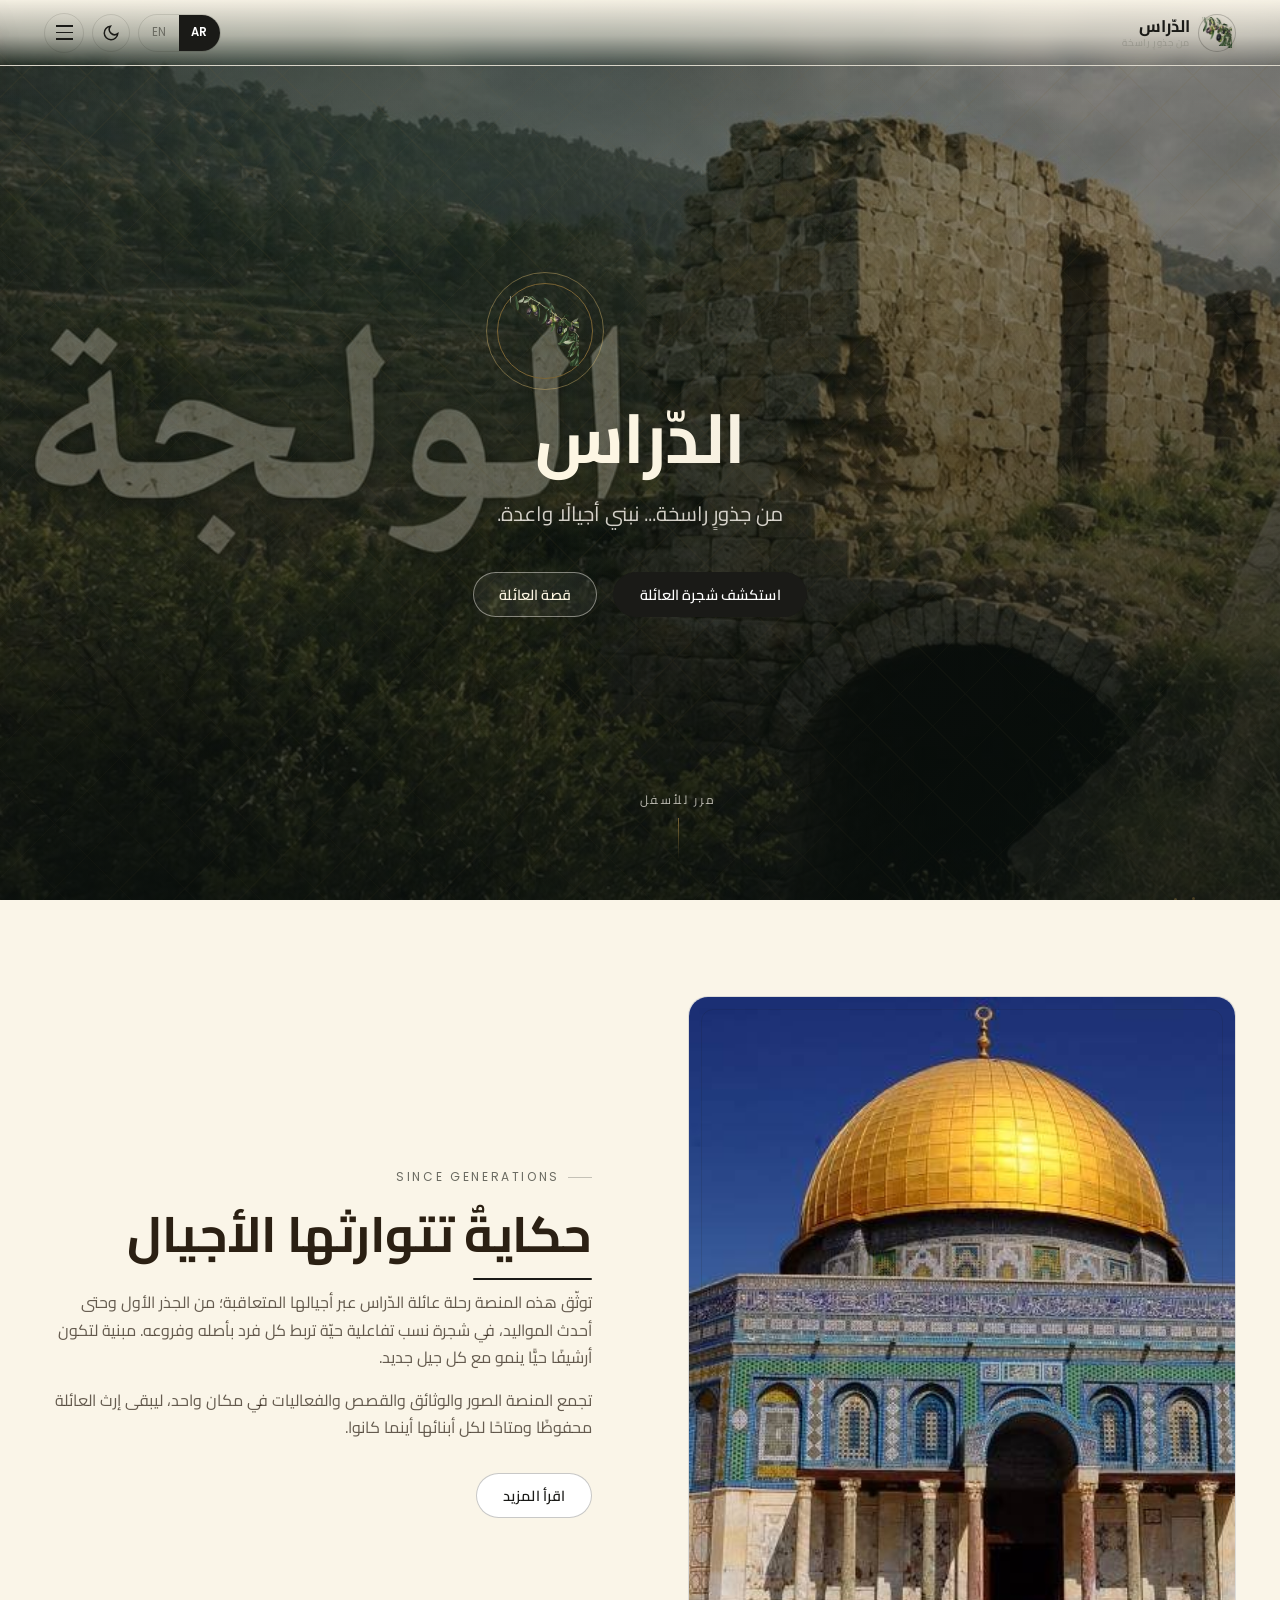
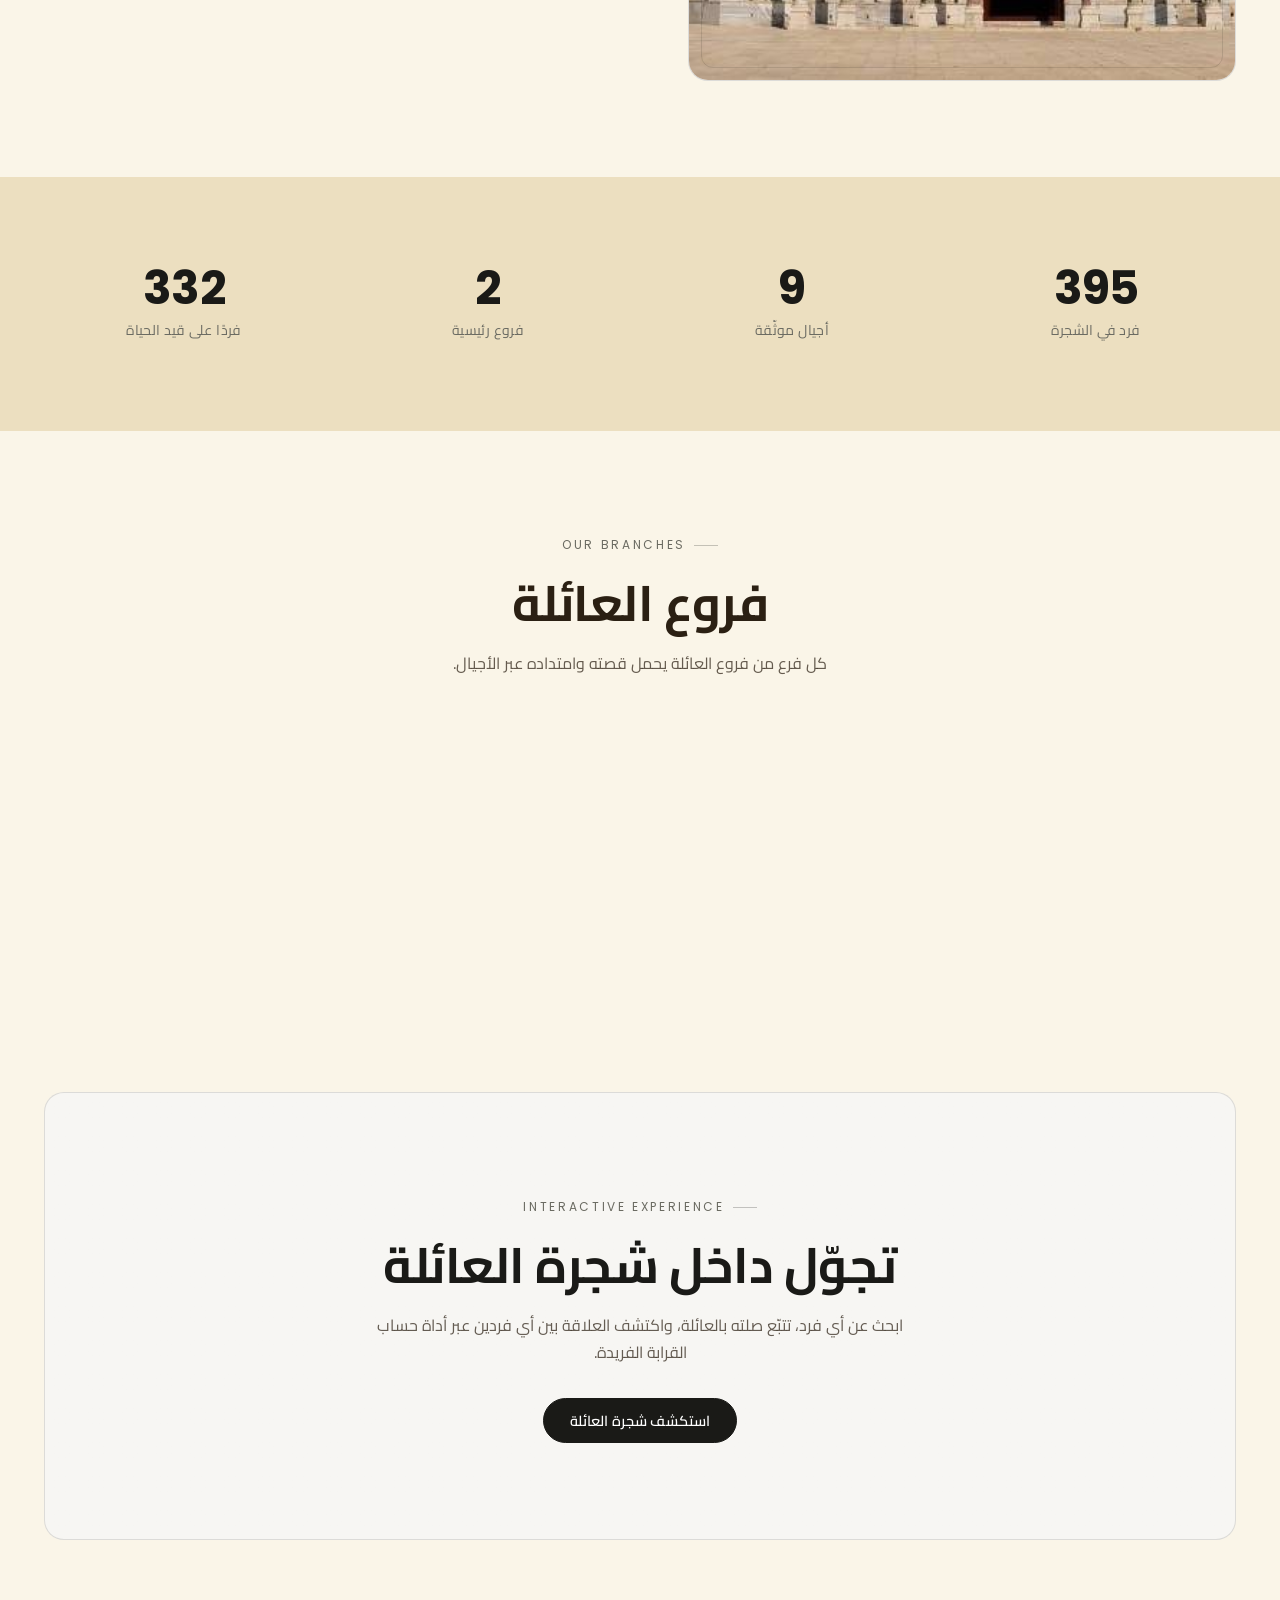
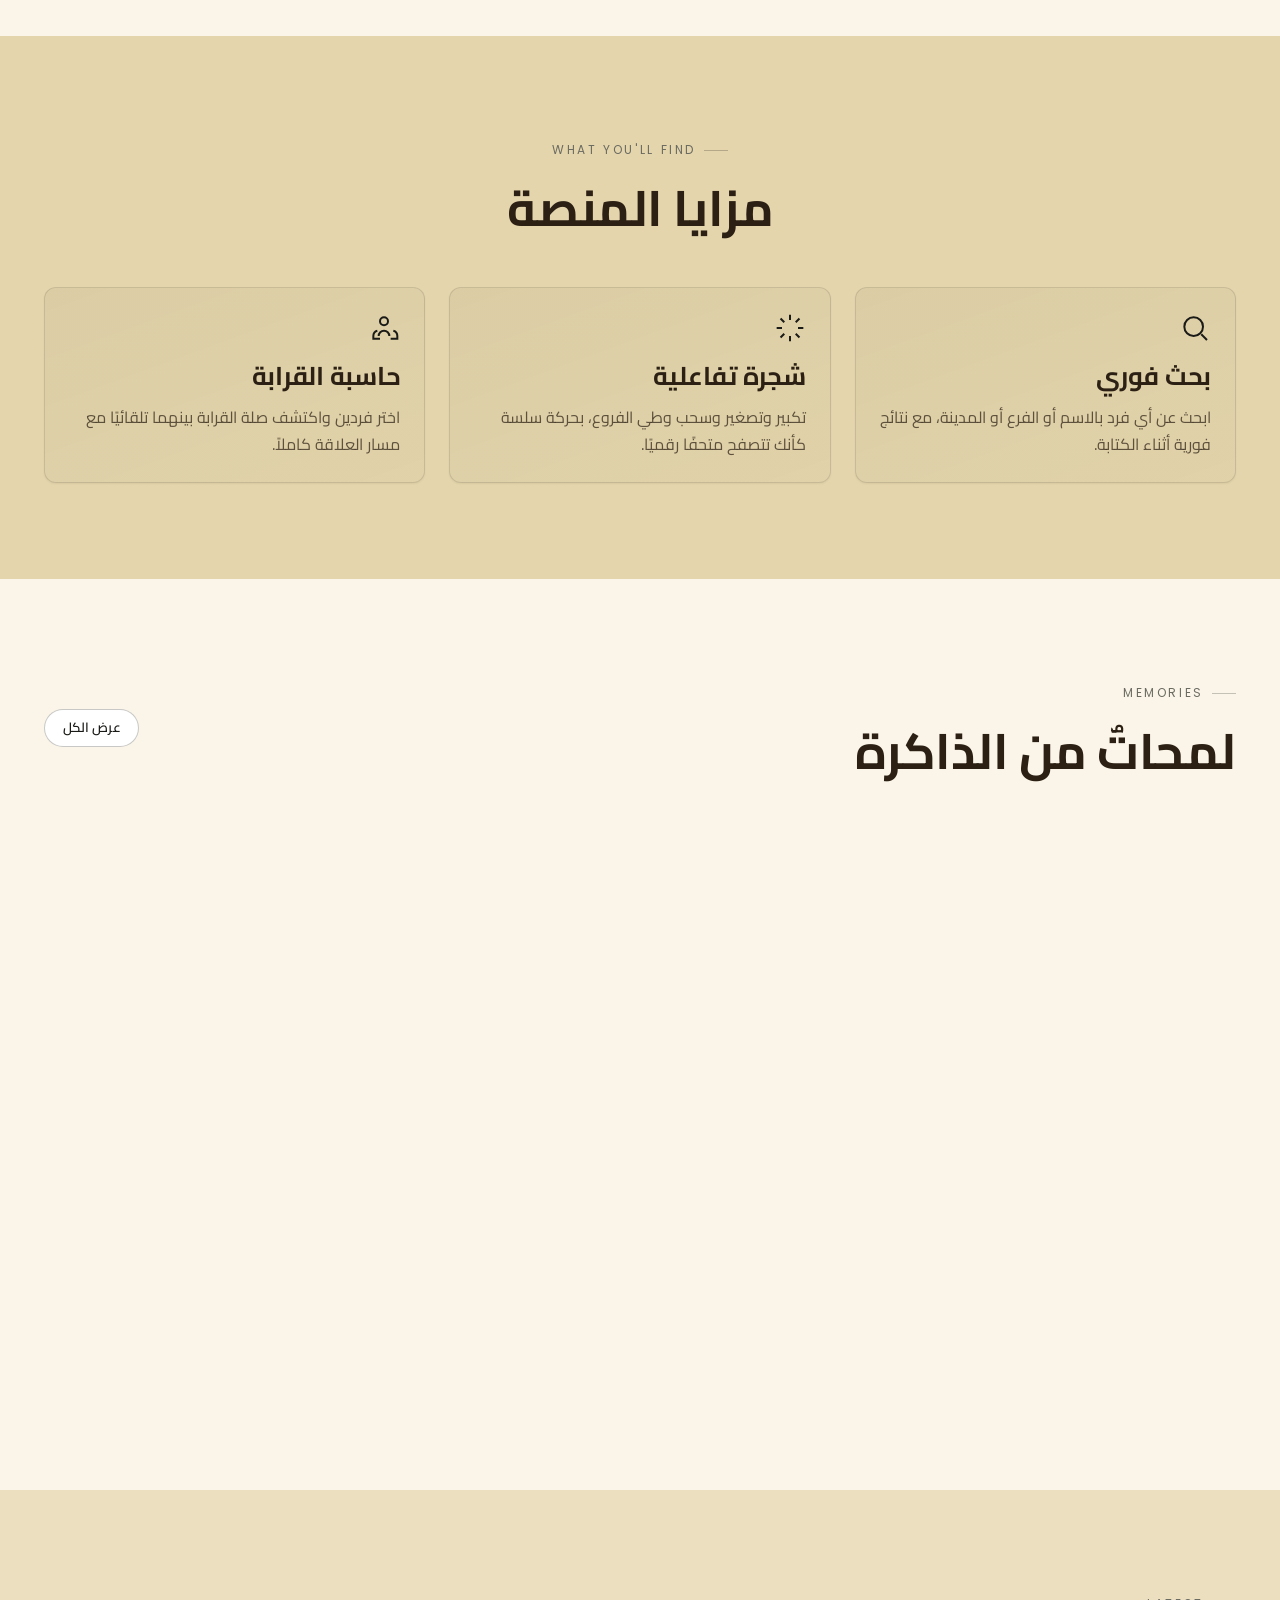
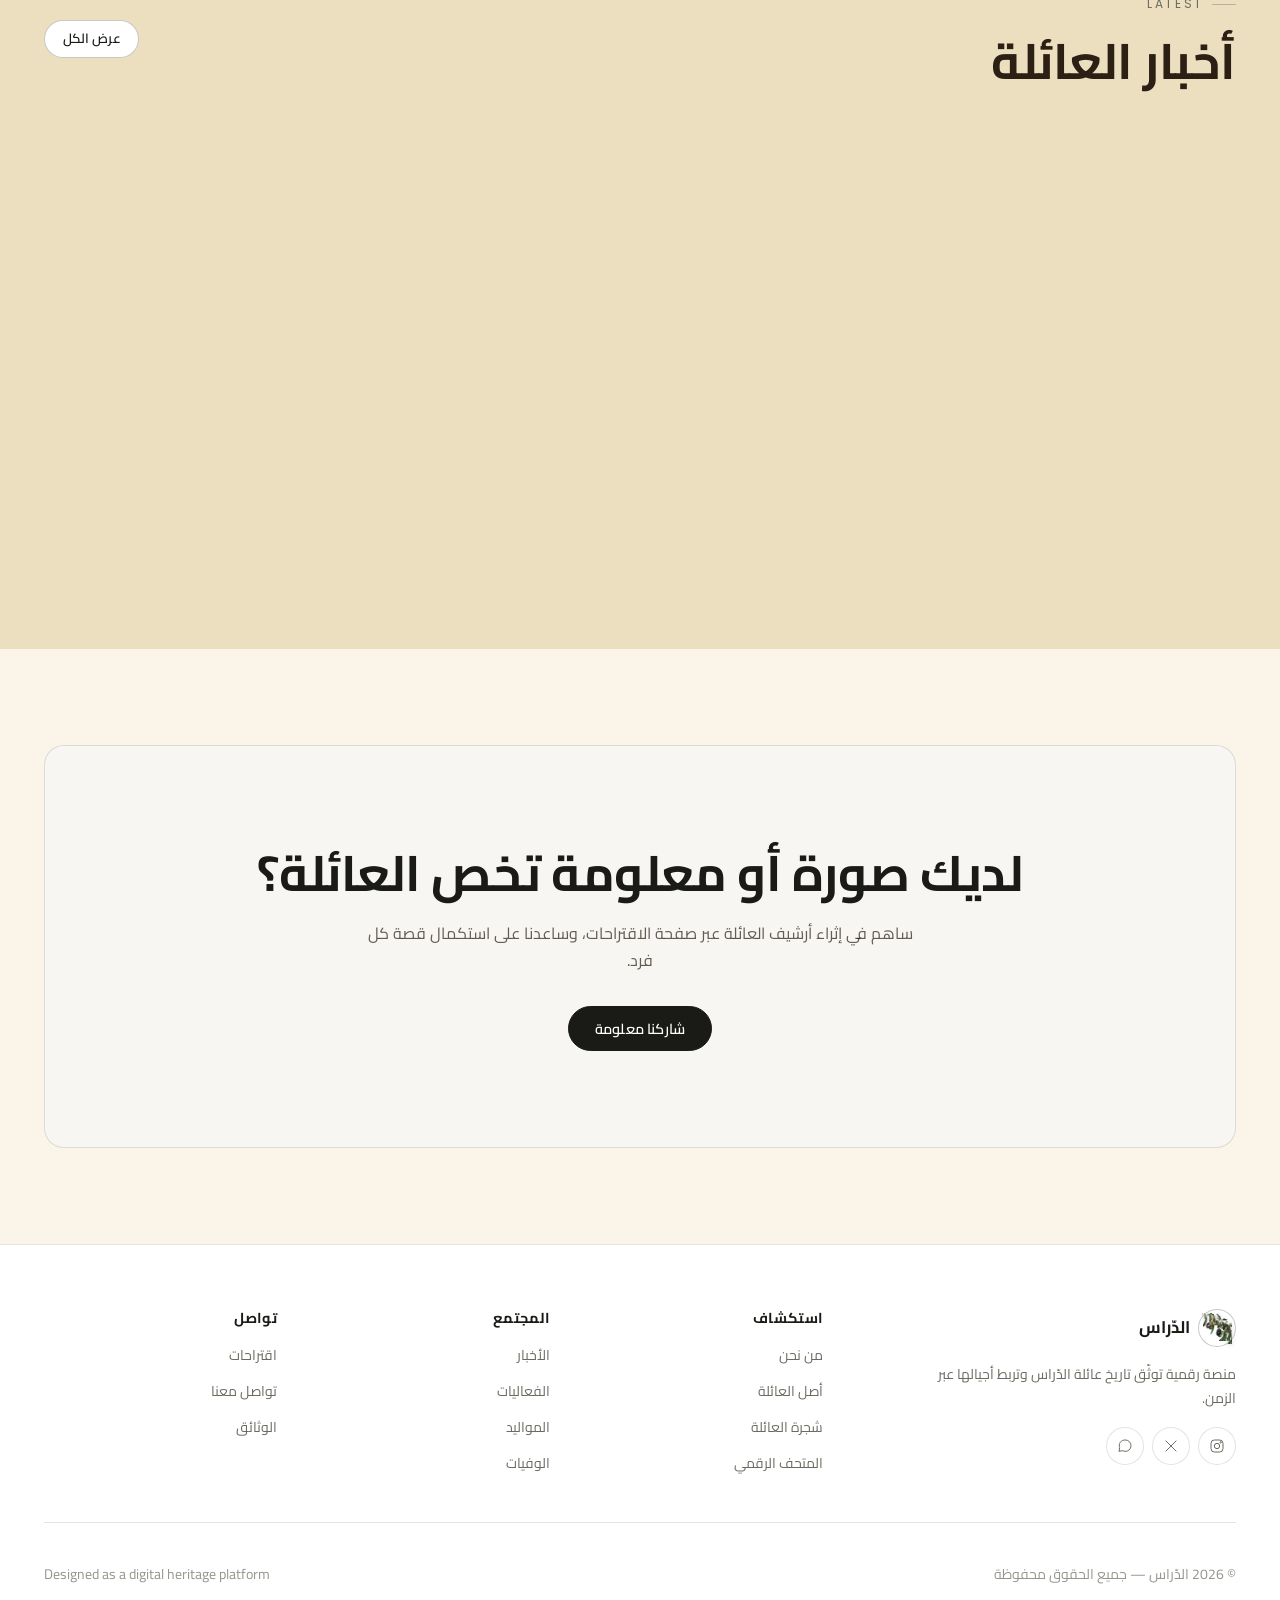
==== commit fa7694ef: "Make light the primary theme; swap in the new 100×60cm tree poster - Default theme is now "light" (h" ====
--- a/index.html
+++ b/index.html
@@ -2,11 +2,11 @@
 <html lang="ar" dir="rtl">
 <head>
 <meta charset="UTF-8">
-<script>(function(){try{var t=localStorage.getItem("drrass:theme")||"dark";document.documentElement.setAttribute("data-theme",t);}catch(e){}})();</script>
+<script>(function(){try{var t=localStorage.getItem("drrass:theme")||"light";document.documentElement.setAttribute("data-theme",t);}catch(e){}})();</script>
 <meta name="viewport" content="width=device-width, initial-scale=1.0">
 <title>الدّراس | منصة عائلة الدّراس الرقمية</title>
 <meta name="description" content="منصة رقمية توثّق تاريخ عائلة الدّراس، شجرة نسب تفاعلية تضم أجيال العائلة، معرض صور، أرشيف وثائق، وأخبار وفعاليات العائلة.">
-<meta name="theme-color" content="#0a1622">
+<meta name="theme-color" content="#faf5e8">
 
 <meta property="og:type" content="website">
 <meta property="og:title" content="الدّراس | من جذورٍ راسخة... نبني أجيالًا واعدة">
--- a/assets/css/animations.css
+++ b/assets/css/animations.css
@@ -17,7 +17,7 @@
   background:
     radial-gradient(ellipse at 30% 20%, rgba(35,95,69,0.32), transparent 55%),
     radial-gradient(ellipse at 75% 80%, rgba(200,162,77,0.12), transparent 50%),
-    linear-gradient(160deg, rgba(6,13,20,0.82) 0%, rgba(10,22,34,0.72) 45%, rgba(12,33,24,0.9) 100%),
+    linear-gradient(160deg, rgba(6,13,20,0.74) 0%, rgba(10,22,34,0.6) 45%, rgba(12,33,24,0.84) 100%),
     url("../images/hero-walaja.jpg");
   background-size: cover;
   background-position: center;
--- a/assets/css/theme-light.css
+++ b/assets/css/theme-light.css
@@ -33,7 +33,7 @@
 
 /* ---- Header ---- */
 :root[data-theme="light"] .site-header {
-  background: linear-gradient(180deg, rgba(250, 245, 232, 0.8), transparent);
+  background: linear-gradient(180deg, rgba(250, 245, 232, 0.97) 0%, rgba(250, 245, 232, 0.6) 55%, rgba(250, 245, 232, 0) 100%);
 }
 :root[data-theme="light"] .site-header.is-scrolled {
   background: rgba(250, 245, 232, 0.9);
@@ -41,22 +41,37 @@
 }
 
 /* ---- Hero ---- */
+/* The hero keeps its dark, photo-forward treatment even in the light theme —
+   a washed-out light overlay killed the Al-Walaja photo. Dark hero / light
+   body is a deliberate, common pattern. */
 :root[data-theme="light"] .hero__bg {
   background:
-    radial-gradient(ellipse at 30% 20%, rgba(180, 148, 90, 0.18), transparent 55%),
-    linear-gradient(160deg, rgba(250, 245, 232, 0.72) 0%, rgba(242, 233, 209, 0.6) 45%, rgba(236, 223, 192, 0.82) 100%),
+    radial-gradient(ellipse at 30% 20%, rgba(20, 55, 40, 0.28), transparent 55%),
+    linear-gradient(160deg, rgba(10, 18, 14, 0.52) 0%, rgba(18, 24, 20, 0.4) 45%, rgba(8, 16, 12, 0.66) 100%),
     url("../images/hero-walaja.jpg");
   background-size: cover;
   background-position: center;
   background-repeat: no-repeat;
 }
+:root[data-theme="light"] .hero__vignette {
+  background: linear-gradient(180deg, transparent 0%, rgba(10, 16, 14, 0.22) 55%, rgba(10, 16, 14, 0.5) 100%);
+}
 :root[data-theme="light"] .hero__title {
-  background: linear-gradient(100deg, #2b2013 20%, var(--color-gold-700) 50%, #2b2013 80%);
+  background: linear-gradient(100deg, #fdf6e3 20%, var(--color-gold-100) 50%, #fdf6e3 80%);
   background-size: 220% auto;
   -webkit-background-clip: text;
   background-clip: text;
+  color: transparent;
 }
-:root[data-theme="light"] .hero__crest::before { border-color: rgba(143, 109, 36, 0.35); }
+:root[data-theme="light"] .hero__subtitle { color: rgba(251, 247, 239, 0.82); }
+:root[data-theme="light"] .hero__scroll { color: rgba(251, 247, 239, 0.72); }
+:root[data-theme="light"] .hero .btn--outline {
+  color: #fdf6e3;
+  border-color: rgba(251, 247, 239, 0.45);
+  background: rgba(255, 255, 255, 0.06);
+}
+:root[data-theme="light"] .hero__crest { border-color: var(--color-gold-300); }
+:root[data-theme="light"] .hero__crest::before { border-color: rgba(230, 196, 119, 0.4); }
 
 /* ---- Memorial hero (Deaths page) ---- */
 :root[data-theme="light"] .memorial-hero {
--- a/assets/css/responsive.css
+++ b/assets/css/responsive.css
@@ -21,6 +21,30 @@
 
 /* ---- Global guard against horizontal overflow on small screens ---- */
 html, body { overflow-x: clip; max-width: 100%; }
+
+/* ---- Mobile nav drawer height fix ----
+   Once the page scrolls, `.site-header` gains `backdrop-filter`, which turns
+   it into the containing block for the fixed drawer nested inside it — so
+   `inset-block: 0` collapses to the header's own height and the menu shows
+   cut off. Below the drawer breakpoint the nav is a full-screen panel, so
+   drop the blur here (the near-opaque background reads fine without it) and
+   tighten the rows so all 13 links fit without clipping. */
+@media (max-width: 1360px) {
+  .site-header.is-scrolled {
+    backdrop-filter: none;
+    background: rgba(8, 16, 25, 0.94);
+  }
+  :root[data-theme="light"] .site-header.is-scrolled {
+    background: rgba(250, 245, 232, 0.96);
+  }
+  .main-nav {
+    padding-top: calc(var(--nav-height) + 0.85rem);
+    padding-bottom: 1.25rem;
+    overscroll-behavior: contain;
+  }
+  .main-nav__list { gap: 0; }
+  .main-nav__link { padding-block: 0.62rem; font-size: 0.98rem; }
+}
 
 /* ============================ TABLET  ≤ 980px ============================ */
 @media (max-width: 980px) {
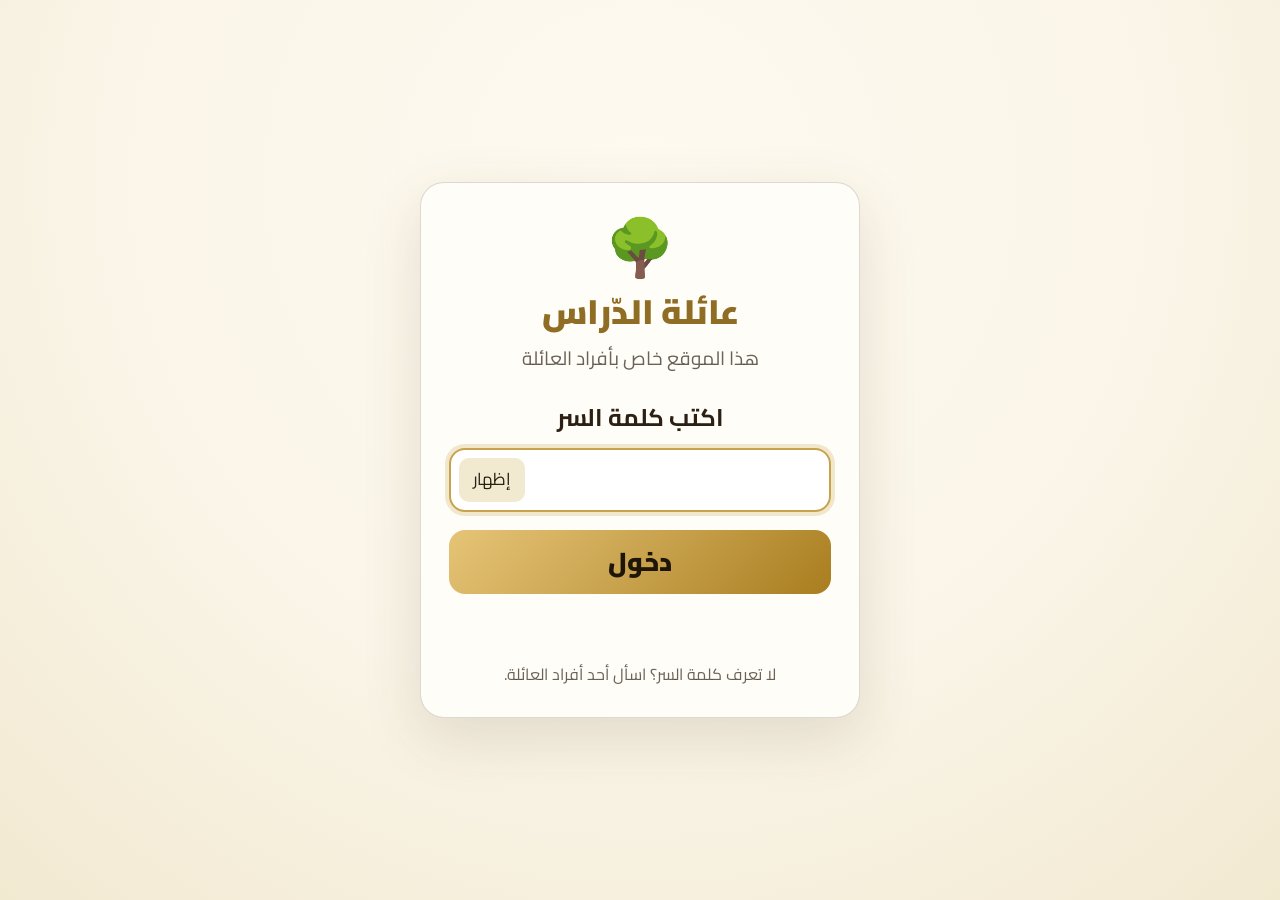
==== commit 5de20c85: "Publish the family site behind a password The site is now served as encrypted files only: each page " ====
--- a/index.html
+++ b/index.html
@@ -2,318 +2,244 @@
 <html lang="ar" dir="rtl">
 <head>
 <meta charset="UTF-8">
-<script>(function(){try{var t=localStorage.getItem("drrass:theme")||"light";document.documentElement.setAttribute("data-theme",t);}catch(e){}})();</script>
 <meta name="viewport" content="width=device-width, initial-scale=1.0">
-<title>الدّراس | منصة عائلة الدّراس الرقمية</title>
-<meta name="description" content="منصة رقمية توثّق تاريخ عائلة الدّراس، شجرة نسب تفاعلية تضم أجيال العائلة، معرض صور، أرشيف وثائق، وأخبار وفعاليات العائلة.">
+<meta name="robots" content="noindex, nofollow">
 <meta name="theme-color" content="#faf5e8">
-
-<meta property="og:type" content="website">
-<meta property="og:title" content="الدّراس | من جذورٍ راسخة... نبني أجيالًا واعدة">
-<meta property="og:description" content="منصة رقمية توثّق تاريخ عائلة الدّراس وتربط أجيالها عبر الزمن.">
-<meta property="og:locale" content="ar_AR">
-
+<title>عائلة الدّراس</title>
+<link rel="icon" href="data:image/svg+xml,<svg xmlns=%22http://www.w3.org/2000/svg%22 viewBox=%220 0 100 100%22><text y=%22.9em%22 font-size=%2290%22>🌳</text></svg>">
 <link rel="preconnect" href="https://fonts.googleapis.com">
 <link rel="preconnect" href="https://fonts.gstatic.com" crossorigin>
-<link href="https://fonts.googleapis.com/css2?family=Cairo:wght@300;400;600;700;900&family=Poppins:wght@300;400;500;600;700;800&display=swap" rel="stylesheet">
-
-<link rel="icon" href="data:image/svg+xml,<svg xmlns=%22http://www.w3.org/2000/svg%22 viewBox=%220 0 100 100%22><text y=%22.9em%22 font-size=%2290%22>🌳</text></svg>">
-
-<link rel="stylesheet" href="assets/css/variables.css">
-<link rel="stylesheet" href="assets/css/base.css">
-<link rel="stylesheet" href="assets/css/layout.css">
-<link rel="stylesheet" href="assets/css/components.css">
-<link rel="stylesheet" href="assets/css/animations.css">
-<link rel="stylesheet" href="assets/css/pages.css">
-<link rel="stylesheet" href="assets/css/rtl.css">
-<link rel="stylesheet" href="assets/css/theme-light.css">
-<link rel="stylesheet" href="assets/css/responsive.css">
-
-<script type="application/ld+json">
-{
-  "@context": "https://schema.org",
-  "@type": "Organization",
-  "name": "عائلة الدّراس",
-  "alternateName": "Al-Drrass Family",
-  "description": "منصة رقمية لتوثيق تاريخ وأنساب عائلة الدّراس"
-}
-</script>
+<link href="https://fonts.googleapis.com/css2?family=Cairo:wght@400;600;700;900&display=swap" rel="stylesheet">
+<style>
+  :root {
+    --bg: #faf5e8;
+    --card: #fffdf7;
+    --ink: #2b2013;
+    --ink-soft: rgba(43, 32, 19, 0.7);
+    --gold: #8f6d24;
+    --gold-bright: #c8a24d;
+    --line: rgba(43, 32, 19, 0.16);
+    --error: #a3271c;
+    --ok: #2f7a58;
+  }
+  * { box-sizing: border-box; }
+  html, body { margin: 0; min-height: 100%; }
+  body {
+    min-height: 100vh;
+    display: flex; align-items: center; justify-content: center;
+    padding: 24px 16px;
+    background: radial-gradient(circle at 50% 20%, #fffaf0 0%, var(--bg) 55%, #f2e9d1 100%);
+    color: var(--ink);
+    font-family: 'Cairo', 'Segoe UI', Tahoma, sans-serif;
+    font-size: 20px;
+    line-height: 1.6;
+  }
+  .card {
+    width: 100%; max-width: 440px;
+    background: var(--card);
+    border: 1px solid var(--line);
+    border-radius: 24px;
+    padding: 36px 28px 30px;
+    box-shadow: 0 20px 60px rgba(80, 60, 20, 0.14);
+    text-align: center;
+  }
+  .emblem { font-size: 56px; line-height: 1; }
+  h1 { margin: 10px 0 4px; font-size: 34px; font-weight: 900; color: var(--gold); }
+  .lead { margin: 0 0 26px; color: var(--ink-soft); font-size: 19px; }
+  label { display: block; margin-bottom: 10px; font-size: 24px; font-weight: 700; }
+  .field { position: relative; }
+  input {
+    width: 100%; height: 64px;
+    padding: 0 20px 0 96px;
+    border: 2px solid var(--line); border-radius: 16px;
+    background: #fff; color: var(--ink);
+    font: inherit; font-size: 24px; text-align: center;
+  }
+  input:focus { outline: none; border-color: var(--gold-bright); box-shadow: 0 0 0 4px rgba(200, 162, 77, 0.25); }
+  .show {
+    position: absolute; top: 50%; left: 10px; transform: translateY(-50%);
+    height: 44px; padding: 0 14px;
+    border: 0; border-radius: 10px;
+    background: #f2e9d1; color: var(--ink);
+    font: inherit; font-size: 17px; cursor: pointer;
+  }
+  button[type="submit"] {
+    width: 100%; height: 64px; margin-top: 18px;
+    border: 0; border-radius: 16px;
+    background: linear-gradient(135deg, #e6c477 0%, #c8a24d 50%, #a97d1f 100%);
+    color: #1d1508;
+    font: inherit; font-size: 26px; font-weight: 900;
+    cursor: pointer;
+  }
+  button[type="submit"]:disabled { opacity: 0.6; cursor: wait; }
+  .msg { min-height: 34px; margin: 16px 0 0; font-size: 20px; font-weight: 700; }
+  .msg.is-error { color: var(--error); }
+  .msg.is-ok { color: var(--ok); }
+  .hint { margin: 18px 0 0; font-size: 16px; color: var(--ink-soft); }
+  .shake { animation: shake 0.4s; }
+  @keyframes shake { 20%, 60% { transform: translateX(-8px); } 40%, 80% { transform: translateX(8px); } }
+  @media (prefers-reduced-motion: reduce) { .shake { animation: none; } }
+</style>
 </head>
 <body>
-
-<a href="#main" class="skip-link">تخطَّ إلى المحتوى</a>
-
-<div class="loader" aria-hidden="true">
-  <div class="loader__emblem"><img src="assets/images/emblem-olive-branch.png" alt="" class="emblem-img"></div>
-  <div class="loader__label">الدّراس</div>
-</div>
-
-<!-- ============ HEADER ============ -->
-<header class="site-header">
-  <div class="site-header__inner">
-    <a href="index.html" class="brand">
-      <span class="brand__mark"><img src="assets/images/emblem-olive-branch.png" alt="" class="emblem-img"></span>
-      <span class="brand__text">
-        <span class="brand__name" data-i18n="brand.name">الدّراس</span>
-        <span class="brand__tagline" data-i18n="brand.tagline">من جذورٍ راسخة</span>
-      </span>
-    </a>
-
-    <nav class="main-nav" id="main-nav" aria-label="التنقل الرئيسي">
-      <ul class="main-nav__list">
-        <li><a href="index.html" class="main-nav__link" data-i18n="nav.home">الرئيسية</a></li>
-        <li><a href="about.html" class="main-nav__link" data-i18n="nav.about">من نحن</a></li>
-        <li><a href="origin.html" class="main-nav__link" data-i18n="nav.origin">أصل العائلة</a></li>
-        <li><a href="tree.html" class="main-nav__link" data-i18n="nav.tree">شجرة العائلة</a></li>
-        <li><a href="gallery.html" class="main-nav__link" data-i18n="nav.gallery">معرض الصور</a></li>
-        <li><a href="museum.html" class="main-nav__link" data-i18n="nav.museum">المتحف الرقمي</a></li>
-        <li><a href="documents.html" class="main-nav__link" data-i18n="nav.documents">الوثائق</a></li>
-        <li><a href="news.html" class="main-nav__link" data-i18n="nav.news">الأخبار</a></li>
-        <li><a href="events.html" class="main-nav__link" data-i18n="nav.events">الفعاليات</a></li>
-        <li><a href="births.html" class="main-nav__link" data-i18n="nav.births">المواليد</a></li>
-        <li><a href="deaths.html" class="main-nav__link" data-i18n="nav.deaths">الوفيات</a></li>
-        <li><a href="suggestions.html" class="main-nav__link" data-i18n="nav.suggestions">اقتراحات</a></li>
-        <li><a href="contact.html" class="main-nav__link" data-i18n="nav.contact">تواصل معنا</a></li>
-      </ul>
-    </nav>
-
-    <div class="header-actions">
-      <div class="lang-switch" role="group" aria-label="اختيار اللغة">
-        <button class="lang-switch__btn" data-lang="ar">AR</button>
-        <button class="lang-switch__btn" data-lang="en">EN</button>
-      </div>
-      <button class="theme-toggle" id="theme-toggle" aria-label="تبديل المظهر" aria-pressed="false" title="فاتح / داكن">
-        <svg class="icon-sun" width="18" height="18" viewBox="0 0 24 24" fill="none" stroke="currentColor" stroke-width="2"><circle cx="12" cy="12" r="4"/><path d="M12 2v2M12 20v2M4.9 4.9l1.4 1.4M17.7 17.7l1.4 1.4M2 12h2M20 12h2M4.9 19.1l1.4-1.4M17.7 6.3l1.4-1.4"/></svg>
-        <svg class="icon-moon" width="18" height="18" viewBox="0 0 24 24" fill="none" stroke="currentColor" stroke-width="2"><path d="M21 12.8A9 9 0 1 1 11.2 3a7 7 0 0 0 9.8 9.8z"/></svg>
-      </button>
-      <button class="nav-toggle" id="nav-toggle" aria-label="فتح القائمة" aria-controls="main-nav" aria-expanded="false">
-        <span></span><span></span><span></span>
-      </button>
+<main class="card">
+  <div class="emblem" aria-hidden="true">🌳</div>
+  <h1>عائلة الدّراس</h1>
+  <p class="lead">هذا الموقع خاص بأفراد العائلة</p>
+
+  <!-- onsubmit keeps the password out of the URL even if the script below fails to load -->
+  <form id="lock-form" autocomplete="on" onsubmit="return false;">
+    <label for="password">اكتب كلمة السر</label>
+    <div class="field">
+      <input id="password" name="password" type="password" autocomplete="current-password" autocapitalize="off" autocorrect="off" spellcheck="false" required autofocus>
+      <button type="button" class="show" id="show">إظهار</button>
     </div>
-  </div>
-</header>
-<div class="nav-scrim"></div>
-
-<main id="main">
-
-  <!-- ============ HERO ============ -->
-  <section class="hero">
-    <div class="hero__bg"></div>
-    <div class="hero__pattern"></div>
-    <div class="hero__particles"></div>
-    <div class="hero__vignette"></div>
-
-    <div class="hero__content">
-      <div class="hero__crest"><img src="assets/images/emblem-olive-branch.png" alt="" class="emblem-img"></div>
-      <h1 class="hero__title" data-i18n="hero.title">الدّراس</h1>
-      <p class="hero__subtitle" data-i18n="hero.subtitle">من جذورٍ راسخة... نبني أجيالًا واعدة.</p>
-      <div class="hero__cta">
-        <a href="tree.html" class="btn btn--gold" data-i18n="hero.cta">استكشف شجرة العائلة</a>
-        <a href="about.html" class="btn btn--outline" data-i18n="hero.cta2">قصة العائلة</a>
-      </div>
-    </div>
-
-    <a href="#intro" class="hero__scroll" aria-label="مرر للأسفل">
-      <span data-i18n="hero.scroll">مرر للأسفل</span>
-      <span class="hero__scroll-line"></span>
-    </a>
-  </section>
-
-  <!-- ============ INTRO ============ -->
-  <section class="section" id="intro">
-    <div class="container intro-split">
-      <div class="intro-split__media reveal">
-        <div class="pattern-bg"></div>
-        <img class="lazy-img is-loaded" src="assets/images/landmark-jerusalem.jpg" loading="lazy" alt="قبة الصخرة في القدس الشريف — محافظة القدس، الجذر التاريخي لعائلة الدّراس" style="width:100%;height:100%;object-fit:cover;">
-        <div class="intro-split__frame"></div>
-      </div>
-      <div class="reveal reveal-delay-1">
-        <p class="eyebrow">Since Generations</p>
-        <h2 class="heading-lg gold-underline">حكايةٌ تتوارثها الأجيال</h2>
-        <p class="text-muted" style="margin-block-start:1.5rem;">
-          توثّق هذه المنصة رحلة عائلة الدّراس عبر أجيالها المتعاقبة؛ من الجذر الأول وحتى أحدث المواليد،
-          في شجرة نسب تفاعلية حيّة تربط كل فرد بأصله وفروعه. مبنية لتكون أرشيفًا حيًّا ينمو مع كل جيل جديد.
-        </p>
-        <p class="text-muted" style="margin-block-start:1rem;">
-          تجمع المنصة الصور والوثائق والقصص والفعاليات في مكان واحد، ليبقى إرث العائلة محفوظًا ومتاحًا لكل أبنائها أينما كانوا.
-        </p>
-        <a href="about.html" class="btn btn--outline" style="margin-block-start:2rem;" data-i18n="common.readMore">اقرأ المزيد</a>
-      </div>
-    </div>
-  </section>
-
-  <!-- ============ STATS ============ -->
-  <section class="section section--tight section--panel">
-    <div class="container">
-      <div class="stats-strip" id="stats-strip">
-        <div class="stat reveal"><div class="stat__value" data-counter="0">0</div><div class="stat__label">فرد في الشجرة</div></div>
-        <div class="stat reveal reveal-delay-1"><div class="stat__value" data-counter="0">0</div><div class="stat__label">أجيال موثّقة</div></div>
-        <div class="stat reveal reveal-delay-2"><div class="stat__value" data-counter="0">0</div><div class="stat__label">فروع رئيسية</div></div>
-        <div class="stat reveal reveal-delay-3"><div class="stat__value" data-counter="0">0</div><div class="stat__label">فردًا على قيد الحياة</div></div>
-      </div>
-    </div>
-  </section>
-
-  <!-- ============ BRANCHES ============ -->
-  <section class="section">
-    <div class="container">
-      <div style="text-align:center;max-width:640px;margin-inline:auto;">
-        <p class="eyebrow" style="justify-content:center;">Our Branches</p>
-        <h2 class="heading-lg">فروع العائلة</h2>
-        <p class="text-muted" style="margin-block-start:1rem;">كل فرع من فروع العائلة يحمل قصته وامتداده عبر الأجيال.</p>
-      </div>
-      <div class="grid grid--2" id="branches-grid" style="margin-block-start:3rem;"></div>
-    </div>
-  </section>
-
-  <!-- ============ TREE TEASER ============ -->
-  <section class="section">
-    <div class="container">
-      <div class="cta-band reveal">
-        <div class="pattern-bg"></div>
-        <p class="eyebrow" style="justify-content:center;">Interactive Experience</p>
-        <h2 class="heading-lg">تجوّل داخل شجرة العائلة</h2>
-        <p class="text-muted" style="max-width:560px;margin-inline:auto;margin-block-start:1rem;">
-          ابحث عن أي فرد، تتبّع صلته بالعائلة، واكتشف العلاقة بين أي فردين عبر أداة حساب القرابة الفريدة.
-        </p>
-        <a href="tree.html" class="btn btn--gold" style="margin-block-start:2rem;" data-i18n="hero.cta">استكشف شجرة العائلة</a>
-      </div>
-    </div>
-  </section>
-
-  <!-- ============ SMART FEATURES ============ -->
-  <section class="section section--light">
-    <div class="container">
-      <div style="text-align:center;max-width:640px;margin-inline:auto;">
-        <p class="eyebrow" style="justify-content:center;">What You'll Find</p>
-        <h2 class="heading-lg">مزايا المنصة</h2>
-      </div>
-      <div class="feature-strip" style="margin-block-start:3rem;">
-        <div class="card reveal">
-          <svg width="32" height="32" viewBox="0 0 24 24" fill="none" stroke="currentColor" stroke-width="1.5"><circle cx="11" cy="11" r="7"/><path d="M21 21l-4.3-4.3"/></svg>
-          <h3 class="heading-sm" style="margin-block:0.75rem;">بحث فوري</h3>
-          <p class="text-muted">ابحث عن أي فرد بالاسم أو الفرع أو المدينة، مع نتائج فورية أثناء الكتابة.</p>
-        </div>
-        <div class="card reveal reveal-delay-1">
-          <svg width="32" height="32" viewBox="0 0 24 24" fill="none" stroke="currentColor" stroke-width="1.5"><path d="M12 2v4M12 18v4M4.9 4.9l2.8 2.8M16.3 16.3l2.8 2.8M2 12h4M18 12h4M4.9 19.1l2.8-2.8M16.3 7.7l2.8-2.8"/></svg>
-          <h3 class="heading-sm" style="margin-block:0.75rem;">شجرة تفاعلية</h3>
-          <p class="text-muted">تكبير وتصغير وسحب وطي الفروع، بحركة سلسة كأنك تتصفح متحفًا رقميًا.</p>
-        </div>
-        <div class="card reveal reveal-delay-2">
-          <svg width="32" height="32" viewBox="0 0 24 24" fill="none" stroke="currentColor" stroke-width="1.5"><path d="M17 20h5v-2a4 4 0 0 0-3-3.87M9 20H4v-2a4 4 0 0 1 3-3.87M15 7a3 3 0 1 1-6 0 3 3 0 0 1 6 0zM12 14a4 4 0 0 0-4 4M16 18a4 4 0 0 0-4-4"/></svg>
-          <h3 class="heading-sm" style="margin-block:0.75rem;">حاسبة القرابة</h3>
-          <p class="text-muted">اختر فردين واكتشف صلة القرابة بينهما تلقائيًا مع مسار العلاقة كاملاً.</p>
-        </div>
-      </div>
-    </div>
-  </section>
-
-  <!-- ============ GALLERY PREVIEW ============ -->
-  <section class="section">
-    <div class="container">
-      <div class="gallery-lead">
-        <div>
-          <p class="eyebrow">Memories</p>
-          <h2 class="heading-lg">لمحاتٌ من الذاكرة</h2>
-        </div>
-        <a href="gallery.html" class="btn btn--outline btn--sm" data-i18n="common.viewAll">عرض الكل</a>
-      </div>
-      <div class="gallery-grid" id="home-gallery-grid"></div>
-    </div>
-  </section>
-
-  <!-- ============ NEWS PREVIEW ============ -->
-  <section class="section section--panel">
-    <div class="container">
-      <div class="gallery-lead">
-        <div>
-          <p class="eyebrow">Latest</p>
-          <h2 class="heading-lg">أخبار العائلة</h2>
-        </div>
-        <a href="news.html" class="btn btn--outline btn--sm" data-i18n="common.viewAll">عرض الكل</a>
-      </div>
-      <div class="grid grid--3" id="home-news-grid"></div>
-    </div>
-  </section>
-
-  <!-- ============ CTA ============ -->
-  <section class="section">
-    <div class="container">
-      <div class="cta-band reveal" style="background:linear-gradient(160deg, var(--color-navy-900), var(--color-green-900));">
-        <div class="pattern-bg"></div>
-        <h2 class="heading-lg">لديك صورة أو معلومة تخص العائلة؟</h2>
-        <p class="text-muted" style="max-width:560px;margin-inline:auto;margin-block-start:1rem;">
-          ساهم في إثراء أرشيف العائلة عبر صفحة الاقتراحات، وساعدنا على استكمال قصة كل فرد.
-        </p>
-        <a href="suggestions.html" class="btn btn--gold" style="margin-block-start:2rem;">شاركنا معلومة</a>
-      </div>
-    </div>
-  </section>
-
+    <button type="submit" id="enter">دخول</button>
+  </form>
+
+  <p class="msg" id="msg" role="status" aria-live="polite"></p>
+  <p class="hint">لا تعرف كلمة السر؟ اسأل أحد أفراد العائلة.</p>
 </main>
 
-<!-- ============ FOOTER ============ -->
-<footer class="site-footer">
-  <div class="container">
-    <div class="footer-grid">
-      <div class="footer-brand">
-        <a href="index.html" class="brand">
-          <span class="brand__mark"><img src="assets/images/emblem-olive-branch.png" alt="" class="emblem-img"></span>
-          <span class="brand__text">
-            <span class="brand__name">الدّراس</span>
-          </span>
-        </a>
-        <p data-i18n="footer.tagline">منصة رقمية توثّق تاريخ عائلة الدّراس وتربط أجيالها عبر الزمن.</p>
-        <div class="social-row">
-          <a href="#" aria-label="Instagram" class="icon-btn"><svg width="16" height="16" viewBox="0 0 24 24" fill="none" stroke="currentColor" stroke-width="1.5"><rect x="3" y="3" width="18" height="18" rx="5"/><circle cx="12" cy="12" r="4"/><circle cx="17.5" cy="6.5" r="1"/></svg></a>
-          <a href="#" aria-label="X" class="icon-btn"><svg width="16" height="16" viewBox="0 0 24 24" fill="none" stroke="currentColor" stroke-width="1.5"><path d="M4 4l16 16M20 4L4 20"/></svg></a>
-          <a href="#" aria-label="WhatsApp" class="icon-btn"><svg width="16" height="16" viewBox="0 0 24 24" fill="none" stroke="currentColor" stroke-width="1.5"><path d="M21 11.5a8.38 8.38 0 0 1-8.5 8.5 8.5 8.5 0 0 1-4-1L3 20l1-5.5A8.38 8.38 0 0 1 12.5 3a8.5 8.5 0 0 1 8.5 8.5z"/></svg></a>
-        </div>
-      </div>
-      <div class="footer-col">
-        <h4 data-i18n="footer.explore">استكشاف</h4>
-        <ul>
-          <li><a href="about.html" data-i18n="nav.about">من نحن</a></li>
-          <li><a href="origin.html" data-i18n="nav.origin">أصل العائلة</a></li>
-          <li><a href="tree.html" data-i18n="nav.tree">شجرة العائلة</a></li>
-          <li><a href="museum.html" data-i18n="nav.museum">المتحف الرقمي</a></li>
-        </ul>
-      </div>
-      <div class="footer-col">
-        <h4 data-i18n="footer.community">المجتمع</h4>
-        <ul>
-          <li><a href="news.html" data-i18n="nav.news">الأخبار</a></li>
-          <li><a href="events.html" data-i18n="nav.events">الفعاليات</a></li>
-          <li><a href="births.html" data-i18n="nav.births">المواليد</a></li>
-          <li><a href="deaths.html" data-i18n="nav.deaths">الوفيات</a></li>
-        </ul>
-      </div>
-      <div class="footer-col">
-        <h4 data-i18n="footer.contact">تواصل</h4>
-        <ul>
-          <li><a href="suggestions.html" data-i18n="nav.suggestions">اقتراحات</a></li>
-          <li><a href="contact.html" data-i18n="nav.contact">تواصل معنا</a></li>
-          <li><a href="documents.html" data-i18n="nav.documents">الوثائق</a></li>
-        </ul>
-      </div>
-    </div>
-    <div class="footer-bottom">
-      <span>© <span id="footer-year"></span> الدّراس — <span data-i18n="footer.rights">جميع الحقوق محفوظة</span></span>
-      <span>Designed as a digital heritage platform</span>
-    </div>
-  </div>
-</footer>
-
-<button class="back-to-top" aria-label="العودة للأعلى" data-i18n-attr="aria-label:backToTop">
-  <svg width="18" height="18" viewBox="0 0 24 24" fill="none" stroke="currentColor" stroke-width="2"><path d="M12 19V5M5 12l7-7 7 7"/></svg>
-</button>
-
-<script>document.getElementById('footer-year').textContent = new Date().getFullYear();</script>
-<script src="assets/js/avatar.js"></script>
-<script src="assets/js/data-loader.js"></script>
-<script src="assets/js/i18n.js"></script>
-<script src="assets/js/theme.js"></script>
-<script src="assets/js/main.js"></script>
-<script src="assets/js/home.js"></script>
+<script>
+(function () {
+  'use strict';
+
+  // relative path from this page to the site root (filled in by encrypt-site.js)
+  var ROOT = '';
+
+  var form = document.getElementById('lock-form');
+  var input = document.getElementById('password');
+  var enterBtn = document.getElementById('enter');
+  var showBtn = document.getElementById('show');
+  var msg = document.getElementById('msg');
+
+  function say(text, kind) {
+    msg.textContent = text;
+    msg.className = 'msg' + (kind ? ' is-' + kind : '');
+  }
+
+  function busy(on, text) {
+    enterBtn.disabled = on;
+    input.disabled = on;
+    if (text) say(text, null);
+  }
+
+  showBtn.addEventListener('click', function () {
+    var hidden = input.type === 'password';
+    input.type = hidden ? 'text' : 'password';
+    showBtn.textContent = hidden ? 'إخفاء' : 'إظهار';
+    input.focus();
+  });
+
+  var supported = 'serviceWorker' in navigator && window.crypto && crypto.subtle && window.indexedDB && window.Promise;
+  if (!supported) {
+    form.hidden = true;
+    say('هذا المتصفح لا يفتح الموقع. افتح الرابط في متصفح Chrome أو Safari (وليس من داخل فيسبوك أو نافذة خاصة).', 'error');
+    return;
+  }
+
+  // Same forgiving rules as encrypt-site.js: hamza forms, ة/ه, ى/ي, tashkeel,
+  // Arabic or English digits, capitals, spaces and dashes don't matter.
+  function normalizePassword(text) {
+    return String(text).normalize('NFKD')
+      .replace(/[̀-ًͯ-ٰٟـ]/g, '')
+      .replace(/[٠-٩]/g, function (d) { return String(d.charCodeAt(0) - 0x0660); })
+      .replace(/[۰-۹]/g, function (d) { return String(d.charCodeAt(0) - 0x06F0); })
+      .replace(/ٱ/g, 'ا').replace(/[ىی]/g, 'ي').replace(/ة/g, 'ه')
+      .replace(/ک/g, 'ك').replace(/ء/g, '')
+      .toLowerCase()
+      .replace(/[^\p{L}\p{N}]/gu, '');
+  }
+
+  function fromBase64(b64) {
+    var bin = atob(b64), out = new Uint8Array(bin.length);
+    for (var i = 0; i < bin.length; i++) out[i] = bin.charCodeAt(i);
+    return out;
+  }
+
+  function idb(mode, fn) {
+    return new Promise(function (resolve, reject) {
+      var open = indexedDB.open('drrass-lock', 1);
+      open.onupgradeneeded = function () { open.result.createObjectStore('kv'); };
+      open.onerror = function () { reject(open.error); };
+      open.onsuccess = function () {
+        var tx = open.result.transaction('kv', mode);
+        var req = fn(tx.objectStore('kv'));
+        tx.oncomplete = function () { resolve(req && req.result); };
+        tx.onerror = function () { reject(tx.error); };
+      };
+    });
+  }
+  var getKey = function () { return idb('readonly', function (s) { return s.get('key'); }); };
+  var setKey = function (key) { return idb('readwrite', function (s) { return s.put(key, 'key'); }); };
+
+  var metaPromise = fetch(ROOT + 'enc/meta.json', { cache: 'no-cache' }).then(function (r) { return r.json(); });
+  var manifestPromise = fetch(ROOT + 'enc/manifest.bin', { cache: 'no-cache' }).then(function (r) { return r.arrayBuffer(); });
+  var registration = navigator.serviceWorker.register(ROOT + 'sw.js');
+
+  async function deriveKey(password) {
+    var meta = await metaPromise;
+    var base = await crypto.subtle.importKey('raw', new TextEncoder().encode(normalizePassword(password)), 'PBKDF2', false, ['deriveKey']);
+    return crypto.subtle.deriveKey(
+      { name: 'PBKDF2', hash: 'SHA-256', salt: fromBase64(meta.salt), iterations: meta.iterations },
+      base, { name: 'AES-GCM', length: 256 }, false, ['decrypt']
+    );
+  }
+
+  // a key is right if it opens the encrypted file list (AES-GCM rejects anything else)
+  async function opens(key) {
+    try {
+      var buf = new Uint8Array(await manifestPromise);
+      await crypto.subtle.decrypt({ name: 'AES-GCM', iv: buf.slice(0, 12) }, key, buf.slice(12));
+      return true;
+    } catch (e) {
+      return false;
+    }
+  }
+
+  async function handOver() {
+    busy(true);
+    say('✓ تم، جارٍ فتح الموقع…', 'ok');
+    var reg = await registration;
+    await navigator.serviceWorker.ready;
+    if (reg.active) reg.active.postMessage('reset');
+    // guard against a reload loop if the worker can't serve the page for some reason
+    var last = Number(sessionStorage.getItem('drrass-unlock') || 0);
+    if (Date.now() - last < 10000) {
+      busy(false);
+      say('تعذّر فتح الموقع. أغلق الصفحة وافتحها من جديد.', 'error');
+      return;
+    }
+    sessionStorage.setItem('drrass-unlock', String(Date.now()));
+    location.reload();
+  }
+
+  form.addEventListener('submit', async function (e) {
+    e.preventDefault();
+    if (!input.value.trim()) return;
+    busy(true, 'لحظة من فضلك…');
+    try {
+      var key = await deriveKey(input.value);
+      if (await opens(key)) {
+        await setKey(key);
+        return handOver();
+      }
+      busy(false);
+      say('كلمة السر غير صحيحة، حاول مرة ثانية', 'error');
+      form.classList.remove('shake'); void form.offsetWidth; form.classList.add('shake');
+      input.select();
+    } catch (err) {
+      busy(false);
+      say('حدث خطأ في الاتصال، حاول مرة ثانية', 'error');
+    }
+  });
+
+  // already unlocked on this device (e.g. after a hard refresh)? go straight in
+  getKey().then(function (key) {
+    return key && opens(key).then(function (ok) { if (ok) handOver(); });
+  }).catch(function () { /* nothing saved yet */ });
+})();
+</script>
 </body>
 </html>
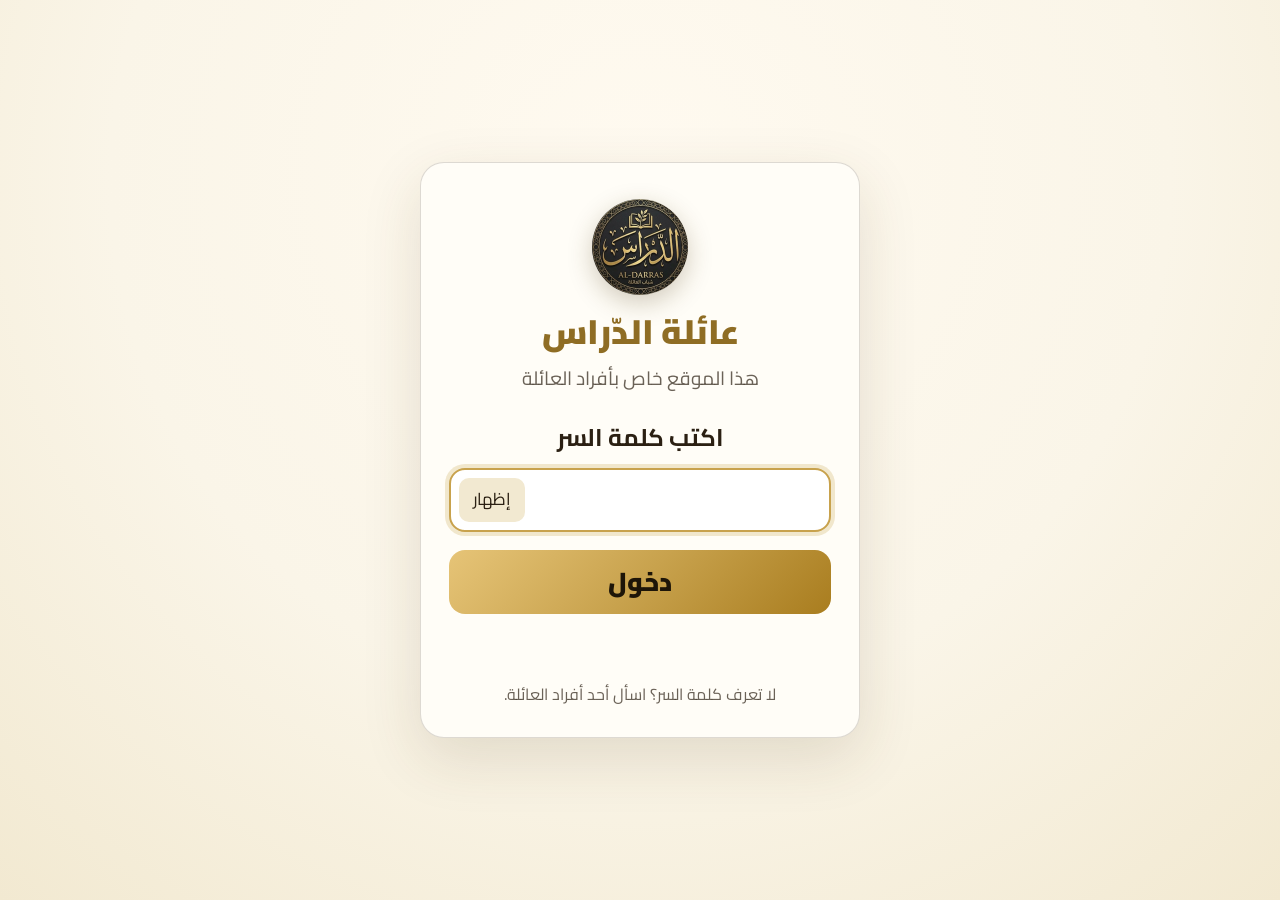
==== commit 18d588b5: "Family logo as site icon; Al-Drrass roots in Al-Walaja; fill empty sections - The family logo is now" ====
--- a/index.html
+++ b/index.html
@@ -6,7 +6,9 @@
 <meta name="robots" content="noindex, nofollow">
 <meta name="theme-color" content="#faf5e8">
 <title>عائلة الدّراس</title>
-<link rel="icon" href="data:image/svg+xml,<svg xmlns=%22http://www.w3.org/2000/svg%22 viewBox=%220 0 100 100%22><text y=%22.9em%22 font-size=%2290%22>🌳</text></svg>">
+<link rel="icon" type="image/png" sizes="32x32" href="favicon-32.png">
+<link rel="icon" type="image/png" sizes="192x192" href="favicon-192.png">
+<link rel="apple-touch-icon" href="apple-touch-icon.png">
 <link rel="preconnect" href="https://fonts.googleapis.com">
 <link rel="preconnect" href="https://fonts.gstatic.com" crossorigin>
 <link href="https://fonts.googleapis.com/css2?family=Cairo:wght@400;600;700;900&display=swap" rel="stylesheet">
@@ -43,7 +45,7 @@
     box-shadow: 0 20px 60px rgba(80, 60, 20, 0.14);
     text-align: center;
   }
-  .emblem { font-size: 56px; line-height: 1; }
+  .emblem { display: block; width: 96px; height: 96px; margin: 0 auto; border-radius: 50%; box-shadow: 0 8px 24px rgba(80, 60, 20, 0.25); }
   h1 { margin: 10px 0 4px; font-size: 34px; font-weight: 900; color: var(--gold); }
   .lead { margin: 0 0 26px; color: var(--ink-soft); font-size: 19px; }
   label { display: block; margin-bottom: 10px; font-size: 24px; font-weight: 700; }
@@ -83,7 +85,7 @@
 </head>
 <body>
 <main class="card">
-  <div class="emblem" aria-hidden="true">🌳</div>
+  <img class="emblem" src="favicon-192.png" alt="" width="96" height="96">
   <h1>عائلة الدّراس</h1>
   <p class="lead">هذا الموقع خاص بأفراد العائلة</p>
 
@@ -101,12 +103,14 @@
   <p class="hint">لا تعرف كلمة السر؟ اسأل أحد أفراد العائلة.</p>
 </main>
 
+
 <script>
 (function () {
   'use strict';
 
   // relative path from this page to the site root (filled in by encrypt-site.js)
   var ROOT = '';
+  var rootHref = new URL(ROOT || './', location.href).href; // the site folder, never the page itself
 
   var form = document.getElementById('lock-form');
   var input = document.getElementById('password');
@@ -132,10 +136,10 @@
     input.focus();
   });
 
-  var supported = 'serviceWorker' in navigator && window.crypto && crypto.subtle && window.indexedDB && window.Promise;
+  var supported = window.crypto && crypto.subtle && window.Promise && window.TextDecoder && window.DOMParser;
   if (!supported) {
     form.hidden = true;
-    say('هذا المتصفح لا يفتح الموقع. افتح الرابط في متصفح Chrome أو Safari (وليس من داخل فيسبوك أو نافذة خاصة).', 'error');
+    say('هذا المتصفح قديم ولا يفتح الموقع. افتح الرابط في متصفح Chrome أو Safari.', 'error');
     return;
   }
 
@@ -149,7 +153,10 @@
       .replace(/ٱ/g, 'ا').replace(/[ىی]/g, 'ي').replace(/ة/g, 'ه')
       .replace(/ک/g, 'ك').replace(/ء/g, '')
       .toLowerCase()
-      .replace(/[^\p{L}\p{N}]/gu, '');
+      .replace(/و/g, '') // the letter و is ignored, so a phrase works with or without "and"
+      .split(/[^\p{L}\p{N}]+/u)
+      .map(function (word) { return word.replace(/^ال(?=..)/, ''); }) // a leading ال is ignored
+      .join('');
   }
 
   function fromBase64(b64) {
@@ -171,12 +178,22 @@
       };
     });
   }
-  var getKey = function () { return idb('readonly', function (s) { return s.get('key'); }); };
-  var setKey = function (key) { return idb('readwrite', function (s) { return s.put(key, 'key'); }); };
+  function getKey() {
+    try { return idb('readonly', function (s) { return s.get('key'); }); } catch (e) { return Promise.resolve(null); }
+  }
+  function setKey(key) {
+    try { return idb('readwrite', function (s) { return s.put(key, 'key'); }).catch(function () {}); } catch (e) { return Promise.resolve(); }
+  }
 
   var metaPromise = fetch(ROOT + 'enc/meta.json', { cache: 'no-cache' }).then(function (r) { return r.json(); });
   var manifestPromise = fetch(ROOT + 'enc/manifest.bin', { cache: 'no-cache' }).then(function (r) { return r.arrayBuffer(); });
-  var registration = navigator.serviceWorker.register(ROOT + 'sw.js');
+
+  // Normal browsers decrypt in a service worker (sw.js). In-app browsers
+  // (WhatsApp, Facebook, …) and private windows often can't run one; there
+  // this page decrypts and shows the requested page itself (showHere).
+  var registration = ('serviceWorker' in navigator)
+    ? navigator.serviceWorker.register(ROOT + 'sw.js').catch(function () { return null; })
+    : Promise.resolve(null);
 
   async function deriveKey(password) {
     var meta = await metaPromise;
@@ -198,22 +215,208 @@
     }
   }
 
-  async function handOver() {
+  function within(ms, promise) {
+    return Promise.race([promise, new Promise(function (resolve) { setTimeout(function () { resolve(null); }, ms); })]);
+  }
+
+  async function openSite(key) {
     busy(true);
     say('✓ تم، جارٍ فتح الموقع…', 'ok');
     var reg = await registration;
-    await navigator.serviceWorker.ready;
-    if (reg.active) reg.active.postMessage('reset');
-    // guard against a reload loop if the worker can't serve the page for some reason
     var last = Number(sessionStorage.getItem('drrass-unlock') || 0);
-    if (Date.now() - last < 10000) {
+    var justReloaded = Date.now() - last < 10000; // the worker already had its chance and didn't serve the page
+    if (reg && !justReloaded && await within(5000, navigator.serviceWorker.ready)) {
+      if (reg.active) reg.active.postMessage('reset');
+      sessionStorage.setItem('drrass-unlock', String(Date.now()));
+      location.reload();
+      return;
+    }
+    try {
+      await showHere(key);
+    } catch (err) {
       busy(false);
       say('تعذّر فتح الموقع. أغلق الصفحة وافتحها من جديد.', 'error');
-      return;
-    }
-    sessionStorage.setItem('drrass-unlock', String(Date.now()));
-    location.reload();
-  }
+    }
+  }
+
+  // ---------------------------------------------------------------------
+  // Without a service worker: decrypt the page, inline its scripts, styles
+  // and images, and write it over this lock page.
+  // ---------------------------------------------------------------------
+
+  // Self-contained (no outer variables): it is also injected as source into
+  // the shown page, so data requests keep working there.
+  function createVault(rootHref, key) {
+    var TYPES = {
+      css: 'text/css', js: 'text/javascript', json: 'application/json', html: 'text/html', txt: 'text/plain',
+      svg: 'image/svg+xml', png: 'image/png', jpg: 'image/jpeg', jpeg: 'image/jpeg', gif: 'image/gif',
+      webp: 'image/webp', ico: 'image/x-icon', pdf: 'application/pdf', mp4: 'video/mp4',
+    };
+    var MEDIA = /\.(svg|png|jpe?g|gif|webp|ico|pdf|mp4)$/i;
+
+    function storedKey() {
+      return new Promise(function (resolve, reject) {
+        var open = indexedDB.open('drrass-lock', 1);
+        open.onupgradeneeded = function () { open.result.createObjectStore('kv'); };
+        open.onerror = function () { reject(open.error); };
+        open.onsuccess = function () {
+          var req = open.result.transaction('kv', 'readonly').objectStore('kv').get('key');
+          req.onsuccess = function () { resolve(req.result); };
+          req.onerror = function () { reject(req.error); };
+        };
+      });
+    }
+    function decrypt(k, buffer) {
+      var bytes = new Uint8Array(buffer);
+      return crypto.subtle.decrypt({ name: 'AES-GCM', iv: bytes.slice(0, 12) }, k, bytes.slice(12));
+    }
+    var ready = (key ? Promise.resolve(key) : storedKey()).then(function (k) {
+      return fetch(rootHref + 'enc/manifest.bin').then(function (r) { return r.arrayBuffer(); })
+        .then(function (buf) { return decrypt(k, buf); })
+        .then(function (plain) { return { key: k, files: JSON.parse(new TextDecoder().decode(plain)).files }; });
+    });
+
+    function type(path) { return TYPES[path.split('.').pop().toLowerCase()] || 'application/octet-stream'; }
+
+    // absolute URL -> path inside the site ("assets/js/tree.js"), or null
+    function sitePath(href) {
+      if (href.indexOf(rootHref) !== 0) return null;
+      var path = decodeURIComponent(href.slice(rootHref.length).split(/[?#]/)[0]);
+      return (path === '' || path.slice(-1) === '/') ? path + 'index.html' : path;
+    }
+
+    var reads = {};
+    function read(path) {
+      if (!reads[path]) {
+        reads[path] = ready.then(function (s) {
+          var blob = s.files[path];
+          if (!blob) return null;
+          return fetch(rootHref + 'enc/' + blob).then(function (r) { return r.ok ? r.arrayBuffer() : null; })
+            .then(function (buf) { return buf && decrypt(s.key, buf); });
+        });
+      }
+      return reads[path];
+    }
+    function text(path) {
+      return read(path).then(function (buf) { return buf && new TextDecoder().decode(buf); });
+    }
+    var dataUrls = {};
+    function dataUrl(path) {
+      if (!dataUrls[path]) {
+        dataUrls[path] = read(path).then(function (buf) {
+          if (!buf) return null;
+          var bytes = new Uint8Array(buf), bin = '';
+          for (var i = 0; i < bytes.length; i += 32768) bin += String.fromCharCode.apply(null, bytes.subarray(i, i + 32768));
+          return 'data:' + type(path) + ';base64,' + btoa(bin);
+        });
+      }
+      return dataUrls[path];
+    }
+    // url as written in a page/CSS/JSON, resolved against base -> data: URL, or null if not a site file
+    function inline(url, base) {
+      if (!url || /^(data:|blob:|#)/i.test(url)) return Promise.resolve(null);
+      var path = null;
+      try { path = sitePath(new URL(url, base).href); } catch (e) { /* not a URL */ }
+      return path ? dataUrl(path) : Promise.resolve(null);
+    }
+    function inlineCss(css, base) {
+      var found = [];
+      css.replace(/url\(\s*(['"]?)([^'")]+)\1\s*\)/g, function (m, q, url) { found.push(url); return m; });
+      return Promise.all(found.map(function (url) { return inline(url, base); })).then(function (urls) {
+        var i = 0;
+        return css.replace(/url\(\s*(['"]?)([^'")]+)\1\s*\)/g, function (m) { var u = urls[i++]; return u ? 'url("' + u + '")' : m; });
+      });
+    }
+    // image paths inside JSON data (gallery, documents, …) -> data: URLs
+    function inlineJson(value, base) {
+      if (typeof value === 'string') {
+        return MEDIA.test(value) ? inline(value, base).then(function (u) { return u || value; }) : Promise.resolve(value);
+      }
+      if (value && typeof value === 'object') {
+        var keys = Object.keys(value);
+        return Promise.all(keys.map(function (k) { return inlineJson(value[k], base); })).then(function (vals) {
+          keys.forEach(function (k, i) { value[k] = vals[i]; });
+          return value;
+        });
+      }
+      return Promise.resolve(value);
+    }
+
+    return { ready: ready, sitePath: sitePath, read: read, text: text, type: type, inline: inline, inlineCss: inlineCss, inlineJson: inlineJson };
+  }
+
+  // Runs inside the shown page: answers fetch() for site files from the vault.
+  function installFetchShim() {
+    var vault = window.__drrassVault;
+    var nativeFetch = window.fetch.bind(window);
+    window.fetch = function (input, init) {
+      var url = typeof input === 'string' ? input : (input && input.url);
+      var method = (init && init.method) || (input && input.method) || 'GET';
+      var path = url && method.toUpperCase() === 'GET' && vault.sitePath(new URL(url, location.href).href);
+      if (!path) return nativeFetch(input, init);
+      return vault.read(path).then(function (buf) {
+        if (!buf) return nativeFetch(input, init);
+        if (!/\.json$/i.test(path)) return new Response(buf, { headers: { 'Content-Type': vault.type(path) } });
+        return vault.inlineJson(JSON.parse(new TextDecoder().decode(buf)), location.href).then(function (data) {
+          return new Response(JSON.stringify(data), { headers: { 'Content-Type': 'application/json' } });
+        });
+      });
+    };
+  }
+
+  async function showHere(key) {
+    var vault = createVault(rootHref, key);
+    window.__drrassVault = vault;
+    var pageUrl = location.href;
+    var html = await vault.text(vault.sitePath(pageUrl.split(/[?#]/)[0]));
+    if (html == null) throw new Error('page not found');
+    var doc = new DOMParser().parseFromString(html, 'text/html');
+    var jobs = [];
+
+    doc.querySelectorAll('script[src]').forEach(function (el) {
+      var path = vault.sitePath(new URL(el.getAttribute('src'), pageUrl).href);
+      if (!path) return;
+      jobs.push(vault.text(path).then(function (code) {
+        if (code == null) return;
+        el.removeAttribute('src');
+        el.textContent = code.replace(/<\/script/gi, '<\\/script');
+      }));
+    });
+    doc.querySelectorAll('link[rel~="stylesheet"][href]').forEach(function (el) {
+      var href = new URL(el.getAttribute('href'), pageUrl).href;
+      var path = vault.sitePath(href);
+      if (!path) return;
+      jobs.push(vault.text(path).then(function (css) { return css == null ? null : vault.inlineCss(css, href); }).then(function (css) {
+        if (css == null) return;
+        var style = doc.createElement('style');
+        style.textContent = css;
+        el.replaceWith(style);
+      }));
+    });
+    doc.querySelectorAll('img[src], source[src], video[src], audio[src], video[poster]').forEach(function (el) {
+      ['src', 'poster'].forEach(function (attr) {
+        if (!el.hasAttribute(attr)) return;
+        jobs.push(vault.inline(el.getAttribute(attr), pageUrl).then(function (u) { if (u) el.setAttribute(attr, u); }));
+      });
+    });
+    doc.querySelectorAll('[style*="url("]').forEach(function (el) {
+      jobs.push(vault.inlineCss(el.getAttribute('style'), pageUrl).then(function (css) { el.setAttribute('style', css); }));
+    });
+    doc.querySelectorAll('style').forEach(function (el) {
+      jobs.push(vault.inlineCss(el.textContent, pageUrl).then(function (css) { el.textContent = css; }));
+    });
+    await Promise.all(jobs);
+
+    var shim = doc.createElement('script');
+    shim.textContent = 'window.__drrassVault = window.__drrassVault || (' + createVault + ')(' + JSON.stringify(rootHref) + ');(' + installFetchShim + ')();';
+    doc.head.insertBefore(shim, doc.head.firstChild);
+
+    document.open();
+    document.write('<!DOCTYPE html>' + doc.documentElement.outerHTML);
+    document.close();
+  }
+
+  // ---------------------------------------------------------------------
 
   form.addEventListener('submit', async function (e) {
     e.preventDefault();
@@ -223,7 +426,7 @@
       var key = await deriveKey(input.value);
       if (await opens(key)) {
         await setKey(key);
-        return handOver();
+        return openSite(key);
       }
       busy(false);
       say('كلمة السر غير صحيحة، حاول مرة ثانية', 'error');
@@ -235,9 +438,9 @@
     }
   });
 
-  // already unlocked on this device (e.g. after a hard refresh)? go straight in
+  // already unlocked on this device? go straight in
   getKey().then(function (key) {
-    return key && opens(key).then(function (ok) { if (ok) handOver(); });
+    return key && opens(key).then(function (ok) { if (ok) openSite(key); });
   }).catch(function () { /* nothing saved yet */ });
 })();
 </script>
